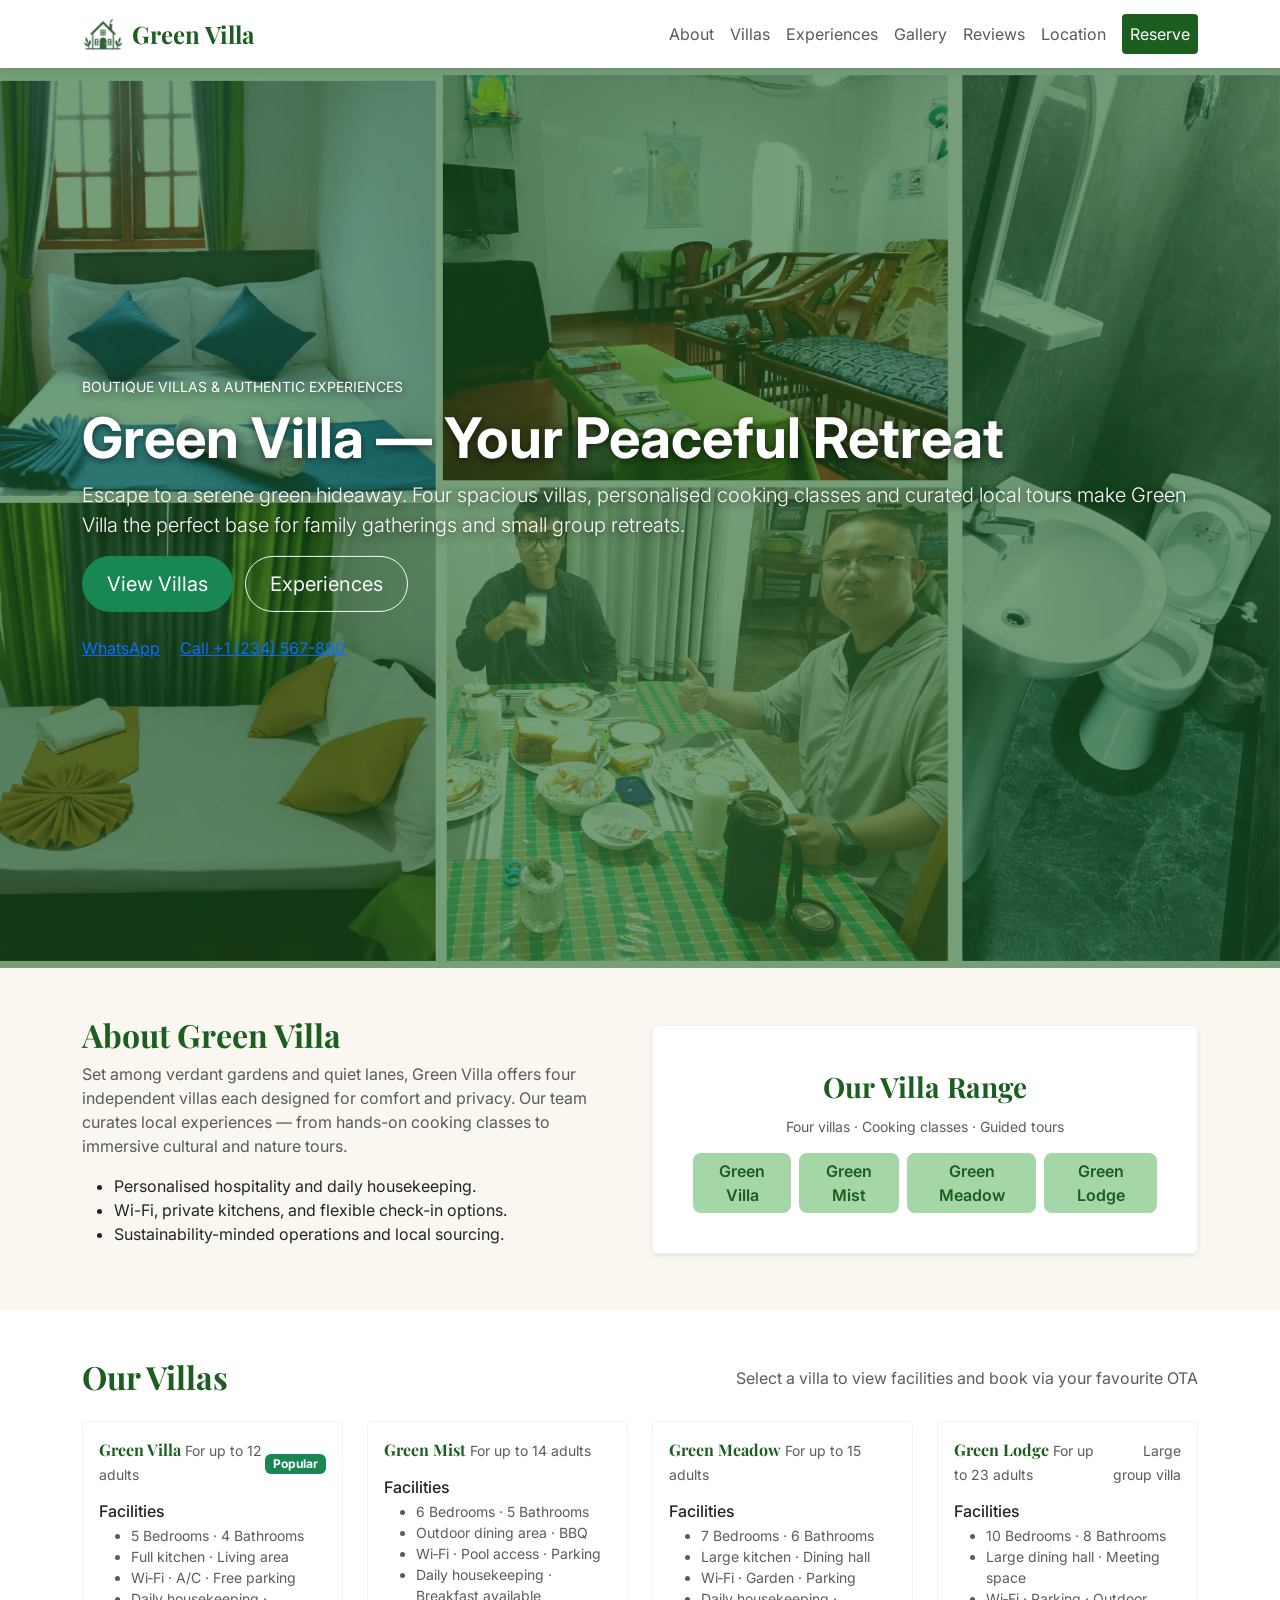
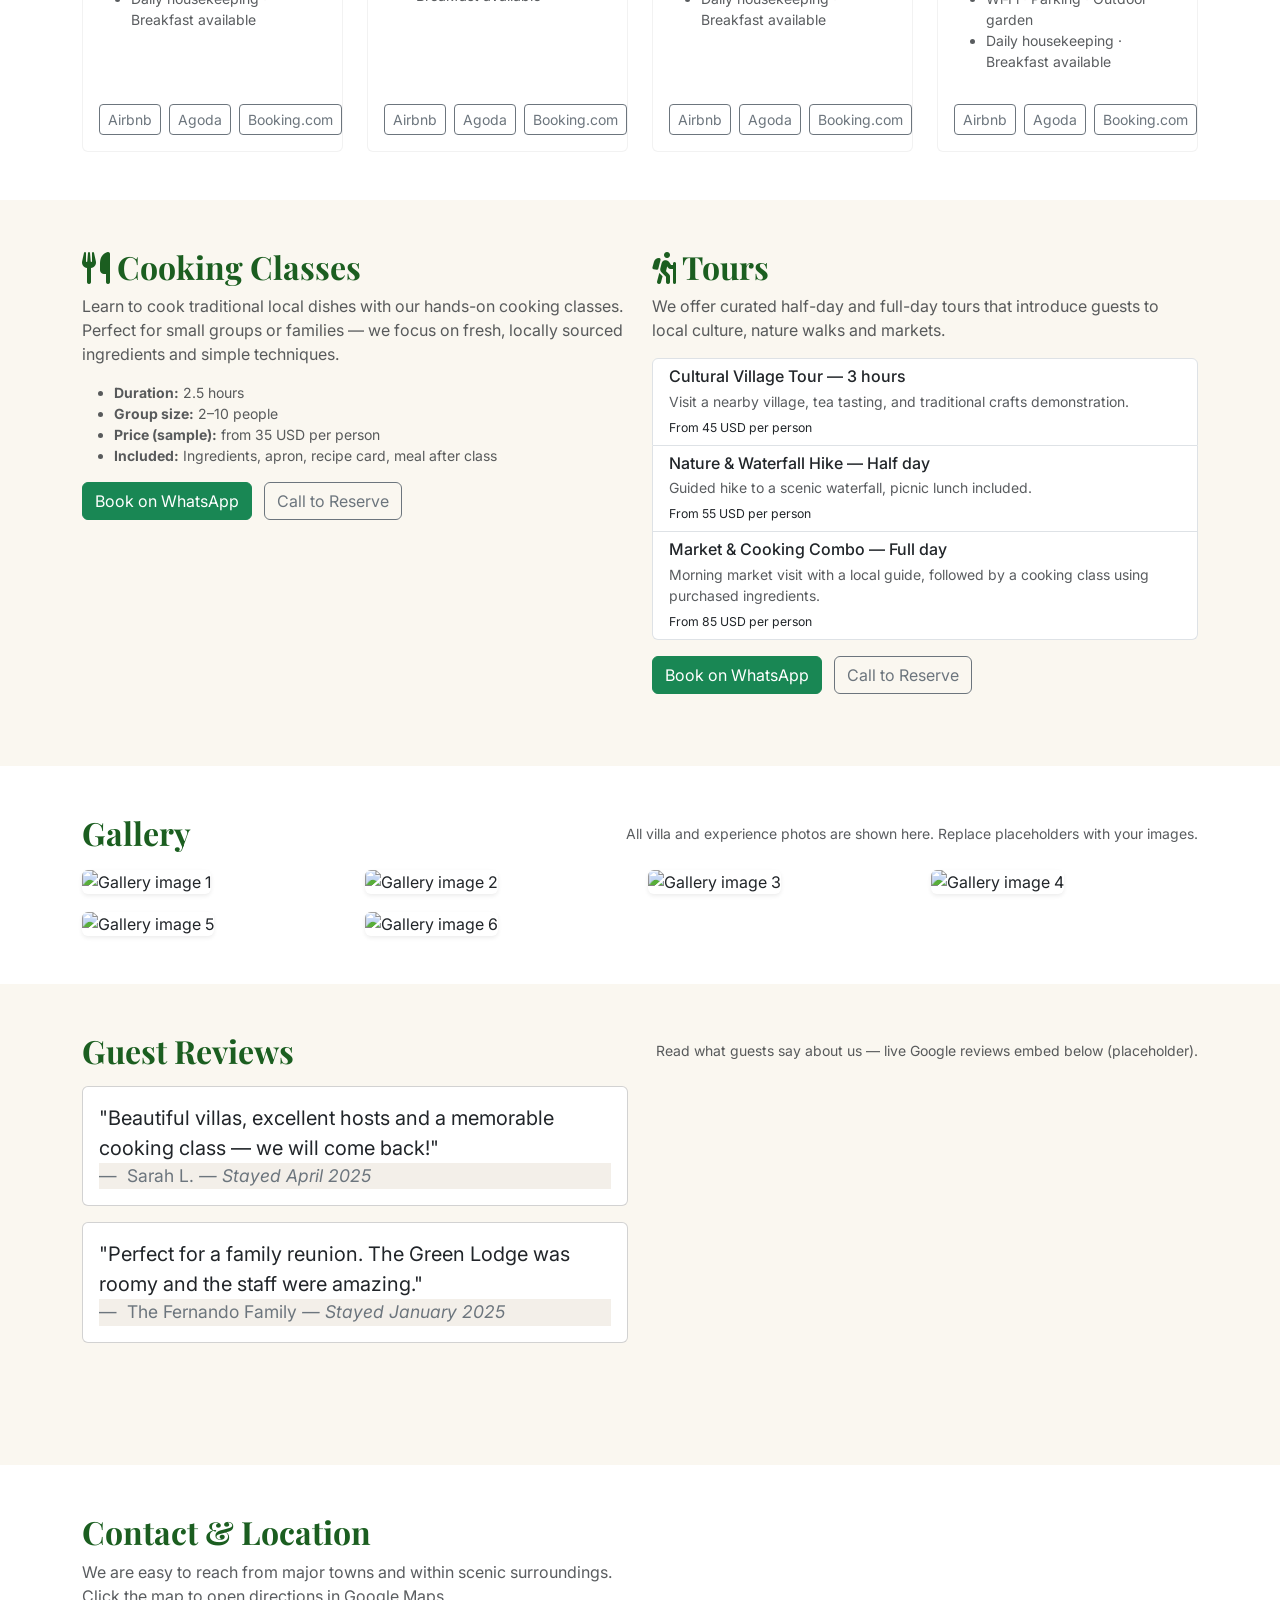
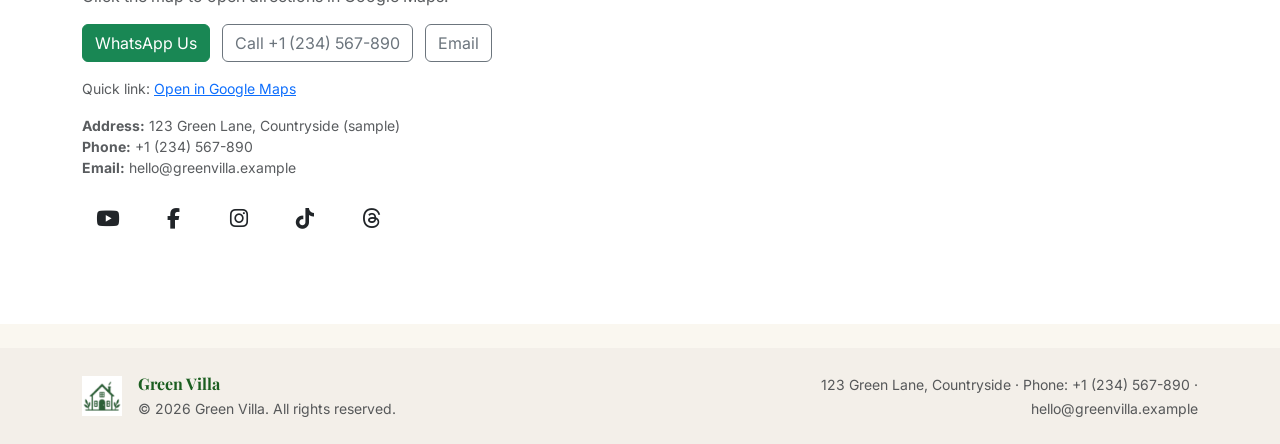
==== index.html @ b88a6425 "finalized basic layout" ====
<!DOCTYPE html>
<html lang="en">
  <head>
    <!--
    Green Villa - Single Page Website
    Built with Bootstrap 5.3, jQuery (included at user request), and Vanilla JS.

    Instructions:
    - Replace placeholder links and images with real assets.
    - Replace gallery images in the <div id="gallery"> with your actual images.
    - Replace reservation sample links with the real Airbnb / Agoda / Booking.com URLs for each villa.
    - Replace the Google Maps iframe src with the official embed (if you have a place-specific embed link).

    Author: Generated for the user (Green Villa)
  -->
    <meta charset="utf-8" />
    <meta name="viewport" content="width=device-width, initial-scale=1" />
    <title>Green Villa — Villas, Cooking Classes & Tours</title>
    <meta
      name="description"
      content="Green Villa — boutique villas offering accommodation, local cooking classes and curated tours. Book via Airbnb, Agoda or Booking.com."
    />
    <meta
      name="keywords"
      content="Green Villa, villas, Sri Lanka, cooking classes, tours, accommodation"
    />

    <!-- Google Fonts: Playfair Display (headings) + Inter (body) -->
    <link
      href="https://fonts.googleapis.com/css2?family=Inter:wght@300;400;600;700&family=Playfair+Display:wght@400;600;700&display=swap"
      rel="stylesheet"
    />

    <!-- Bootstrap CSS -->
    <link
      href="https://cdn.jsdelivr.net/npm/bootstrap@5.3.2/dist/css/bootstrap.min.css"
      rel="stylesheet"
    />
    <!-- FontAwesome -->
    <link
      rel="stylesheet"
      href="https://cdnjs.cloudflare.com/ajax/libs/font-awesome/6.4.0/css/all.min.css"
    />
    <link rel="stylesheet" href="style.css" />
  </head>
  <body>
    <!-- NAVBAR -->
    <nav class="navbar navbar-expand-lg navbar-light sticky-top">
      <!-- <nav class="navbar navbar-expand-lg navbar-light sticky-top"></nav> -->
      <div class="container">
        <a class="navbar-brand d-flex align-items-center gap-2" href="#">
          <!-- Site logo placeholder - replace with your actual logo image -->
          <img
            src="/favicon.ico"
            alt="Green Villa logo"
            width="42"
            height="42"
            class="rounded"
          />
          <span class="brand fs-4">Green Villa</span>
        </a>
        <button
          class="navbar-toggler"
          type="button"
          data-bs-toggle="collapse"
          data-bs-target="#navMenu"
          title="Toggle navigation"
        >
          <span class="navbar-toggler-icon"></span>
        </button>
        <div class="collapse navbar-collapse" id="navMenu">
          <ul class="navbar-nav ms-auto align-items-lg-center">
            <li class="nav-item">
              <a class="nav-link" href="#about">About</a>
            </li>
            <li class="nav-item">
              <a class="nav-link" href="#villas">Villas</a>
            </li>
            <li class="nav-item">
              <a class="nav-link" href="#experiences">Experiences</a>
            </li>
            <li class="nav-item">
              <a class="nav-link" href="#gallery">Gallery</a>
            </li>
            <li class="nav-item">
              <a class="nav-link" href="#reviews">Reviews</a>
            </li>
            <li class="nav-item">
              <a class="nav-link" href="#location">Location</a>
            </li>
            <li class="nav-item">
              <a class="nav-link btn btn-sm ms-2 cta-btn" href="#contact"
                >Reserve</a
              >
            </li>
          </ul>
        </div>
      </div>
    </nav>

    <!-- HERO -->
    <header class="hero position-relative">
      <div
        id="heroCarousel"
        class="carousel slide carousel-fade"
        data-bs-ride="carousel"
      >
        <div class="carousel-inner">
          <div class="carousel-item active">
            <img
              src="res/img/green-villa-thumb.png"
              class="d-block w-100"
              alt="Green Villa"
            />
          </div>
          <div class="carousel-item">
            <img
              src="res/img/green-meadow-thumb.png"
              class="d-block w-100"
              alt="Green Mist"
            />
          </div>
          <div class="carousel-item">
            <img
              src="res/img/green-villa-thumb.png"
              class="d-block w-100"
              alt="Tours"
            />
          </div>
        </div>
      </div>

      <!-- Dark overlay for readability -->
      <div
        class="overlay position-absolute top-0 start-0 w-100 h-100"
        style="background: rgba(27, 94, 32, 0.6)"
      ></div>

      <!-- Hero content -->
      <div
        class="container position-absolute top-50 start-50 translate-middle text-white"
      >
        <p class="mb-2 text-uppercase small text-white">
          Boutique villas & authentic experiences
        </p>
        <h1 class="display-4 fw-bold">Green Villa — Your Peaceful Retreat</h1>
        <p class="lead">
          Escape to a serene green hideaway. Four spacious villas, personalised
          cooking classes and curated local tours make Green Villa the perfect
          base for family gatherings and small group retreats.
        </p>
        <div class="mt-3">
          <a href="#villas" class="btn btn-success btn-lg me-2">View Villas</a>
          <a href="#experiences" class="btn btn-outline-light btn-lg"
            >Experiences</a
          >
        </div>
        <!-- Quick contact actions -->
        <div class="mt-4">
          <a
            class="me-3"
            href="https://wa.me/00000000000?text=Hello%20Green%20Villa%20--%20I%20want%20to%20book"
            target="_blank"
            rel="noopener no-referrer-when-downgrade"
            >WhatsApp</a
          >
          <a href="tel:+1234567890">Call +1 (234) 567-890</a>
        </div>
      </div>
    </header>

    <!-- ABOUT -->
    <section id="about" class="py-5">
      <div class="container">
        <div class="row gy-4 align-items-center">
          <div class="col-md-6">
            <h2 class="brand">About Green Villa</h2>
            <p class="text-muted">
              Set among verdant gardens and quiet lanes, Green Villa offers four
              independent villas each designed for comfort and privacy. Our team
              curates local experiences — from hands-on cooking classes to
              immersive cultural and nature tours.
            </p>
            <ul>
              <li>Personalised hospitality and daily housekeeping.</li>
              <li>Wi-Fi, private kitchens, and flexible check-in options.</li>
              <li>Sustainability-minded operations and local sourcing.</li>
            </ul>
          </div>
          <div class="col-md-6">
            <!-- <div class="card villa-card p-3">
              <div class="card-body">
                <h5 class="card-title">Quick Facts</h5>
                <p class="card-text mb-1">
                  <strong>Languages:</strong> English
                </p>
                <p class="card-text mb-1"><strong>Currency:</strong> USD</p>
                <p class="card-text mb-0">
                  <strong>Check-in:</strong> 14:00 ·
                  <strong>Check-out:</strong> 11:00
                </p>
              </div>
            </div> -->
            <div class="card p-3 villa-card shadow-sm">
              <div class="p-4 text-center">
                <div class="logo-mark fs-3 mb-2">Our Villa Range</div>
                <p class="small text-muted">
                  Four villas · Cooking classes · Guided tours
                </p>
                <div class="d-flex gap-2 justify-content-center mt-3">
                  <span class="villa-badge">Green Villa</span>
                  <span class="villa-badge">Green Mist</span>
                  <span class="villa-badge">Green Meadow</span>
                  <span class="villa-badge">Green Lodge</span>
                </div>
              </div>
            </div>
          </div>
        </div>
      </div>
    </section>

    <!-- VILLAS -->
    <section id="villas" class="py-5 bg-white">
      <div class="container">
        <div class="d-flex justify-content-between align-items-center mb-4">
          <h2 class="brand mb-0">Our Villas</h2>
          <p class="mb-0 text-muted">
            Select a villa to view facilities and book via your favourite OTA
          </p>
        </div>

        <div class="row g-4">
          <!-- Villa Card Template - no photos inside cards as requested -->

          <!-- GREEN VILLA (12 adults) -->
          <div class="col-md-6 col-lg-3">
            <div class="card villa-card h-100 p-3">
              <div
                class="d-flex align-items-center justify-content-between mb-3"
              >
                <!-- Simple typographic logo-mark per villa -->
                <div>
                  <div class="logo-mark">Green Villa</div>
                  <small class="text-muted">For up to 12 adults</small>
                </div>
                <div class="text-end">
                  <span class="badge bg-success">Popular</span>
                </div>
              </div>
              <div class="mb-3">
                <h6 class="mb-1">Facilities</h6>
                <ul class="small text-muted">
                  <li>5 Bedrooms · 4 Bathrooms</li>
                  <li>Full kitchen · Living area</li>
                  <li>Wi‑Fi · A/C · Free parking</li>
                  <li>Daily housekeeping · Breakfast available</li>
                </ul>
              </div>
              <div class="mt-auto d-flex gap-2">
                <!-- Reservation buttons to OTAs (sample links) -->
                <a
                  href="https://www.airbnb.com/"
                  target="_blank"
                  class="btn btn-outline-secondary btn-sm flex-fill"
                  >Airbnb</a
                >
                <a
                  href="https://www.agoda.com/"
                  target="_blank"
                  class="btn btn-outline-secondary btn-sm flex-fill"
                  >Agoda</a
                >
                <a
                  href="https://www.booking.com/"
                  target="_blank"
                  class="btn btn-outline-secondary btn-sm flex-fill"
                  >Booking.com</a
                >
              </div>
            </div>
          </div>

          <!-- GREEN MIST (14 adults) -->
          <div class="col-md-6 col-lg-3">
            <div class="card villa-card h-100 p-3">
              <div
                class="d-flex align-items-center justify-content-between mb-3"
              >
                <div>
                  <div class="logo-mark">Green Mist</div>
                  <small class="text-muted">For up to 14 adults</small>
                </div>
              </div>
              <div class="mb-3">
                <h6 class="mb-1">Facilities</h6>
                <ul class="small text-muted">
                  <li>6 Bedrooms · 5 Bathrooms</li>
                  <li>Outdoor dining area · BBQ</li>
                  <li>Wi‑Fi · Pool access · Parking</li>
                  <li>Daily housekeeping · Breakfast available</li>
                </ul>
              </div>
              <div class="mt-auto d-flex gap-2">
                <a
                  href="https://www.airbnb.com/"
                  target="_blank"
                  class="btn btn-outline-secondary btn-sm flex-fill"
                  >Airbnb</a
                >
                <a
                  href="https://www.agoda.com/"
                  target="_blank"
                  class="btn btn-outline-secondary btn-sm flex-fill"
                  >Agoda</a
                >
                <a
                  href="https://www.booking.com/"
                  target="_blank"
                  class="btn btn-outline-secondary btn-sm flex-fill"
                  >Booking.com</a
                >
              </div>
            </div>
          </div>

          <!-- GREEN MEADOW (15 adults) -->
          <div class="col-md-6 col-lg-3">
            <div class="card villa-card h-100 p-3">
              <div
                class="d-flex align-items-center justify-content-between mb-3"
              >
                <div>
                  <div class="logo-mark">Green Meadow</div>
                  <small class="text-muted">For up to 15 adults</small>
                </div>
              </div>
              <div class="mb-3">
                <h6 class="mb-1">Facilities</h6>
                <ul class="small text-muted">
                  <li>7 Bedrooms · 6 Bathrooms</li>
                  <li>Large kitchen · Dining hall</li>
                  <li>Wi‑Fi · Garden · Parking</li>
                  <li>Daily housekeeping · Breakfast available</li>
                </ul>
              </div>
              <div class="mt-auto d-flex gap-2">
                <a
                  href="https://www.airbnb.com/"
                  target="_blank"
                  class="btn btn-outline-secondary btn-sm flex-fill"
                  >Airbnb</a
                >
                <a
                  href="https://www.agoda.com/"
                  target="_blank"
                  class="btn btn-outline-secondary btn-sm flex-fill"
                  >Agoda</a
                >
                <a
                  href="https://www.booking.com/"
                  target="_blank"
                  class="btn btn-outline-secondary btn-sm flex-fill"
                  >Booking.com</a
                >
              </div>
            </div>
          </div>

          <!-- GREEN LODGE (23 adults) -->
          <div class="col-md-6 col-lg-3">
            <div class="card villa-card h-100 p-3">
              <div
                class="d-flex align-items-center justify-content-between mb-3"
              >
                <div>
                  <div class="logo-mark">Green Lodge</div>
                  <small class="text-muted">For up to 23 adults</small>
                </div>
                <div class="text-end">
                  <small class="text-muted">Large group villa</small>
                </div>
              </div>
              <div class="mb-3">
                <h6 class="mb-1">Facilities</h6>
                <ul class="small text-muted">
                  <li>10 Bedrooms · 8 Bathrooms</li>
                  <li>Large dining hall · Meeting space</li>
                  <li>Wi‑Fi · Parking · Outdoor garden</li>
                  <li>Daily housekeeping · Breakfast available</li>
                </ul>
              </div>
              <div class="mt-auto d-flex gap-2">
                <a
                  href="https://www.airbnb.com/"
                  target="_blank"
                  class="btn btn-outline-secondary btn-sm flex-fill"
                  >Airbnb</a
                >
                <a
                  href="https://www.agoda.com/"
                  target="_blank"
                  class="btn btn-outline-secondary btn-sm flex-fill"
                  >Agoda</a
                >
                <a
                  href="https://www.booking.com/"
                  target="_blank"
                  class="btn btn-outline-secondary btn-sm flex-fill"
                  >Booking.com</a
                >
              </div>
            </div>
          </div>
        </div>
      </div>
    </section>

    <!-- EXPERIENCES -->
    <section id="experiences" class="py-5">
      <div class="container">
        <div class="row align-items-start">
          <div class="col-lg-6 mb-4">
            <h2 class="brand">
              <i class="fas fa-utensils text-green"></i> Cooking Classes
            </h2>
            <p class="text-muted">
              Learn to cook traditional local dishes with our hands-on cooking
              classes. Perfect for small groups or families — we focus on fresh,
              locally sourced ingredients and simple techniques.
            </p>
            <ul class="small text-muted">
              <li><strong>Duration:</strong> 2.5 hours</li>
              <li><strong>Group size:</strong> 2–10 people</li>
              <li><strong>Price (sample):</strong> from 35 USD per person</li>
              <li>
                <strong>Included:</strong> Ingredients, apron, recipe card, meal
                after class
              </li>
            </ul>
            <div class="mt-3">
              <a
                href="https://wa.me/00000000000?text=I%20want%20to%20book%20a%20cooking%20class"
                target="_blank"
                class="btn btn-success me-2"
                >Book on WhatsApp</a
              >
              <a href="tel:+1234567890" class="btn btn-outline-secondary"
                >Call to Reserve</a
              >
            </div>
          </div>

          <div class="col-lg-6 mb-4">
            <h2 class="brand">
              <i class="fas fa-hiking text-green"></i> Tours
            </h2>
            <p class="text-muted">
              We offer curated half-day and full-day tours that introduce guests
              to local culture, nature walks and markets.
            </p>
            <div class="list-group small">
              <div class="list-group-item">
                <h6 class="mb-1">Cultural Village Tour — 3 hours</h6>
                <p class="mb-1 text-muted">
                  Visit a nearby village, tea tasting, and traditional crafts
                  demonstration.
                </p>
                <small>From 45 USD per person</small>
              </div>
              <div class="list-group-item">
                <h6 class="mb-1">Nature & Waterfall Hike — Half day</h6>
                <p class="mb-1 text-muted">
                  Guided hike to a scenic waterfall, picnic lunch included.
                </p>
                <small>From 55 USD per person</small>
              </div>
              <div class="list-group-item">
                <h6 class="mb-1">Market & Cooking Combo — Full day</h6>
                <p class="mb-1 text-muted">
                  Morning market visit with a local guide, followed by a cooking
                  class using purchased ingredients.
                </p>
                <small>From 85 USD per person</small>
              </div>
            </div>
            <div class="mt-3">
              <a
                href="https://wa.me/00000000000?text=I%20want%20to%20book%20a%20tour"
                target="_blank"
                class="btn btn-success me-2"
                >Book on WhatsApp</a
              >
              <a href="tel:+1234567890" class="btn btn-outline-secondary"
                >Call to Reserve</a
              >
            </div>
          </div>
        </div>
      </div>
    </section>

    <!-- GALLERY -->
    <section id="gallery" class="py-5 bg-white">
      <div class="container">
        <div class="d-flex justify-content-between align-items-center mb-3">
          <h2 class="brand mb-0">Gallery</h2>
          <p class="mb-0 small text-muted">
            All villa and experience photos are shown here. Replace placeholders
            with your images.
          </p>
        </div>

        <div class="row g-3" id="gallery-grid">
          <!-- Use real images: replace the src with your actual gallery photos -->
          <div class="col-6 col-md-4 col-lg-3">
            <img
              src="https://picsum.photos/800/600?random=101"
              class="gallery-img rounded shadow-sm"
              alt="Gallery image 1"
              data-bs-toggle="modal"
              data-bs-target="#galleryModal"
              data-src="https://picsum.photos/1200/900?random=101"
            />
          </div>
          <div class="col-6 col-md-4 col-lg-3">
            <img
              src="https://picsum.photos/800/600?random=102"
              class="gallery-img rounded shadow-sm"
              alt="Gallery image 2"
              data-bs-toggle="modal"
              data-bs-target="#galleryModal"
              data-src="https://picsum.photos/1200/900?random=102"
            />
          </div>
          <div class="col-6 col-md-4 col-lg-3">
            <img
              src="https://picsum.photos/800/600?random=103"
              class="gallery-img rounded shadow-sm"
              alt="Gallery image 3"
              data-bs-toggle="modal"
              data-bs-target="#galleryModal"
              data-src="https://picsum.photos/1200/900?random=103"
            />
          </div>
          <div class="col-6 col-md-4 col-lg-3">
            <img
              src="https://picsum.photos/800/600?random=104"
              class="gallery-img rounded shadow-sm"
              alt="Gallery image 4"
              data-bs-toggle="modal"
              data-bs-target="#galleryModal"
              data-src="https://picsum.photos/1200/900?random=104"
            />
          </div>

          <!-- Additional placeholders -->
          <div class="col-6 col-md-4 col-lg-3">
            <img
              src="https://picsum.photos/800/600?random=105"
              class="gallery-img rounded shadow-sm"
              alt="Gallery image 5"
              data-bs-toggle="modal"
              data-bs-target="#galleryModal"
              data-src="https://picsum.photos/1200/900?random=105"
            />
          </div>
          <div class="col-6 col-md-4 col-lg-3">
            <img
              src="https://picsum.photos/800/600?random=106"
              class="gallery-img rounded shadow-sm"
              alt="Gallery image 6"
              data-bs-toggle="modal"
              data-bs-target="#galleryModal"
              data-src="https://picsum.photos/1200/900?random=106"
            />
          </div>
        </div>
      </div>

      <!-- Gallery Modal for larger view -->
      <div class="modal fade" id="galleryModal" tabindex="-1">
        <div class="modal-dialog modal-xl modal-dialog-centered">
          <div class="modal-content">
            <div class="modal-body p-0">
              <button
                type="button"
                class="btn-close position-absolute m-3 end-0"
                data-bs-dismiss="modal"
                aria-label="Close"
              ></button>
              <img
                src=""
                id="galleryModalImg"
                alt="Gallery large"
                style="width: 100%; height: auto; display: block"
              />
            </div>
          </div>
        </div>
      </div>
    </section>

    <!-- REVIEWS -->
    <section id="reviews" class="py-5">
      <div class="container">
        <div class="d-flex justify-content-between align-items-center mb-3">
          <h2 class="brand mb-0">Guest Reviews</h2>
          <p class="mb-0 small text-muted">
            Read what guests say about us — live Google reviews embed below
            (placeholder).
          </p>
        </div>

        <div class="row">
          <div class="col-lg-6 mb-4">
            <!-- Static example reviews (good for SEO) -->
            <div class="card p-3 mb-3">
              <blockquote class="blockquote mb-0">
                <p>
                  "Beautiful villas, excellent hosts and a memorable cooking
                  class — we will come back!"
                </p>
                <footer class="blockquote-footer">
                  Sarah L.
                  <cite title="Source Title"> — Stayed April 2025</cite>
                </footer>
              </blockquote>
            </div>

            <div class="card p-3 mb-3">
              <blockquote class="blockquote mb-0">
                <p>
                  "Perfect for a family reunion. The Green Lodge was roomy and
                  the staff were amazing."
                </p>
                <footer class="blockquote-footer">
                  The Fernando Family
                  <cite title="Source Title"> — Stayed January 2025</cite>
                </footer>
              </blockquote>
            </div>
          </div>

          <div class="col-lg-6 mb-4">
            <!-- Google Maps embed used as a placeholder for reviews UI. Replace with official embeds if available. -->
            <div class="ratio ratio-16x9">
              <!-- Use the provided maps.app link for quick navigation; replace the src below with an official Google Maps embed link if you have one. -->
              <iframe
                src="https://www.google.com/maps?q=Green+Villa&output=embed"
                style="border: 0"
                allowfullscreen=""
                loading="lazy"
              ></iframe>
            </div>
          </div>
        </div>
      </div>
    </section>

    <!-- LOCATION / MAP -->
    <section id="location" class="py-5 bg-white">
      <div class="container">
        <div class="row gy-4">
          <div class="col-lg-6">
            <h2 class="brand">Contact & Location</h2>
            <p class="text-muted">
              We are easy to reach from major towns and within scenic
              surroundings. Click the map to open directions in Google Maps.
            </p>
            <div class="mb-3">
              <a
                href="https://wa.me/00000000000?text=Hello%20Green%20Villa%20--%20I%20want%20to%20make%20a%20reservation"
                target="_blank"
                class="btn btn-success me-2"
                >WhatsApp Us</a
              >
              <a href="tel:+1234567890" class="btn btn-outline-secondary me-2"
                >Call +1 (234) 567-890</a
              >
              <a
                href="mailto:hello@greenvilla.example"
                class="btn btn-outline-secondary"
                >Email</a
              >
            </div>
            <p class="small text-muted">
              Quick link:
              <a
                href="https://maps.app.goo.gl/VcrgcvoKpKxZNUn18"
                target="_blank"
                >Open in Google Maps</a
              >
            </p>

            <ul class="list-unstyled small text-muted">
              <li>
                <strong>Address:</strong> 123 Green Lane, Countryside (sample)
              </li>
              <li><strong>Phone:</strong> +1 (234) 567-890</li>
              <li><strong>Email:</strong> hello@greenvilla.example</li>
            </ul>

            <!-- Social Media Links -->
            <div class="social-links">
              <a
                href="https://www.youtube.com"
                target="_blank"
                class="social-link"
                aria-label="YouTube"
              >
                <i class="fab fa-youtube"></i>
              </a>
              <a
                href="https://www.facebook.com"
                target="_blank"
                class="social-link"
                aria-label="Facebook"
              >
                <i class="fab fa-facebook-f"></i>
              </a>
              <a
                href="https://www.instagram.com"
                target="_blank"
                class="social-link"
                aria-label="Instagram"
              >
                <i class="fab fa-instagram"></i>
              </a>
              <a
                href="https://www.tiktok.com"
                target="_blank"
                class="social-link"
                aria-label="TikTok"
              >
                <i class="fab fa-tiktok"></i>
              </a>
              <a
                href="https://www.threads.net"
                target="_blank"
                class="social-link"
                aria-label="Threads"
              >
                <i class="fab fa-threads"></i>
              </a>
            </div>
          </div>
          <div class="col-lg-6">
            <div class="ratio ratio-16x9">
              <!-- Replace with official Google Maps embed if you have it; this is a general search embed as a placeholder. -->
              <iframe
                src="https://www.google.com/maps?q=Green+Villa&output=embed"
                style="border: 0"
                allowfullscreen=""
                loading="lazy"
              ></iframe>
            </div>
          </div>
        </div>
      </div>
    </section>

    <!-- CONTACT / RESERVE -->

    <!-- FOOTER -->
    <footer class="py-4 mt-4">
      <div class="container">
        <div class="row align-items-center">
          <div class="col-md-6">
            <div class="d-flex align-items-center gap-3">
              <img src="/favicon.ico" alt="logo" width="40" height="40" />
              <div>
                <div class="brand">Green Villa</div>
                <small class="text-muted"
                  >© <span id="year"></span> Green Villa. All rights
                  reserved.</small
                >
              </div>
            </div>
          </div>
          <div class="col-md-6 text-md-end">
            <small class="text-muted"
              >123 Green Lane, Countryside · Phone: +1 (234) 567-890 ·
              hello@greenvilla.example</small
            >
          </div>
        </div>
      </div>
    </footer>

    <!-- SCRIPTS -->
    <!-- jQuery (requested), Popper & Bootstrap JS -->
    <script src="https://code.jquery.com/jquery-3.7.1.min.js"></script>
    <script src="https://cdn.jsdelivr.net/npm/@popperjs/core@2.11.8/dist/umd/popper.min.js"></script>
    <script src="https://cdn.jsdelivr.net/npm/bootstrap@5.3.2/dist/js/bootstrap.min.js"></script>

    <script>
      // Update footer year
      document.getElementById("year").textContent = new Date().getFullYear();

      // Gallery modal image swap
      (function () {
        var galleryModal = document.getElementById("galleryModal");
        galleryModal.addEventListener("show.bs.modal", function (event) {
          var img = event.relatedTarget; // the clicked image
          var src = img.getAttribute("data-src") || img.getAttribute("src");
          document.getElementById("galleryModalImg").setAttribute("src", src);
        });
      })();

      // Contact form submission handler (placeholder)
      function submitContactForm(e) {
        e.preventDefault();
        var name = document.getElementById("name").value.trim();
        var email = document.getElementById("email").value.trim();
        var message = document.getElementById("message").value.trim();
        if (!name || !email || !message) {
          alert("Please complete all fields.");
          return false;
        }
        // Default behaviour: open mail client with prefilled subject/body (replace with server endpoint if available)
        var subject = encodeURIComponent(
          "Green Villa reservation / inquiry from " + name
        );
        var body = encodeURIComponent(
          "Name: " + name + "\nEmail: " + email + "\n\nMessage:\n" + message
        );
        window.location.href =
          "mailto:hello@greenvilla.example?subject=" +
          subject +
          "&body=" +
          body;
        return false;
      }

      // Small UX: smooth scrolling for internal anchors
      $(function () {
        $('a[href^="#"]').on("click", function (e) {
          var target = this.hash;
          if (target.length) {
            e.preventDefault();
            var $target = $(target);
            $("html, body")
              .stop()
              .animate(
                {
                  scrollTop: $target.offset().top - 70,
                },
                500,
                "swing"
              );
          }
        });
      });

      // Accessibility: keyboard close for gallery modal image
      document.addEventListener("keydown", function (e) {
        if (e.key === "Escape") {
          var modal = bootstrap.Modal.getInstance(
            document.getElementById("galleryModal")
          );
          if (modal) modal.hide();
        }
      });
    </script>
  </body>
</html>
---- style.css ----
:root {
  --green-deep: #1b5e20;
  --green-fresh: #2e7d32;
  --green-accent: #a5d6a7;
  --sand: #faf7f0;
  --dark-text: #212529;
}
html,
body {
  font-family: "Inter", system-ui, -apple-system, "Segoe UI", Roboto,
    "Helvetica Neue", Arial;
  color: var(--dark-text);
  background: var(--sand);
}
.brand {
  font-family: "Playfair Display", serif;
  font-weight: 700;
  color: var(--green-deep);
}
.navbar {
  background-color: white;
  box-shadow: 0 2px 10px rgba(0, 0, 0, 0.1);
}

/* .hero {
  background: linear-gradient(
    180deg,
    rgba(26, 87, 22, 0.05),
    rgba(165, 214, 167, 0.03)
  );
  padding: 6rem 0;
} */
/* HERO with Carousel */
.hero {
  height: 100vh; /* Full viewport */
  position: relative;
  overflow: hidden;
}

.hero .carousel-item img {
  height: 100vh;
  object-fit: cover;
}

.hero .overlay {
  background: rgba(0, 0, 0, 0.5); /* Dark tint for text readability */
  z-index: 1;
}

.hero .container {
  z-index: 2;
}

.hero h1,
.hero p {
  text-shadow: 0 2px 8px rgba(0, 0, 0, 0.6);
}

/* Buttons */
.hero .btn {
  padding: 0.75rem 1.5rem;
  border-radius: 50px;
}

.villa-card {
  border: 1px solid rgba(33, 37, 41, 0.06);
  background: white;
}
.villa-badge {
  background: var(--green-accent);
  color: var(--green-deep);
  font-weight: 600;
  border-radius: 8px;
  padding: 6px 10px;
}
.logo-mark {
  display: inline-block;
  font-weight: 700;
  font-family: "Playfair Display";
  color: var(--green-deep);
}
.cta-btn {
  background: var(--green-deep);
  color: white;
  border: none;
}
.social-icon {
  width: 40px;
  height: 40px;
  border-radius: 8px;
  display: inline-flex;
  align-items: center;
  justify-content: center;
  background: white;
  border: 1px solid rgba(0, 0, 0, 0.06);
}

.social-links {
  display: flex;
  gap: 1rem;
  /* justify-content: center; */
  margin-bottom: 2rem;
}

.social-link {
  width: 50px;
  height: 50px;
  background: rgba(255, 255, 255, 0.1);
  border-radius: 50%;
  display: flex;
  align-items: center;
  justify-content: center;
  color: var(--white);
  text-decoration: none;
  font-size: 1.3rem;
  transition: all 0.3s ease;
}

.social-link:hover {
  background: var(--accent-green);
  color: var(--primary-green);
  transform: translateY(-3px);
}

footer {
  background: #f3efe9;
}
.gallery-img {
  object-fit: cover;
  width: 100%;
  height: 220px;
}

/* Responsive tweaks */
@media (max-width: 576px) {
  .hero {
    padding: 3rem 0;
  }
}
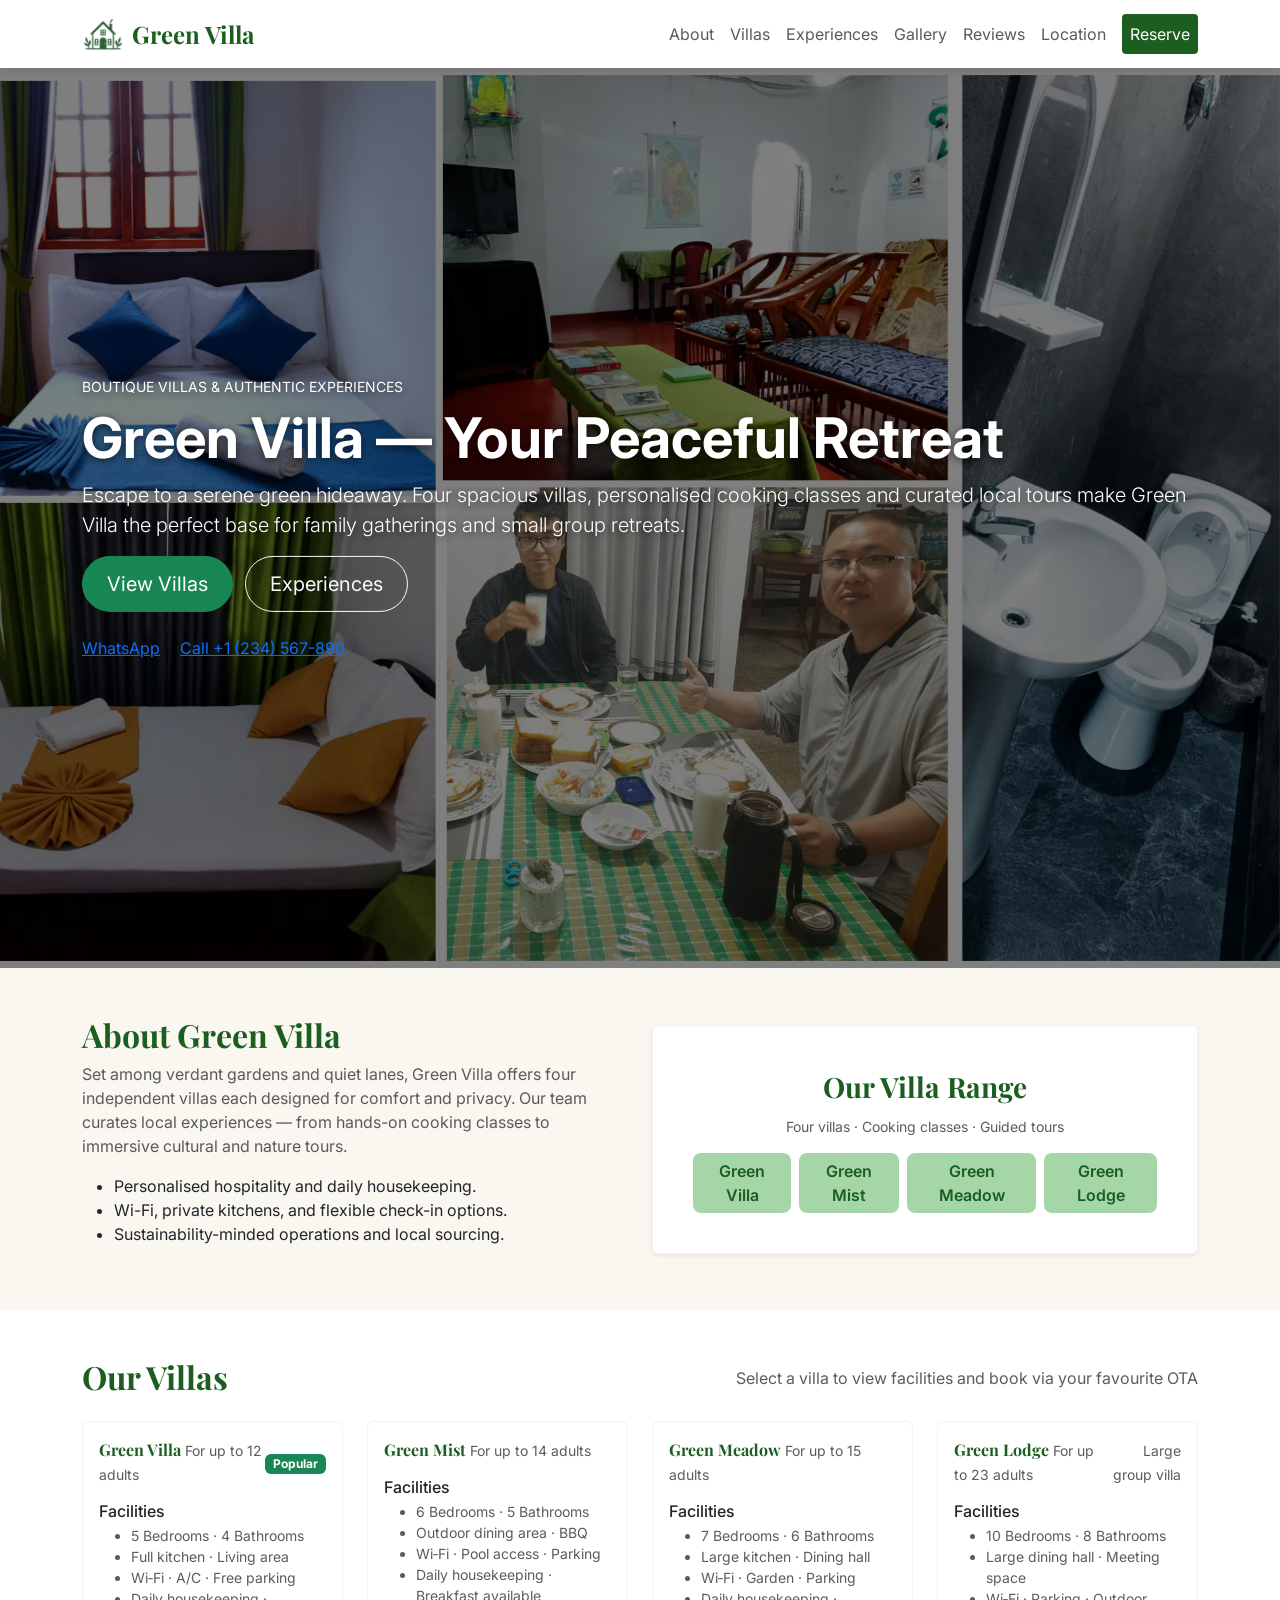
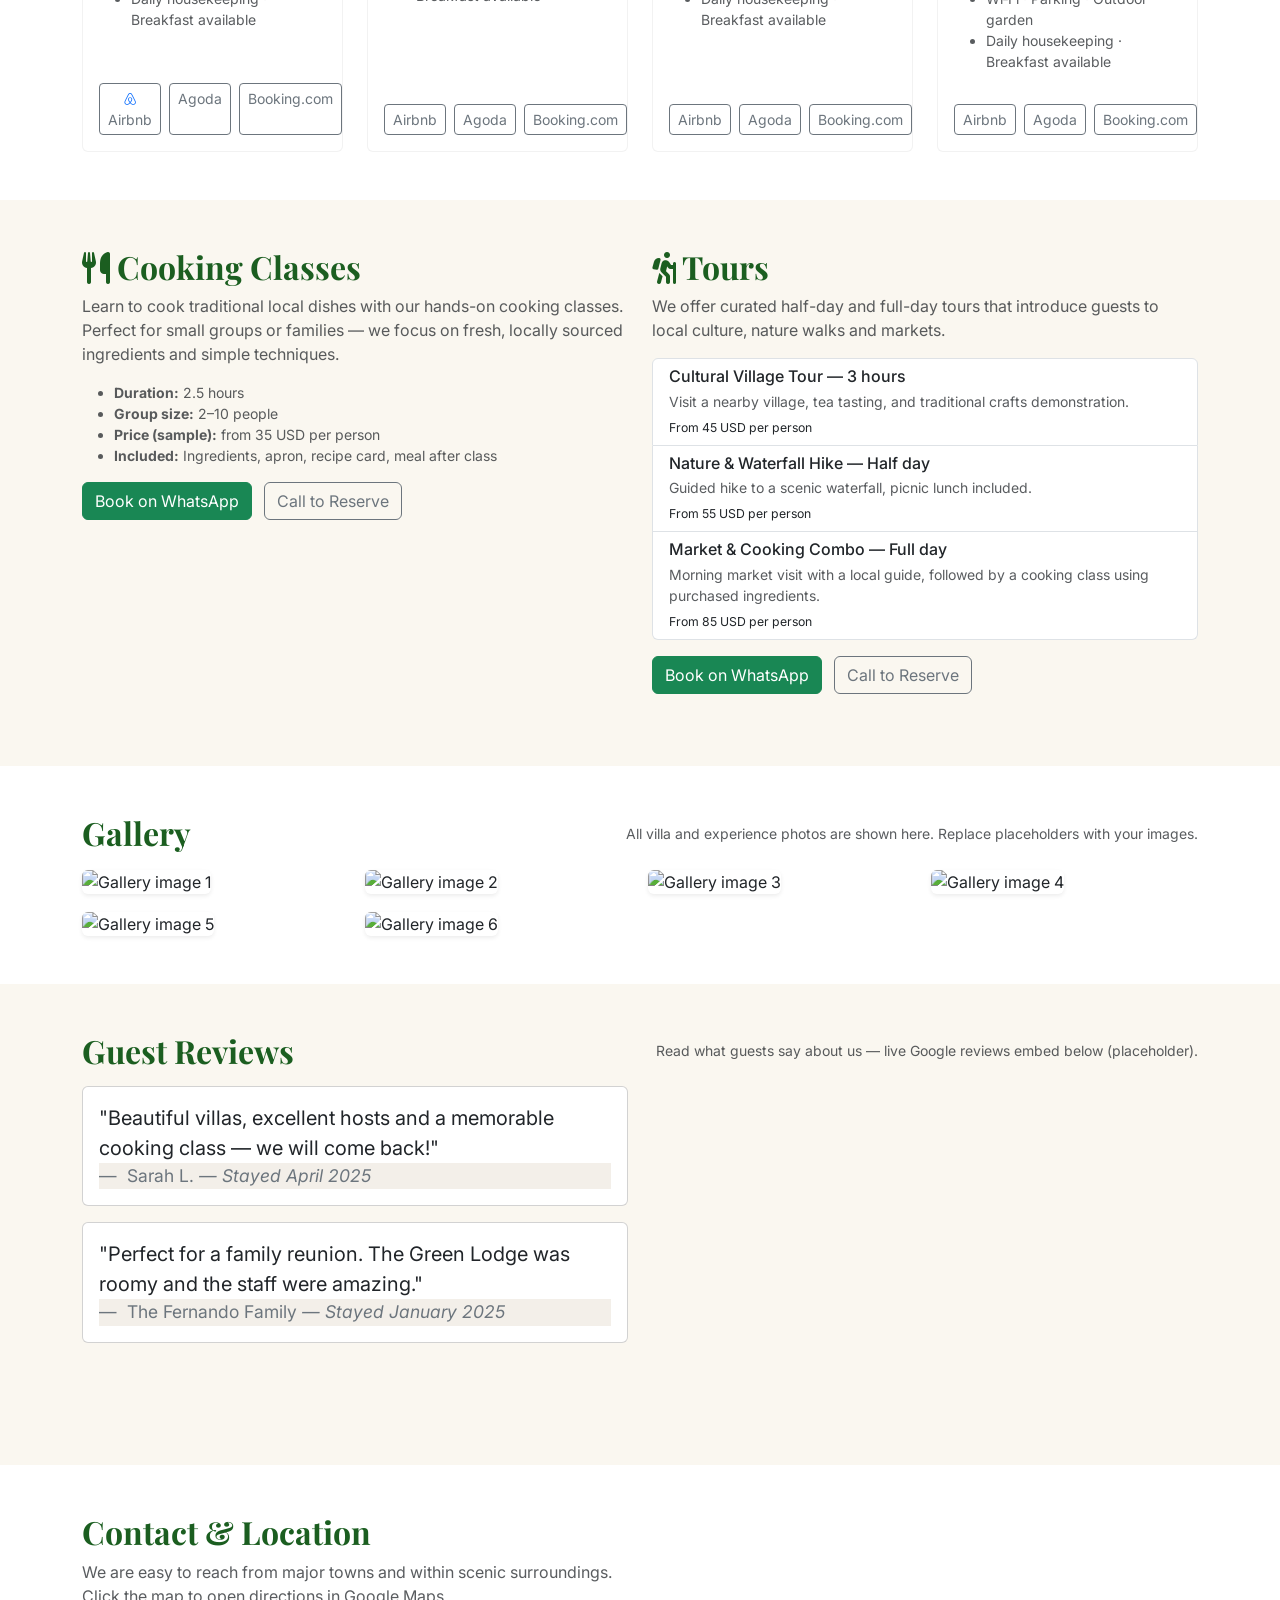
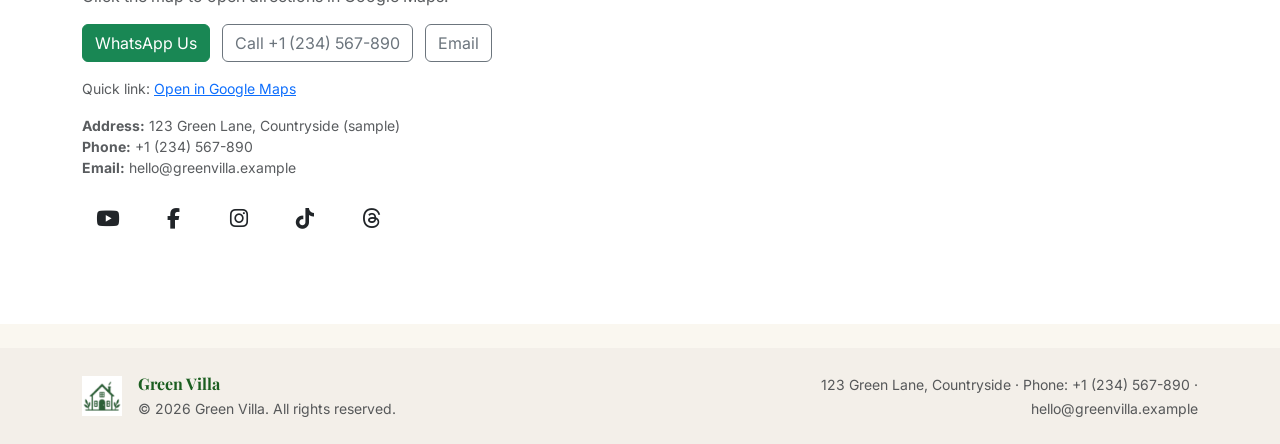
==== commit c94b51d7: "basic errors fixed" ====
--- a/index.html
+++ b/index.html
@@ -132,8 +132,7 @@
 
       <!-- Dark overlay for readability -->
       <div
-        class="overlay position-absolute top-0 start-0 w-100 h-100"
-        style="background: rgba(27, 94, 32, 0.6)"
+        class="overlay position-absolute top-0 start-0 w-100 h-100 hero-overlay"
       ></div>
 
       <!-- Hero content -->
@@ -263,18 +262,23 @@
                   href="https://www.airbnb.com/"
                   target="_blank"
                   class="btn btn-outline-secondary btn-sm flex-fill"
-                  >Airbnb</a
+                  rel="noopener no-referrer-when-downgrade"
+                >
+                  <i class="fab fa-airbnb text-primary"></i>
+                  Airbnb</a
                 >
                 <a
                   href="https://www.agoda.com/"
                   target="_blank"
                   class="btn btn-outline-secondary btn-sm flex-fill"
+                  rel="noopener no-referrer-when-downgrade"
                   >Agoda</a
                 >
                 <a
                   href="https://www.booking.com/"
                   target="_blank"
                   class="btn btn-outline-secondary btn-sm flex-fill"
+                  rel="noopener no-referrer-when-downgrade"
                   >Booking.com</a
                 >
               </div>
@@ -306,18 +310,21 @@
                   href="https://www.airbnb.com/"
                   target="_blank"
                   class="btn btn-outline-secondary btn-sm flex-fill"
+                  rel="noopener no-referrer-when-downgrade"
                   >Airbnb</a
                 >
                 <a
                   href="https://www.agoda.com/"
                   target="_blank"
                   class="btn btn-outline-secondary btn-sm flex-fill"
+                  rel="noopener no-referrer-when-downgrade"
                   >Agoda</a
                 >
                 <a
                   href="https://www.booking.com/"
                   target="_blank"
                   class="btn btn-outline-secondary btn-sm flex-fill"
+                  rel="noopener no-referrer-when-downgrade"
                   >Booking.com</a
                 >
               </div>
@@ -349,18 +356,21 @@
                   href="https://www.airbnb.com/"
                   target="_blank"
                   class="btn btn-outline-secondary btn-sm flex-fill"
+                  rel="noopener no-referrer-when-downgrade"
                   >Airbnb</a
                 >
                 <a
                   href="https://www.agoda.com/"
                   target="_blank"
                   class="btn btn-outline-secondary btn-sm flex-fill"
+                  rel="noopener no-referrer-when-downgrade"
                   >Agoda</a
                 >
                 <a
                   href="https://www.booking.com/"
                   target="_blank"
                   class="btn btn-outline-secondary btn-sm flex-fill"
+                  rel="noopener no-referrer-when-downgrade"
                   >Booking.com</a
                 >
               </div>
@@ -395,18 +405,21 @@
                   href="https://www.airbnb.com/"
                   target="_blank"
                   class="btn btn-outline-secondary btn-sm flex-fill"
+                  rel="noopener no-referrer-when-downgrade"
                   >Airbnb</a
                 >
                 <a
                   href="https://www.agoda.com/"
                   target="_blank"
                   class="btn btn-outline-secondary btn-sm flex-fill"
+                  rel="noopener no-referrer-when-downgrade"
                   >Agoda</a
                 >
                 <a
                   href="https://www.booking.com/"
                   target="_blank"
                   class="btn btn-outline-secondary btn-sm flex-fill"
+                  rel="noopener no-referrer-when-downgrade"
                   >Booking.com</a
                 >
               </div>
@@ -443,6 +456,7 @@
                 href="https://wa.me/00000000000?text=I%20want%20to%20book%20a%20cooking%20class"
                 target="_blank"
                 class="btn btn-success me-2"
+                rel="noopener no-referrer-when-downgrade"
                 >Book on WhatsApp</a
               >
               <a href="tel:+1234567890" class="btn btn-outline-secondary"
@@ -489,6 +503,7 @@
                 href="https://wa.me/00000000000?text=I%20want%20to%20book%20a%20tour"
                 target="_blank"
                 class="btn btn-success me-2"
+                rel="noopener no-referrer-when-downgrade"
                 >Book on WhatsApp</a
               >
               <a href="tel:+1234567890" class="btn btn-outline-secondary"
@@ -593,7 +608,7 @@
                 src=""
                 id="galleryModalImg"
                 alt="Gallery large"
-                style="width: 100%; height: auto; display: block"
+                class="gallery-modal-img"
               />
             </div>
           </div>
@@ -648,9 +663,10 @@
               <!-- Use the provided maps.app link for quick navigation; replace the src below with an official Google Maps embed link if you have one. -->
               <iframe
                 src="https://www.google.com/maps?q=Green+Villa&output=embed"
-                style="border: 0"
+                class="map-iframe"
                 allowfullscreen=""
                 loading="lazy"
+                title="Green Villa location on Google Maps"
               ></iframe>
             </div>
           </div>
@@ -673,6 +689,7 @@
                 href="https://wa.me/00000000000?text=Hello%20Green%20Villa%20--%20I%20want%20to%20make%20a%20reservation"
                 target="_blank"
                 class="btn btn-success me-2"
+                rel="noopener no-referrer-when-downgrade"
                 >WhatsApp Us</a
               >
               <a href="tel:+1234567890" class="btn btn-outline-secondary me-2"
@@ -689,6 +706,7 @@
               <a
                 href="https://maps.app.goo.gl/VcrgcvoKpKxZNUn18"
                 target="_blank"
+                rel="noopener no-referrer-when-downgrade"
                 >Open in Google Maps</a
               >
             </p>
@@ -708,6 +726,7 @@
                 target="_blank"
                 class="social-link"
                 aria-label="YouTube"
+                rel="noopener no-referrer-when-downgrade"
               >
                 <i class="fab fa-youtube"></i>
               </a>
@@ -716,6 +735,7 @@
                 target="_blank"
                 class="social-link"
                 aria-label="Facebook"
+                rel="noopener no-referrer-when-downgrade"
               >
                 <i class="fab fa-facebook-f"></i>
               </a>
@@ -724,6 +744,7 @@
                 target="_blank"
                 class="social-link"
                 aria-label="Instagram"
+                rel="noopener no-referrer-when-downgrade"
               >
                 <i class="fab fa-instagram"></i>
               </a>
@@ -732,6 +753,7 @@
                 target="_blank"
                 class="social-link"
                 aria-label="TikTok"
+                rel="noopener no-referrer-when-downgrade"
               >
                 <i class="fab fa-tiktok"></i>
               </a>
@@ -740,6 +762,7 @@
                 target="_blank"
                 class="social-link"
                 aria-label="Threads"
+                rel="noopener no-referrer-when-downgrade"
               >
                 <i class="fab fa-threads"></i>
               </a>
@@ -750,9 +773,10 @@
               <!-- Replace with official Google Maps embed if you have it; this is a general search embed as a placeholder. -->
               <iframe
                 src="https://www.google.com/maps?q=Green+Villa&output=embed"
-                style="border: 0"
+                class="map-iframe"
                 allowfullscreen=""
                 loading="lazy"
+                title="Green Villa location on Google Maps"
               ></iframe>
             </div>
           </div>
--- a/style.css
+++ b/style.css
@@ -60,6 +60,10 @@
 .hero .btn {
   padding: 0.75rem 1.5rem;
   border-radius: 50px;
+}
+
+.hero-overlay {
+  background: rgba(27, 94, 32, 0.6);
 }
 
 .villa-card {
@@ -131,6 +135,16 @@
   height: 220px;
 }
 
+.gallery-modal-img {
+  width: 100%;
+  height: auto;
+  display: block;
+}
+
+.map-iframe {
+  border: 0;
+}
+
 /* Responsive tweaks */
 @media (max-width: 576px) {
   .hero {
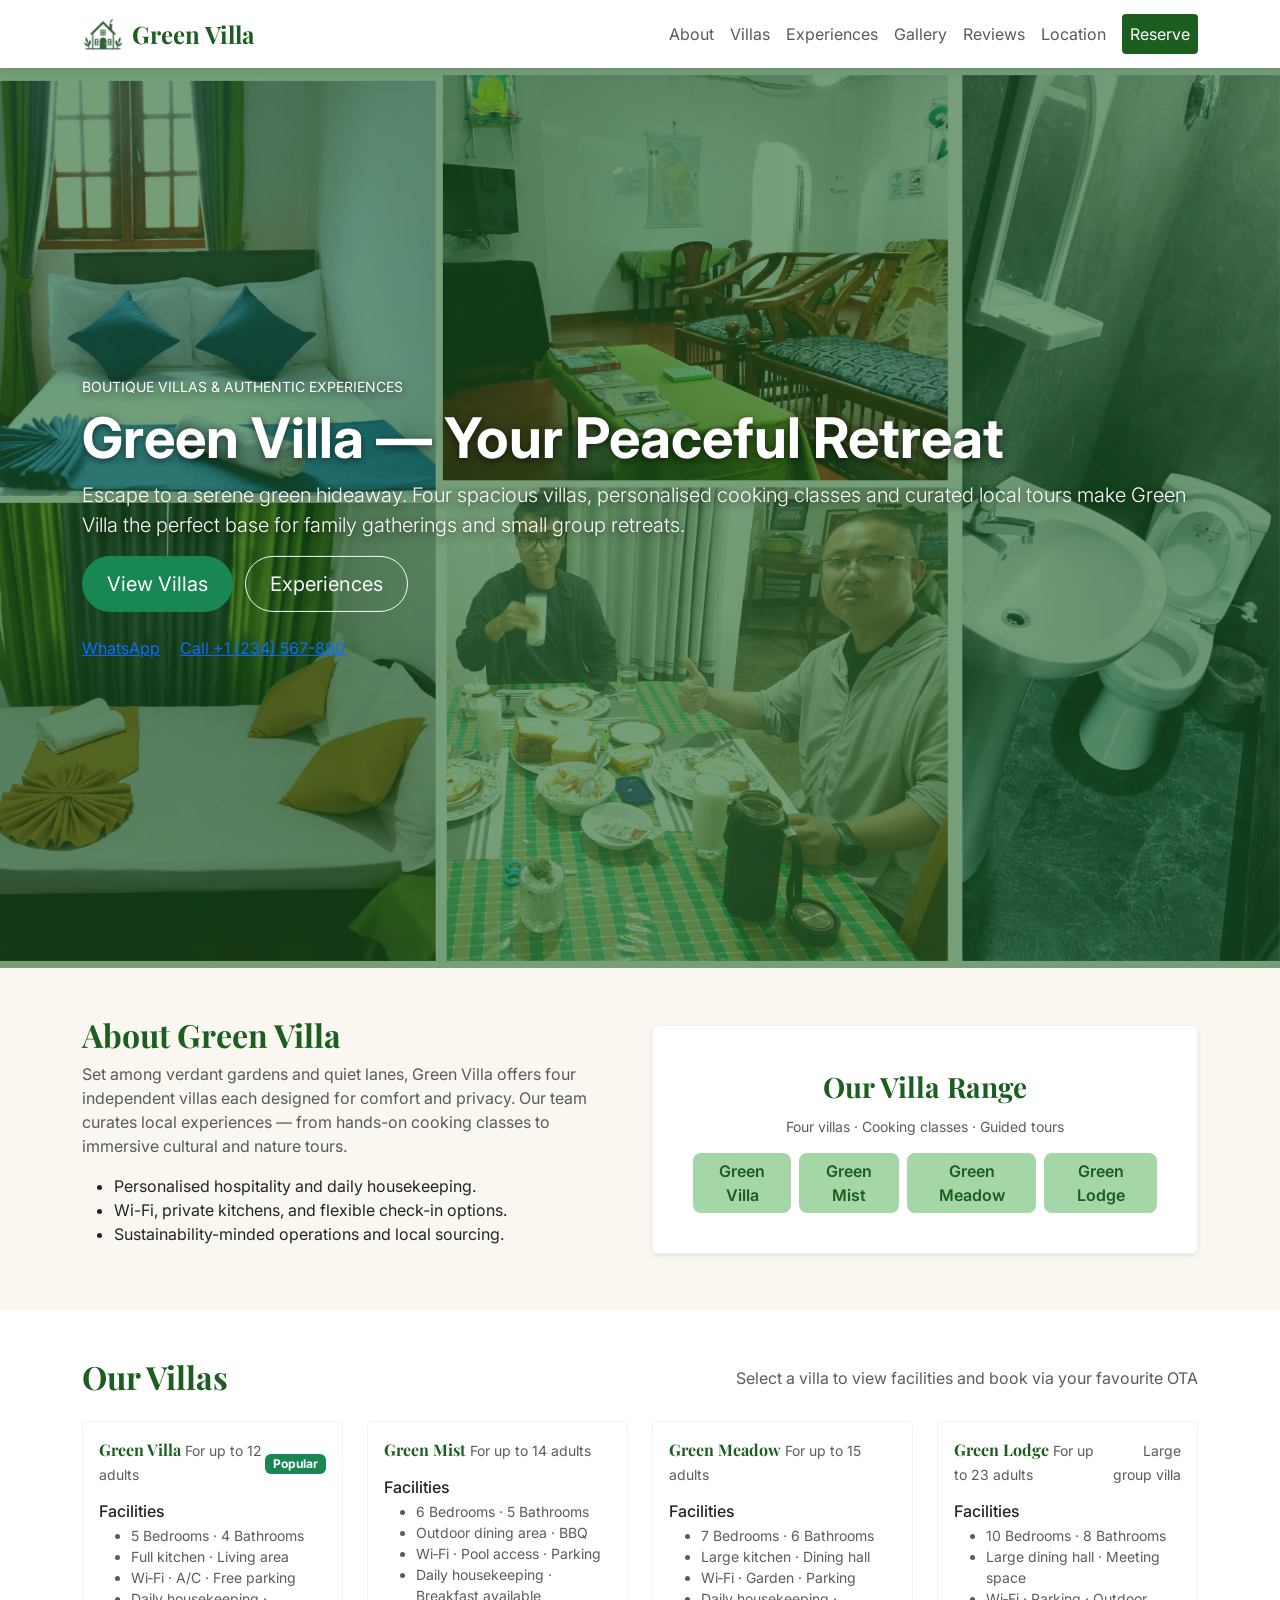
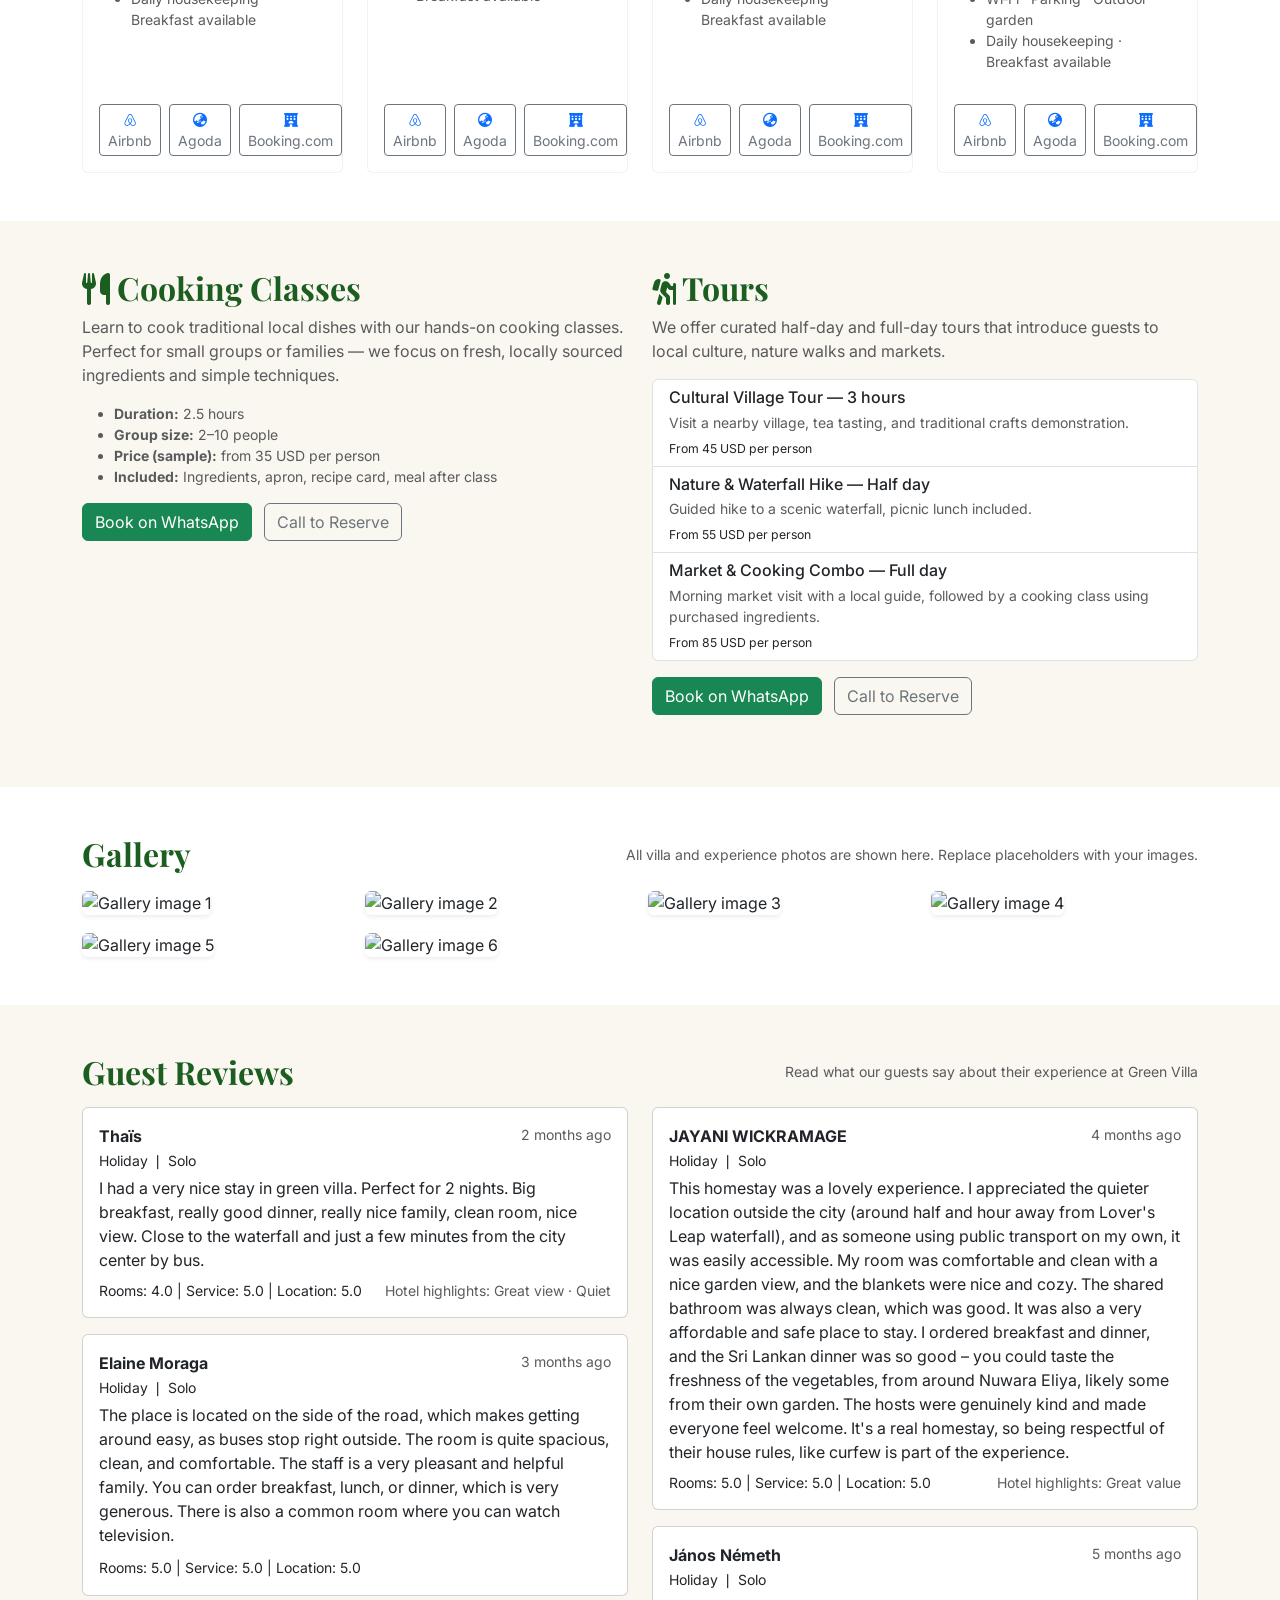
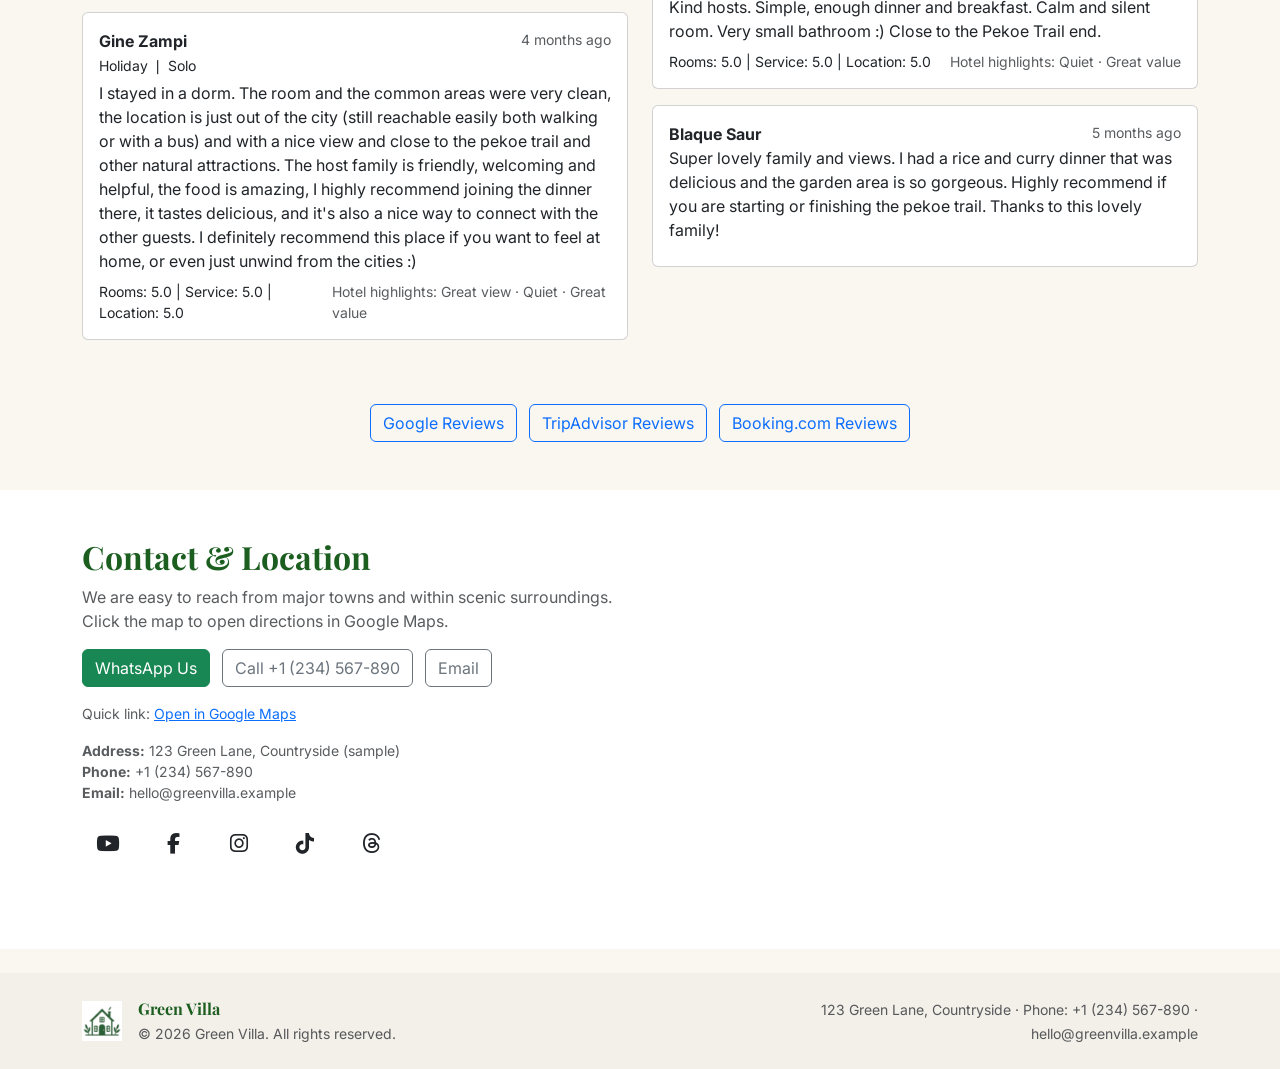
==== commit 159dc901: "basic errors fixed" ====
--- a/index.html
+++ b/index.html
@@ -131,9 +131,7 @@
       </div>
 
       <!-- Dark overlay for readability -->
-      <div
-        class="overlay position-absolute top-0 start-0 w-100 h-100 hero-overlay"
-      ></div>
+      <div class="hero-overlay"></div>
 
       <!-- Hero content -->
       <div
@@ -272,14 +270,14 @@
                   target="_blank"
                   class="btn btn-outline-secondary btn-sm flex-fill"
                   rel="noopener no-referrer-when-downgrade"
-                  >Agoda</a
+                  ><i class="fas fa-globe-asia text-primary"></i> Agoda</a
                 >
                 <a
                   href="https://www.booking.com/"
                   target="_blank"
                   class="btn btn-outline-secondary btn-sm flex-fill"
                   rel="noopener no-referrer-when-downgrade"
-                  >Booking.com</a
+                  ><i class="fas fa-hotel text-primary"></i> Booking.com</a
                 >
               </div>
             </div>
@@ -311,21 +309,21 @@
                   target="_blank"
                   class="btn btn-outline-secondary btn-sm flex-fill"
                   rel="noopener no-referrer-when-downgrade"
-                  >Airbnb</a
+                  ><i class="fab fa-airbnb text-primary"></i> Airbnb</a
                 >
                 <a
                   href="https://www.agoda.com/"
                   target="_blank"
                   class="btn btn-outline-secondary btn-sm flex-fill"
                   rel="noopener no-referrer-when-downgrade"
-                  >Agoda</a
+                  ><i class="fas fa-globe-asia text-primary"></i> Agoda</a
                 >
                 <a
                   href="https://www.booking.com/"
                   target="_blank"
                   class="btn btn-outline-secondary btn-sm flex-fill"
                   rel="noopener no-referrer-when-downgrade"
-                  >Booking.com</a
+                  ><i class="fas fa-hotel text-primary"></i> Booking.com</a
                 >
               </div>
             </div>
@@ -357,21 +355,21 @@
                   target="_blank"
                   class="btn btn-outline-secondary btn-sm flex-fill"
                   rel="noopener no-referrer-when-downgrade"
-                  >Airbnb</a
+                  ><i class="fab fa-airbnb text-primary"></i> Airbnb</a
                 >
                 <a
                   href="https://www.agoda.com/"
                   target="_blank"
                   class="btn btn-outline-secondary btn-sm flex-fill"
                   rel="noopener no-referrer-when-downgrade"
-                  >Agoda</a
+                  ><i class="fas fa-globe-asia text-primary"></i> Agoda</a
                 >
                 <a
                   href="https://www.booking.com/"
                   target="_blank"
                   class="btn btn-outline-secondary btn-sm flex-fill"
                   rel="noopener no-referrer-when-downgrade"
-                  >Booking.com</a
+                  ><i class="fas fa-hotel text-primary"></i> Booking.com</a
                 >
               </div>
             </div>
@@ -406,21 +404,21 @@
                   target="_blank"
                   class="btn btn-outline-secondary btn-sm flex-fill"
                   rel="noopener no-referrer-when-downgrade"
-                  >Airbnb</a
+                  ><i class="fab fa-airbnb text-primary"></i> Airbnb</a
                 >
                 <a
                   href="https://www.agoda.com/"
                   target="_blank"
                   class="btn btn-outline-secondary btn-sm flex-fill"
                   rel="noopener no-referrer-when-downgrade"
-                  >Agoda</a
+                  ><i class="fas fa-globe-asia text-primary"></i> Agoda</a
                 >
                 <a
                   href="https://www.booking.com/"
                   target="_blank"
                   class="btn btn-outline-secondary btn-sm flex-fill"
                   rel="noopener no-referrer-when-downgrade"
-                  >Booking.com</a
+                  ><i class="fas fa-hotel text-primary"></i> Booking.com</a
                 >
               </div>
             </div>
@@ -622,54 +620,167 @@
         <div class="d-flex justify-content-between align-items-center mb-3">
           <h2 class="brand mb-0">Guest Reviews</h2>
           <p class="mb-0 small text-muted">
-            Read what guests say about us — live Google reviews embed below
-            (placeholder).
+            Read what our guests say about their experience at Green Villa
           </p>
         </div>
 
         <div class="row">
           <div class="col-lg-6 mb-4">
-            <!-- Static example reviews (good for SEO) -->
+            <!-- Review 1 -->
             <div class="card p-3 mb-3">
-              <blockquote class="blockquote mb-0">
-                <p>
-                  "Beautiful villas, excellent hosts and a memorable cooking
-                  class — we will come back!"
-                </p>
-                <footer class="blockquote-footer">
-                  Sarah L.
-                  <cite title="Source Title"> — Stayed April 2025</cite>
-                </footer>
-              </blockquote>
-            </div>
-
+              <div class="d-flex justify-content-between align-items-start">
+                <strong>Thaïs</strong>
+                <small class="text-muted">2 months ago</small>
+              </div>
+              <div class="mb-1">
+                <small>Holiday ❘ Solo</small>
+              </div>
+              <p class="mb-2">
+                I had a very nice stay in green villa. Perfect for 2 nights. Big
+                breakfast, really good dinner, really nice family, clean room,
+                nice view. Close to the waterfall and just a few minutes from
+                the city center by bus.
+              </p>
+              <div class="d-flex justify-content-between">
+                <small>Rooms: 4.0 | Service: 5.0 | Location: 5.0</small>
+                <small class="text-muted"
+                  >Hotel highlights: Great view · Quiet</small
+                >
+              </div>
+            </div>
+
+            <!-- Review 2 -->
             <div class="card p-3 mb-3">
-              <blockquote class="blockquote mb-0">
-                <p>
-                  "Perfect for a family reunion. The Green Lodge was roomy and
-                  the staff were amazing."
-                </p>
-                <footer class="blockquote-footer">
-                  The Fernando Family
-                  <cite title="Source Title"> — Stayed January 2025</cite>
-                </footer>
-              </blockquote>
+              <div class="d-flex justify-content-between align-items-start">
+                <strong>Elaine Moraga</strong>
+                <small class="text-muted">3 months ago</small>
+              </div>
+              <div class="mb-1">
+                <small>Holiday ❘ Solo</small>
+              </div>
+              <p class="mb-2">
+                The place is located on the side of the road, which makes
+                getting around easy, as buses stop right outside. The room is
+                quite spacious, clean, and comfortable. The staff is a very
+                pleasant and helpful family. You can order breakfast, lunch, or
+                dinner, which is very generous. There is also a common room
+                where you can watch television.
+              </p>
+              <div>
+                <small>Rooms: 5.0 | Service: 5.0 | Location: 5.0</small>
+              </div>
+            </div>
+
+            <!-- Review 3 -->
+            <div class="card p-3 mb-3">
+              <div class="d-flex justify-content-between align-items-start">
+                <strong>Gine Zampi</strong>
+                <small class="text-muted">4 months ago</small>
+              </div>
+              <div class="mb-1">
+                <small>Holiday ❘ Solo</small>
+              </div>
+              <p class="mb-2">
+                I stayed in a dorm. The room and the common areas were very
+                clean, the location is just out of the city (still reachable
+                easily both walking or with a bus) and with a nice view and
+                close to the pekoe trail and other natural attractions. The host
+                family is friendly, welcoming and helpful, the food is amazing,
+                I highly recommend joining the dinner there, it tastes
+                delicious, and it's also a nice way to connect with the other
+                guests. I definitely recommend this place if you want to feel at
+                home, or even just unwind from the cities :)
+              </p>
+              <div class="d-flex justify-content-between">
+                <small>Rooms: 5.0 | Service: 5.0 | Location: 5.0</small>
+                <small class="text-muted"
+                  >Hotel highlights: Great view · Quiet · Great value</small
+                >
+              </div>
             </div>
           </div>
 
           <div class="col-lg-6 mb-4">
-            <!-- Google Maps embed used as a placeholder for reviews UI. Replace with official embeds if available. -->
-            <div class="ratio ratio-16x9">
-              <!-- Use the provided maps.app link for quick navigation; replace the src below with an official Google Maps embed link if you have one. -->
-              <iframe
-                src="https://www.google.com/maps?q=Green+Villa&output=embed"
-                class="map-iframe"
-                allowfullscreen=""
-                loading="lazy"
-                title="Green Villa location on Google Maps"
-              ></iframe>
-            </div>
-          </div>
+            <!-- Review 4 -->
+            <div class="card p-3 mb-3">
+              <div class="d-flex justify-content-between align-items-start">
+                <strong>JAYANI WICKRAMAGE</strong>
+                <small class="text-muted">4 months ago</small>
+              </div>
+              <div class="mb-1">
+                <small>Holiday ❘ Solo</small>
+              </div>
+              <p class="mb-2">
+                This homestay was a lovely experience. I appreciated the quieter
+                location outside the city (around half and hour away from
+                Lover's Leap waterfall), and as someone using public transport
+                on my own, it was easily accessible. My room was comfortable and
+                clean with a nice garden view, and the blankets were nice and
+                cozy. The shared bathroom was always clean, which was good. It
+                was also a very affordable and safe place to stay. I ordered
+                breakfast and dinner, and the Sri Lankan dinner was so good –
+                you could taste the freshness of the vegetables, from around
+                Nuwara Eliya, likely some from their own garden. The hosts were
+                genuinely kind and made everyone feel welcome. It's a real
+                homestay, so being respectful of their house rules, like curfew
+                is part of the experience.
+              </p>
+              <div class="d-flex justify-content-between">
+                <small>Rooms: 5.0 | Service: 5.0 | Location: 5.0</small>
+                <small class="text-muted">Hotel highlights: Great value</small>
+              </div>
+            </div>
+
+            <!-- Review 5 -->
+            <div class="card p-3 mb-3">
+              <div class="d-flex justify-content-between align-items-start">
+                <strong>János Németh</strong>
+                <small class="text-muted">5 months ago</small>
+              </div>
+              <div class="mb-1">
+                <small>Holiday ❘ Solo</small>
+              </div>
+              <p class="mb-2">
+                Kind hosts. Simple, enough dinner and breakfast. Calm and silent
+                room. Very small bathroom :) Close to the Pekoe Trail end.
+              </p>
+              <div class="d-flex justify-content-between">
+                <small>Rooms: 5.0 | Service: 5.0 | Location: 5.0</small>
+                <small class="text-muted"
+                  >Hotel highlights: Quiet · Great value</small
+                >
+              </div>
+            </div>
+
+            <!-- Review 6 -->
+            <div class="card p-3 mb-3">
+              <div class="d-flex justify-content-between align-items-start">
+                <strong>Blaque Saur</strong>
+                <small class="text-muted">5 months ago</small>
+              </div>
+              <p class="mb-2">
+                Super lovely family and views. I had a rice and curry dinner
+                that was delicious and the garden area is so gorgeous. Highly
+                recommend if you are starting or finishing the pekoe trail.
+                Thanks to this lovely family!
+              </p>
+            </div>
+          </div>
+        </div>
+
+        <!-- Review Platform Buttons -->
+        <div class="text-center mt-4">
+          <a
+            href="https://www.google.com/travel/hotels/entity/CgsIn6WIhJ_Dgt2QARAB/reviews?q=green%20villa.%20nuwara%20eliya&g2lb=4965990%2C4969803%2C72302247%2C72317059%2C72414906%2C72471280%2C72472051%2C72485658%2C72560029%2C72573224%2C72616120%2C72647020%2C72686036%2C72803964%2C72882230%2C72958624%2C72959983%2C72990342%2C73010541%2C73059275%2C73064215%2C73064764%2C73076417%2C73101993%2C73107088&hl=en-LK&gl=lk&cs=1&ssta=1&ts=CAEaSQorEicyJTB4M2FlMzgxODYyZTZlOTVlYjoweDkwYmEwYTE5ZjA4MjEyOWYaABIaEhQKBwjpDxAJGBwSBwjpDxAJGB0YATICEAAqCQoFOgNMS1IaAA&qs=CAE4AkIJCZ8SgvAZCrqQQgkJnxKC8BkKupA&ictx=111&utm_campaign=sharing&utm_medium=link&utm_source=htls"
+            class="btn btn-outline-primary me-2"
+            >Google Reviews</a
+          >
+          <a
+            href="https://www.tripadvisor.com/ShowUserReviews-g608524-d27069845-r1023013034-Green_Villa-Nuwara_Eliya_Central_Province.html"
+            class="btn btn-outline-primary me-2"
+            >TripAdvisor Reviews</a
+          >
+          <a href="https://www.booking.com/hotel/lk/green-villa-nuwara-eliya.en-gb.html?aid=7344211&label=[base64]&sid=4231759d0389b2e6fb7b11bf1651c863&age=0&all_sr_blocks=1098469721_386882490_3_41_0&checkin=2025-09-21&checkout=2025-09-22&dest_id=10984697&dest_type=hotel&dist=0&group_adults=2&group_children=1&hapos=1&highlighted_blocks=1098469721_386882490_3_41_0&hpos=1&matching_block_id=1098469721_386882490_3_41_0&no_rooms=1&req_adults=2&req_age=0&req_children=1&room1=A%2CA%2C0&sb_price_type=total&sr_order=popularity&sr_pri_blocks=1098469721_386882490_3_41_0__1670&srepoch=1757689958&srpvid=67c46af204e10d81&type=total&ucfs=1&#tab-reviews" class="btn btn-outline-primary">Booking.com Reviews</a>
         </div>
       </div>
     </section>
@@ -771,13 +882,7 @@
           <div class="col-lg-6">
             <div class="ratio ratio-16x9">
               <!-- Replace with official Google Maps embed if you have it; this is a general search embed as a placeholder. -->
-              <iframe
-                src="https://www.google.com/maps?q=Green+Villa&output=embed"
-                class="map-iframe"
-                allowfullscreen=""
-                loading="lazy"
-                title="Green Villa location on Google Maps"
-              ></iframe>
+             <iframe src="https://www.google.com/maps/embed?pb=!1m18!1m12!1m3!1d506922.4116406565!2d80.1807588890625!3d6.970180900000004!2m3!1f0!2f0!3f0!3m2!1i1024!2i768!4f13.1!3m3!1m2!1s0x3ae381862e6e95eb%3A0x90ba0a19f082129f!2sGreen%20Villa!5e0!3m2!1sen!2slk!4v1757690260437!5m2!1sen!2slk" width="600" height="450" style="border:0;" allowfullscreen="" loading="lazy" referrerpolicy="no-referrer-when-downgrade"></iframe>
             </div>
           </div>
         </div>
--- a/style.css
+++ b/style.css
@@ -42,9 +42,14 @@
   object-fit: cover;
 }
 
-.hero .overlay {
-  background: rgba(0, 0, 0, 0.5); /* Dark tint for text readability */
+.hero-overlay {
+  position: absolute;
+  top: 0;
+  left: 0;
+  width: 100%;
+  height: 100%;
   z-index: 1;
+  background: rgba(27, 94, 32, 0.6);
 }
 
 .hero .container {
@@ -60,10 +65,6 @@
 .hero .btn {
   padding: 0.75rem 1.5rem;
   border-radius: 50px;
-}
-
-.hero-overlay {
-  background: rgba(27, 94, 32, 0.6);
 }
 
 .villa-card {
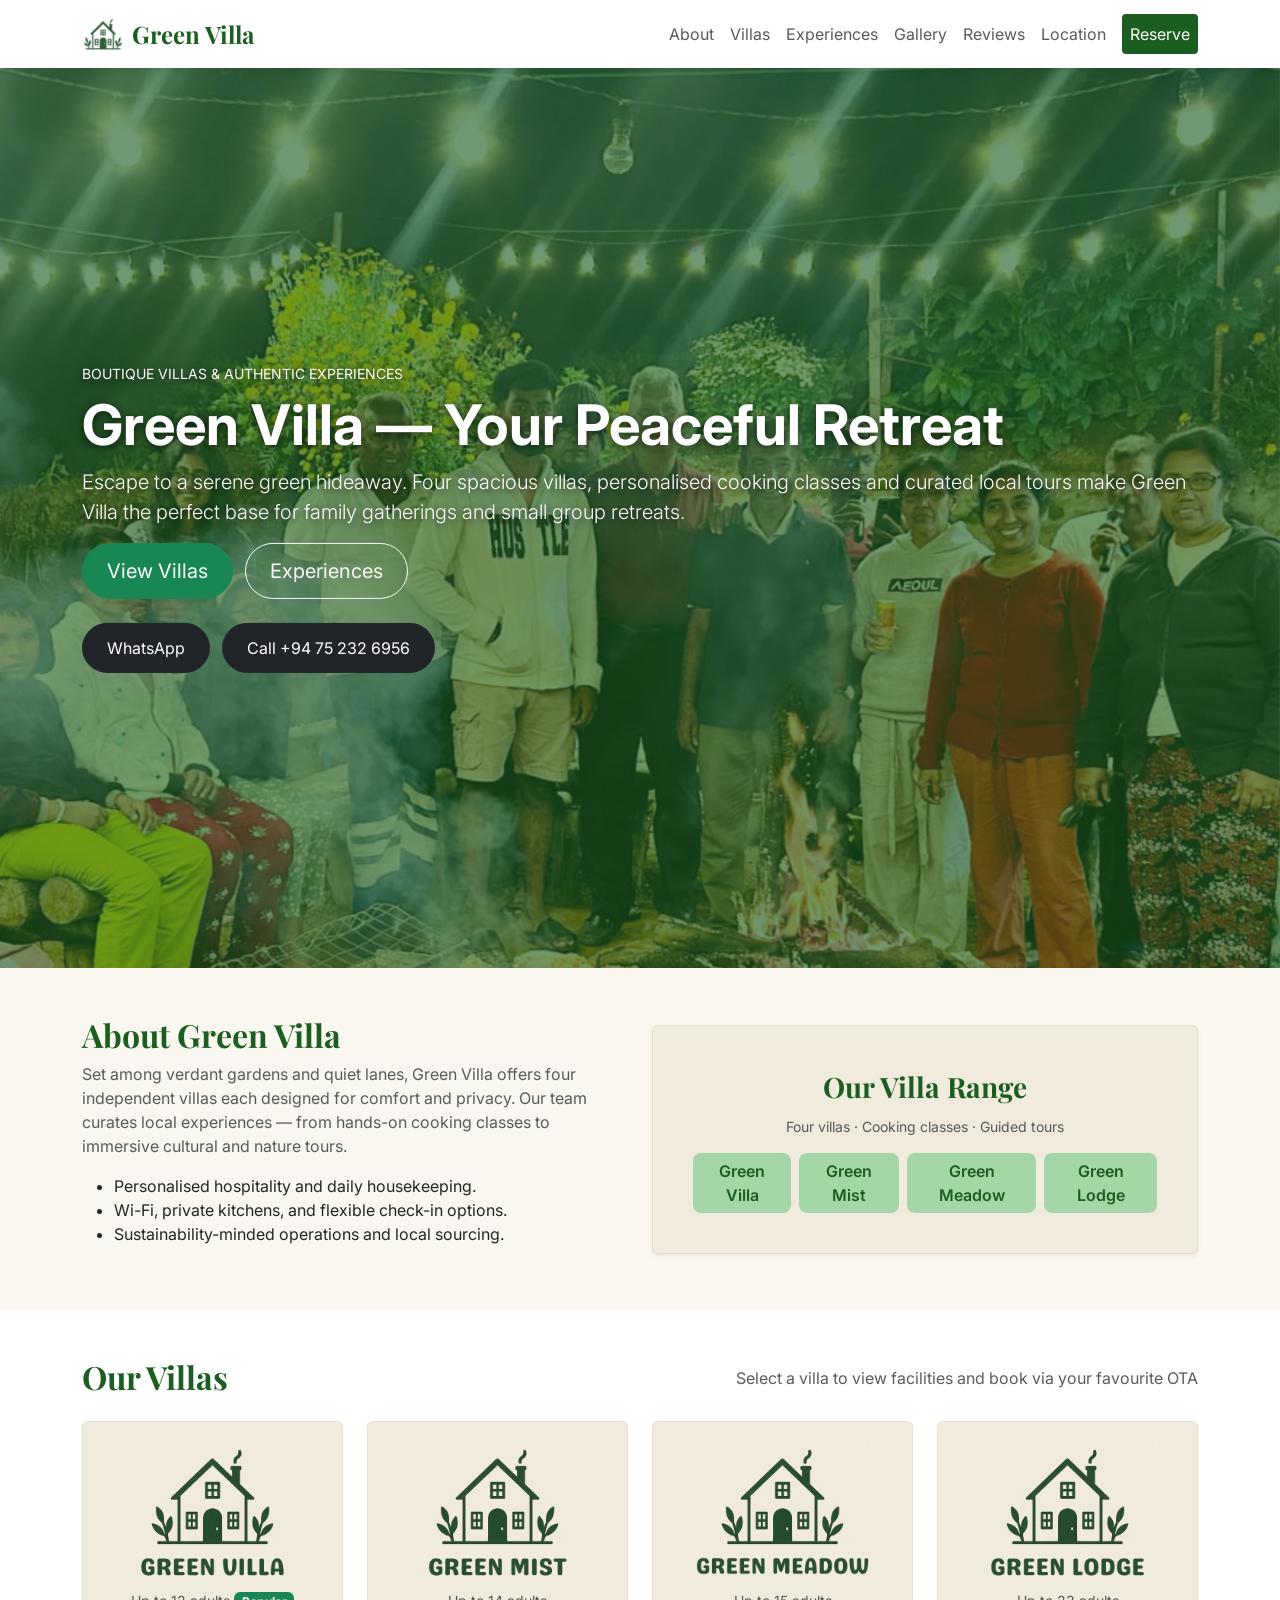
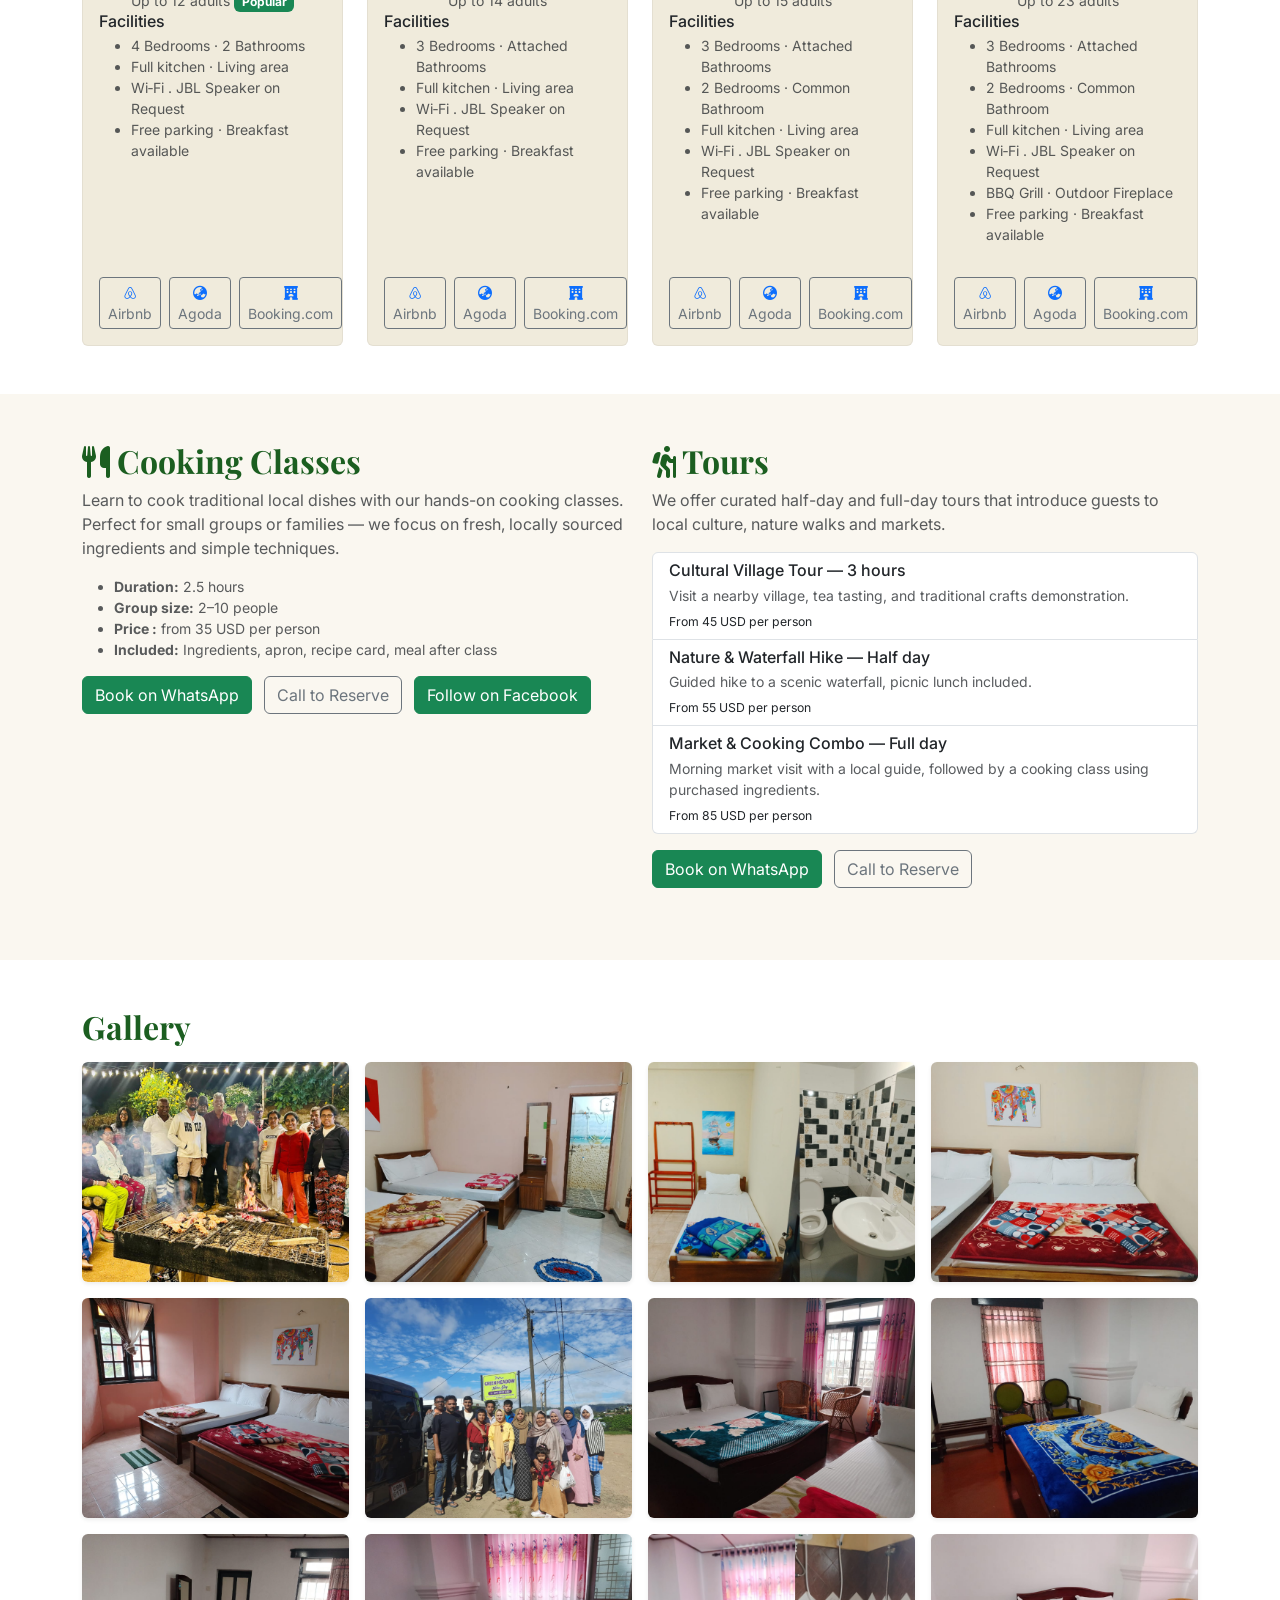
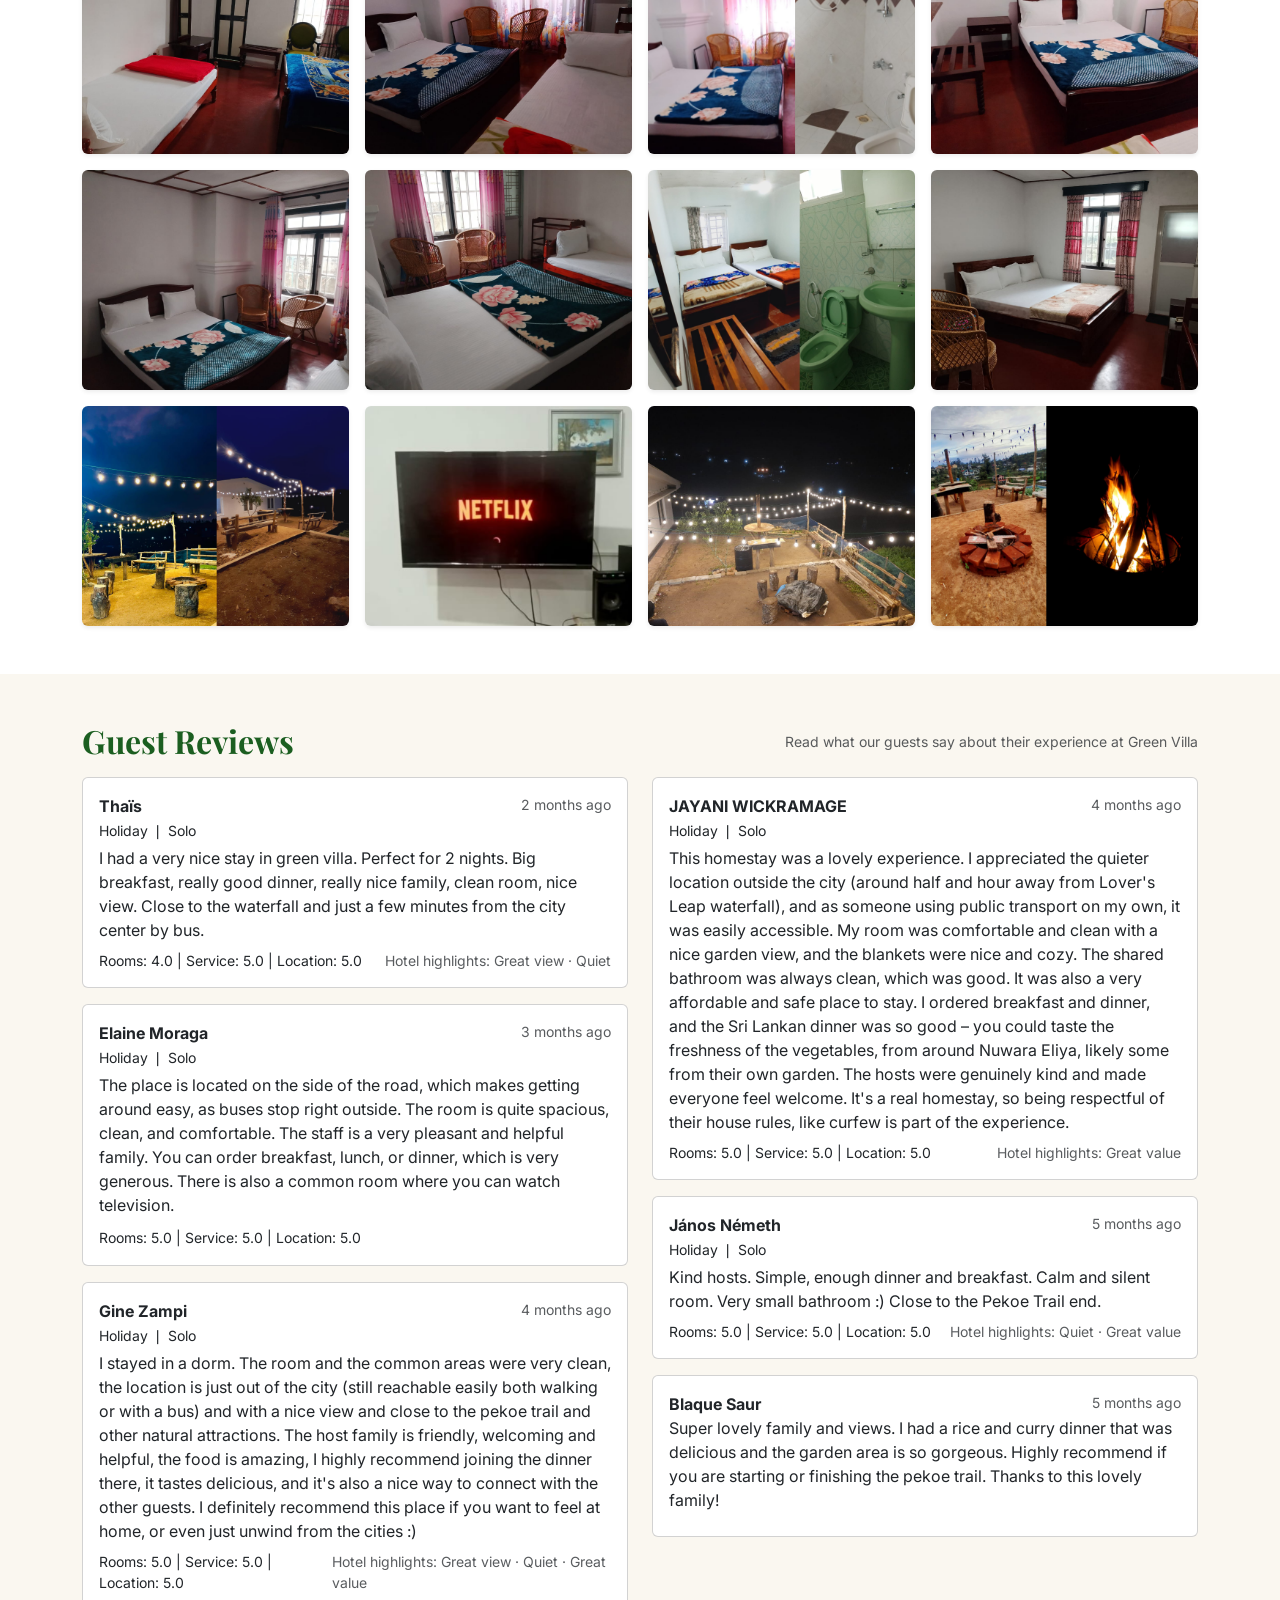
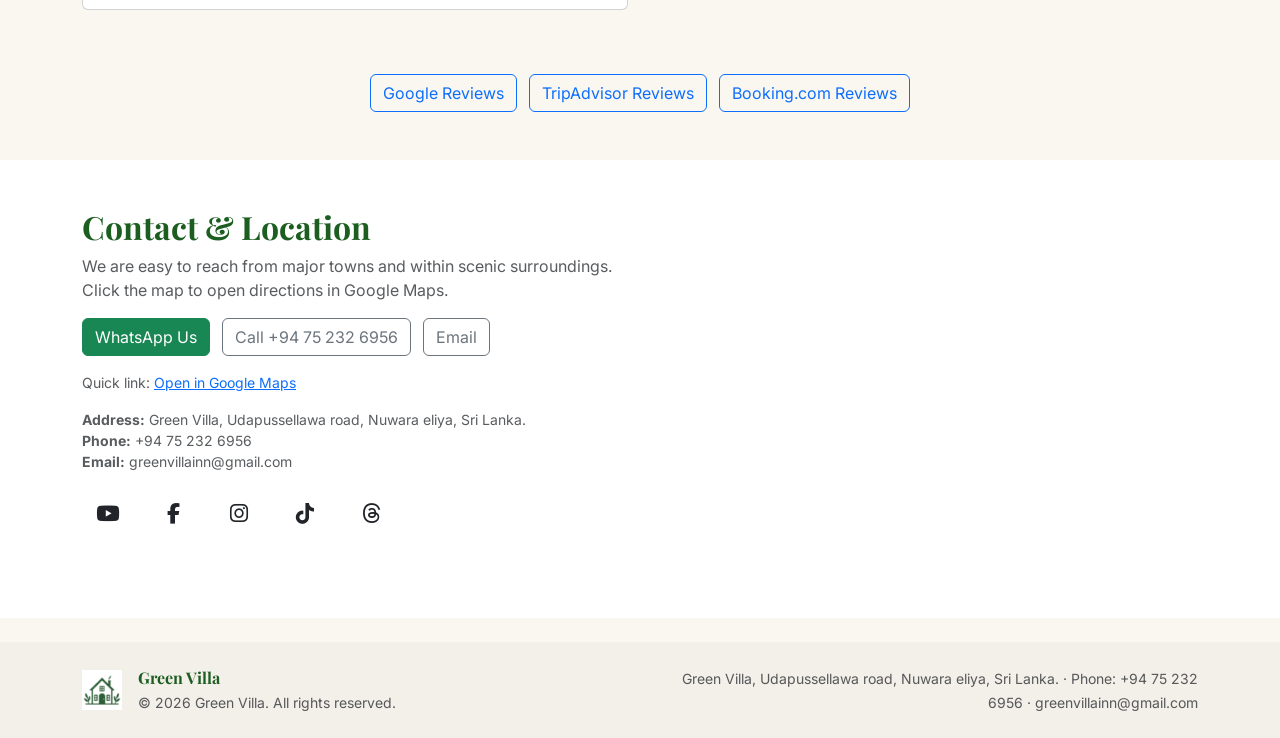
==== commit 9408535c: "final touched" ====
--- a/index.html
+++ b/index.html
@@ -108,21 +108,35 @@
         <div class="carousel-inner">
           <div class="carousel-item active">
             <img
-              src="res/img/green-villa-thumb.png"
+              src="res/img/hero-slider/1.png"
               class="d-block w-100"
               alt="Green Villa"
             />
           </div>
           <div class="carousel-item">
             <img
-              src="res/img/green-meadow-thumb.png"
+              src="res/img/hero-slider/2.png"
               class="d-block w-100"
               alt="Green Mist"
             />
           </div>
           <div class="carousel-item">
             <img
-              src="res/img/green-villa-thumb.png"
+              src="res/img/hero-slider/3.png"
+              class="d-block w-100"
+              alt="Tours"
+            />
+          </div>
+          <div class="carousel-item">
+            <img
+              src="res/img/hero-slider/4.png"
+              class="d-block w-100"
+              alt="Tours"
+            />
+          </div>
+          <div class="carousel-item">
+            <img
+              src="res/img/hero-slider/5.png"
               class="d-block w-100"
               alt="Tours"
             />
@@ -155,13 +169,13 @@
         <!-- Quick contact actions -->
         <div class="mt-4">
           <a
-            class="me-3"
-            href="https://wa.me/00000000000?text=Hello%20Green%20Villa%20--%20I%20want%20to%20book"
+            class="btn btn-dark me-2"
+            href="https://wa.me/94776715116?text=Hello%20Green%20Villa%20--%20I%20want%20to%20book"
             target="_blank"
             rel="noopener no-referrer-when-downgrade"
             >WhatsApp</a
           >
-          <a href="tel:+1234567890">Call +1 (234) 567-890</a>
+          <a class="btn btn-dark me-2"href="tel:+1234567890">Call +94 75 232 6956</a>
         </div>
       </div>
     </header>
@@ -185,19 +199,6 @@
             </ul>
           </div>
           <div class="col-md-6">
-            <!-- <div class="card villa-card p-3">
-              <div class="card-body">
-                <h5 class="card-title">Quick Facts</h5>
-                <p class="card-text mb-1">
-                  <strong>Languages:</strong> English
-                </p>
-                <p class="card-text mb-1"><strong>Currency:</strong> USD</p>
-                <p class="card-text mb-0">
-                  <strong>Check-in:</strong> 14:00 ·
-                  <strong>Check-out:</strong> 11:00
-                </p>
-              </div>
-            </div> -->
             <div class="card p-3 villa-card shadow-sm">
               <div class="p-4 text-center">
                 <div class="logo-mark fs-3 mb-2">Our Villa Range</div>
@@ -233,31 +234,32 @@
           <!-- GREEN VILLA (12 adults) -->
           <div class="col-md-6 col-lg-3">
             <div class="card villa-card h-100 p-3">
-              <div
-                class="d-flex align-items-center justify-content-between mb-3"
-              >
-                <!-- Simple typographic logo-mark per villa -->
+              <div class="text-center">
                 <div>
-                  <div class="logo-mark">Green Villa</div>
-                  <small class="text-muted">For up to 12 adults</small>
+                  <img
+                    src="res/img/logo/villa.png"
+                    alt="Green Villa Logo"
+                    class="logo-img"
+                  />
+                  <br />
+                  <small class="text-muted">Up to 12 adults </small
+                  ><span class="badge bg-success">Popular</span>
                 </div>
-                <div class="text-end">
-                  <span class="badge bg-success">Popular</span>
-                </div>
+                <div class="text-end"></div>
               </div>
               <div class="mb-3">
                 <h6 class="mb-1">Facilities</h6>
                 <ul class="small text-muted">
-                  <li>5 Bedrooms · 4 Bathrooms</li>
+                  <li>4 Bedrooms · 2 Bathrooms</li>
                   <li>Full kitchen · Living area</li>
-                  <li>Wi‑Fi · A/C · Free parking</li>
-                  <li>Daily housekeeping · Breakfast available</li>
+                  <li>Wi‑Fi . JBL Speaker on Request</li>
+                  <li>Free parking · Breakfast available</li>
                 </ul>
               </div>
               <div class="mt-auto d-flex gap-2">
                 <!-- Reservation buttons to OTAs (sample links) -->
                 <a
-                  href="https://www.airbnb.com/"
+                  href="https://www.airbnb.co.uk/rooms/1225739069810122155?viralityEntryPoint=1&s=76"
                   target="_blank"
                   class="btn btn-outline-secondary btn-sm flex-fill"
                   rel="noopener no-referrer-when-downgrade"
@@ -273,7 +275,7 @@
                   ><i class="fas fa-globe-asia text-primary"></i> Agoda</a
                 >
                 <a
-                  href="https://www.booking.com/"
+                  href="https://www.booking.com/Share-ds83zXz"
                   target="_blank"
                   class="btn btn-outline-secondary btn-sm flex-fill"
                   rel="noopener no-referrer-when-downgrade"
@@ -286,21 +288,74 @@
           <!-- GREEN MIST (14 adults) -->
           <div class="col-md-6 col-lg-3">
             <div class="card villa-card h-100 p-3">
-              <div
-                class="d-flex align-items-center justify-content-between mb-3"
-              >
+              <div class="text-center">
                 <div>
-                  <div class="logo-mark">Green Mist</div>
-                  <small class="text-muted">For up to 14 adults</small>
+                  <img
+                    src="res/img/logo/mist.png"
+                    alt="Green Mist Logo"
+                    class="logo-img"
+                  />
+                  <br />
+                  <small class="text-muted">Up to 14 adults</small>
                 </div>
               </div>
               <div class="mb-3">
                 <h6 class="mb-1">Facilities</h6>
                 <ul class="small text-muted">
-                  <li>6 Bedrooms · 5 Bathrooms</li>
-                  <li>Outdoor dining area · BBQ</li>
-                  <li>Wi‑Fi · Pool access · Parking</li>
-                  <li>Daily housekeeping · Breakfast available</li>
+                  <li>3 Bedrooms · Attached Bathrooms</li>
+                  <li>Full kitchen · Living area</li>
+                  <li>Wi‑Fi . JBL Speaker on Request</li>
+                  <li>Free parking · Breakfast available</li>
+                </ul>
+              </div>
+              <div class="mt-auto d-flex gap-2">
+                <a
+                  href="https://www.airbnb.co.uk/rooms/1421418476014808165?viralityEntryPoint=1&s=76"
+                  target="_blank"
+                  class="btn btn-outline-secondary btn-sm flex-fill"
+                  rel="noopener no-referrer-when-downgrade"
+                  ><i class="fab fa-airbnb text-primary"></i> Airbnb</a
+                >
+                <a
+                  href="https://www.agoda.com/"
+                  target="_blank"
+                  class="btn btn-outline-secondary btn-sm flex-fill"
+                  rel="noopener no-referrer-when-downgrade"
+                  ><i class="fas fa-globe-asia text-primary"></i> Agoda</a
+                >
+                <a
+                  href="https://www.booking.com/Share-ds83zXz"
+                  target="_blank"
+                  class="btn btn-outline-secondary btn-sm flex-fill"
+                  rel="noopener no-referrer-when-downgrade"
+                  ><i class="fas fa-hotel text-primary"></i> Booking.com</a
+                >
+              </div>
+            </div>
+          </div>
+
+          <!-- GREEN MEADOW (15 adults) -->
+          <div class="col-md-6 col-lg-3">
+            <div class="card villa-card h-100 p-3">
+              <div class="text-center">
+                <div>
+                  <img
+                    src="res/img/logo/meadow.png"
+                    alt="Green Meadow Logo"
+                    class="logo-img"
+                  />
+                  <br />
+                  <small class="text-muted">Up to 15 adults</small>
+                </div>
+              </div>
+              <div class="mb-3">
+                <h6 class="mb-1">Facilities</h6>
+                <ul class="small text-muted">
+                  <li>3 Bedrooms · Attached Bathrooms</li>
+                  <li>2 Bedrooms · Common Bathroom</li>
+                  <li>Full kitchen · Living area</li>
+                  <li>Wi‑Fi . JBL Speaker on Request</li>
+                  <li>Free parking · Breakfast available</li>
                 </ul>
               </div>
               <div class="mt-auto d-flex gap-2">
@@ -319,7 +374,7 @@
                   ><i class="fas fa-globe-asia text-primary"></i> Agoda</a
                 >
                 <a
-                  href="https://www.booking.com/"
+                  href="https://www.booking.com/Share-ds83zXz"
                   target="_blank"
                   class="btn btn-outline-secondary btn-sm flex-fill"
                   rel="noopener no-referrer-when-downgrade"
@@ -329,29 +384,34 @@
             </div>
           </div>
 
-          <!-- GREEN MEADOW (15 adults) -->
+          <!-- GREEN LODGE (23 adults) -->
           <div class="col-md-6 col-lg-3">
             <div class="card villa-card h-100 p-3">
-              <div
-                class="d-flex align-items-center justify-content-between mb-3"
-              >
+              <div class="text-center">
                 <div>
-                  <div class="logo-mark">Green Meadow</div>
-                  <small class="text-muted">For up to 15 adults</small>
+                  <img
+                    src="res/img/logo/lodge.png"
+                    alt="Green Lodge Logo"
+                    class="logo-img"
+                  />
+                  <br />
+                  <small class="text-muted">Up to 23 adults</small>
                 </div>
               </div>
               <div class="mb-3">
                 <h6 class="mb-1">Facilities</h6>
                 <ul class="small text-muted">
-                  <li>7 Bedrooms · 6 Bathrooms</li>
-                  <li>Large kitchen · Dining hall</li>
-                  <li>Wi‑Fi · Garden · Parking</li>
-                  <li>Daily housekeeping · Breakfast available</li>
+                  <li>3 Bedrooms · Attached Bathrooms</li>
+                  <li>2 Bedrooms · Common Bathroom</li>
+                  <li>Full kitchen · Living area</li>
+                  <li>Wi‑Fi . JBL Speaker on Request</li>
+                  <li>BBQ Grill · Outdoor Fireplace</li>
+                  <li>Free parking · Breakfast available</li>
                 </ul>
               </div>
               <div class="mt-auto d-flex gap-2">
                 <a
-                  href="https://www.airbnb.com/"
+                  href="https://www.airbnb.co.uk/rooms/1351832688725028929?viralityEntryPoint=1&s=76"
                   target="_blank"
                   class="btn btn-outline-secondary btn-sm flex-fill"
                   rel="noopener no-referrer-when-downgrade"
@@ -365,56 +425,7 @@
                   ><i class="fas fa-globe-asia text-primary"></i> Agoda</a
                 >
                 <a
-                  href="https://www.booking.com/"
-                  target="_blank"
-                  class="btn btn-outline-secondary btn-sm flex-fill"
-                  rel="noopener no-referrer-when-downgrade"
-                  ><i class="fas fa-hotel text-primary"></i> Booking.com</a
-                >
-              </div>
-            </div>
-          </div>
-
-          <!-- GREEN LODGE (23 adults) -->
-          <div class="col-md-6 col-lg-3">
-            <div class="card villa-card h-100 p-3">
-              <div
-                class="d-flex align-items-center justify-content-between mb-3"
-              >
-                <div>
-                  <div class="logo-mark">Green Lodge</div>
-                  <small class="text-muted">For up to 23 adults</small>
-                </div>
-                <div class="text-end">
-                  <small class="text-muted">Large group villa</small>
-                </div>
-              </div>
-              <div class="mb-3">
-                <h6 class="mb-1">Facilities</h6>
-                <ul class="small text-muted">
-                  <li>10 Bedrooms · 8 Bathrooms</li>
-                  <li>Large dining hall · Meeting space</li>
-                  <li>Wi‑Fi · Parking · Outdoor garden</li>
-                  <li>Daily housekeeping · Breakfast available</li>
-                </ul>
-              </div>
-              <div class="mt-auto d-flex gap-2">
-                <a
-                  href="https://www.airbnb.com/"
-                  target="_blank"
-                  class="btn btn-outline-secondary btn-sm flex-fill"
-                  rel="noopener no-referrer-when-downgrade"
-                  ><i class="fab fa-airbnb text-primary"></i> Airbnb</a
-                >
-                <a
-                  href="https://www.agoda.com/"
-                  target="_blank"
-                  class="btn btn-outline-secondary btn-sm flex-fill"
-                  rel="noopener no-referrer-when-downgrade"
-                  ><i class="fas fa-globe-asia text-primary"></i> Agoda</a
-                >
-                <a
-                  href="https://www.booking.com/"
+                  href="https://www.booking.com/Share-ds83zXz"
                   target="_blank"
                   class="btn btn-outline-secondary btn-sm flex-fill"
                   rel="noopener no-referrer-when-downgrade"
@@ -443,7 +454,7 @@
             <ul class="small text-muted">
               <li><strong>Duration:</strong> 2.5 hours</li>
               <li><strong>Group size:</strong> 2–10 people</li>
-              <li><strong>Price (sample):</strong> from 35 USD per person</li>
+              <li><strong>Price :</strong> from 35 USD per person</li>
               <li>
                 <strong>Included:</strong> Ingredients, apron, recipe card, meal
                 after class
@@ -451,14 +462,21 @@
             </ul>
             <div class="mt-3">
               <a
-                href="https://wa.me/00000000000?text=I%20want%20to%20book%20a%20cooking%20class"
+                href="https://wa.me/94776715116?text=I%20want%20to%20book%20a%20cooking%20class"
                 target="_blank"
                 class="btn btn-success me-2"
                 rel="noopener no-referrer-when-downgrade"
                 >Book on WhatsApp</a
               >
-              <a href="tel:+1234567890" class="btn btn-outline-secondary"
+              <a href="tel:+1234567890" class="btn btn-outline-secondary me-2"
                 >Call to Reserve</a
+              >
+               <a
+                href="https://www.facebook.com/share/1GMMxww965/"
+                target="_blank"
+                class="btn btn-success me-2"
+                rel="noopener no-referrer-when-downgrade"
+                >Follow on Facebook</a
               >
             </div>
           </div>
@@ -498,7 +516,7 @@
             </div>
             <div class="mt-3">
               <a
-                href="https://wa.me/00000000000?text=I%20want%20to%20book%20a%20tour"
+                href="https://wa.me/94776715116?text=I%20want%20to%20book%20a%20tour"
                 target="_blank"
                 class="btn btn-success me-2"
                 rel="noopener no-referrer-when-downgrade"
@@ -518,74 +536,209 @@
       <div class="container">
         <div class="d-flex justify-content-between align-items-center mb-3">
           <h2 class="brand mb-0">Gallery</h2>
-          <p class="mb-0 small text-muted">
-            All villa and experience photos are shown here. Replace placeholders
-            with your images.
-          </p>
         </div>
 
         <div class="row g-3" id="gallery-grid">
           <!-- Use real images: replace the src with your actual gallery photos -->
-          <div class="col-6 col-md-4 col-lg-3">
-            <img
-              src="https://picsum.photos/800/600?random=101"
+          <!-- Gallery images from res/img/gallery/1.png to 20.png -->
+          <div class="col-6 col-md-4 col-lg-3">
+            <img
+              src="res/img/gallery/1.png"
               class="gallery-img rounded shadow-sm"
               alt="Gallery image 1"
               data-bs-toggle="modal"
               data-bs-target="#galleryModal"
-              data-src="https://picsum.photos/1200/900?random=101"
-            />
-          </div>
-          <div class="col-6 col-md-4 col-lg-3">
-            <img
-              src="https://picsum.photos/800/600?random=102"
+              data-src="res/img/gallery/1.png"
+            />
+          </div>
+          <div class="col-6 col-md-4 col-lg-3">
+            <img
+              src="res/img/gallery/2.png"
               class="gallery-img rounded shadow-sm"
               alt="Gallery image 2"
               data-bs-toggle="modal"
               data-bs-target="#galleryModal"
-              data-src="https://picsum.photos/1200/900?random=102"
-            />
-          </div>
-          <div class="col-6 col-md-4 col-lg-3">
-            <img
-              src="https://picsum.photos/800/600?random=103"
+              data-src="res/img/gallery/2.png"
+            />
+          </div>
+          <div class="col-6 col-md-4 col-lg-3">
+            <img
+              src="res/img/gallery/3.png"
               class="gallery-img rounded shadow-sm"
               alt="Gallery image 3"
               data-bs-toggle="modal"
               data-bs-target="#galleryModal"
-              data-src="https://picsum.photos/1200/900?random=103"
-            />
-          </div>
-          <div class="col-6 col-md-4 col-lg-3">
-            <img
-              src="https://picsum.photos/800/600?random=104"
+              data-src="res/img/gallery/3.png"
+            />
+          </div>
+          <div class="col-6 col-md-4 col-lg-3">
+            <img
+              src="res/img/gallery/4.png"
               class="gallery-img rounded shadow-sm"
               alt="Gallery image 4"
               data-bs-toggle="modal"
               data-bs-target="#galleryModal"
-              data-src="https://picsum.photos/1200/900?random=104"
-            />
-          </div>
-
-          <!-- Additional placeholders -->
-          <div class="col-6 col-md-4 col-lg-3">
-            <img
-              src="https://picsum.photos/800/600?random=105"
+              data-src="res/img/gallery/4.png"
+            />
+          </div>
+          <div class="col-6 col-md-4 col-lg-3">
+            <img
+              src="res/img/gallery/5.png"
               class="gallery-img rounded shadow-sm"
               alt="Gallery image 5"
               data-bs-toggle="modal"
               data-bs-target="#galleryModal"
-              data-src="https://picsum.photos/1200/900?random=105"
-            />
-          </div>
-          <div class="col-6 col-md-4 col-lg-3">
-            <img
-              src="https://picsum.photos/800/600?random=106"
+              data-src="res/img/gallery/5.png"
+            />
+          </div>
+          <div class="col-6 col-md-4 col-lg-3">
+            <img
+              src="res/img/gallery/6.png"
               class="gallery-img rounded shadow-sm"
               alt="Gallery image 6"
               data-bs-toggle="modal"
               data-bs-target="#galleryModal"
-              data-src="https://picsum.photos/1200/900?random=106"
+              data-src="res/img/gallery/6.png"
+            />
+          </div>
+          <div class="col-6 col-md-4 col-lg-3">
+            <img
+              src="res/img/gallery/7.png"
+              class="gallery-img rounded shadow-sm"
+              alt="Gallery image 7"
+              data-bs-toggle="modal"
+              data-bs-target="#galleryModal"
+              data-src="res/img/gallery/7.png"
+            />
+          </div>
+          <div class="col-6 col-md-4 col-lg-3">
+            <img
+              src="res/img/gallery/8.png"
+              class="gallery-img rounded shadow-sm"
+              alt="Gallery image 8"
+              data-bs-toggle="modal"
+              data-bs-target="#galleryModal"
+              data-src="res/img/gallery/8.png"
+            />
+          </div>
+          <div class="col-6 col-md-4 col-lg-3">
+            <img
+              src="res/img/gallery/9.png"
+              class="gallery-img rounded shadow-sm"
+              alt="Gallery image 9"
+              data-bs-toggle="modal"
+              data-bs-target="#galleryModal"
+              data-src="res/img/gallery/9.png"
+            />
+          </div>
+          <div class="col-6 col-md-4 col-lg-3">
+            <img
+              src="res/img/gallery/10.png"
+              class="gallery-img rounded shadow-sm"
+              alt="Gallery image 10"
+              data-bs-toggle="modal"
+              data-bs-target="#galleryModal"
+              data-src="res/img/gallery/10.png"
+            />
+          </div>
+          <div class="col-6 col-md-4 col-lg-3">
+            <img
+              src="res/img/gallery/11.png"
+              class="gallery-img rounded shadow-sm"
+              alt="Gallery image 11"
+              data-bs-toggle="modal"
+              data-bs-target="#galleryModal"
+              data-src="res/img/gallery/11.png"
+            />
+          </div>
+          <div class="col-6 col-md-4 col-lg-3">
+            <img
+              src="res/img/gallery/12.png"
+              class="gallery-img rounded shadow-sm"
+              alt="Gallery image 12"
+              data-bs-toggle="modal"
+              data-bs-target="#galleryModal"
+              data-src="res/img/gallery/12.png"
+            />
+          </div>
+          <div class="col-6 col-md-4 col-lg-3">
+            <img
+              src="res/img/gallery/13.png"
+              class="gallery-img rounded shadow-sm"
+              alt="Gallery image 13"
+              data-bs-toggle="modal"
+              data-bs-target="#galleryModal"
+              data-src="res/img/gallery/13.png"
+            />
+          </div>
+          <div class="col-6 col-md-4 col-lg-3">
+            <img
+              src="res/img/gallery/14.png"
+              class="gallery-img rounded shadow-sm"
+              alt="Gallery image 14"
+              data-bs-toggle="modal"
+              data-bs-target="#galleryModal"
+              data-src="res/img/gallery/14.png"
+            />
+          </div>
+          <div class="col-6 col-md-4 col-lg-3">
+            <img
+              src="res/img/gallery/15.png"
+              class="gallery-img rounded shadow-sm"
+              alt="Gallery image 15"
+              data-bs-toggle="modal"
+              data-bs-target="#galleryModal"
+              data-src="res/img/gallery/15.png"
+            />
+          </div>
+          <div class="col-6 col-md-4 col-lg-3">
+            <img
+              src="res/img/gallery/16.png"
+              class="gallery-img rounded shadow-sm"
+              alt="Gallery image 16"
+              data-bs-toggle="modal"
+              data-bs-target="#galleryModal"
+              data-src="res/img/gallery/16.png"
+            />
+          </div>
+          <div class="col-6 col-md-4 col-lg-3">
+            <img
+              src="res/img/gallery/17.png"
+              class="gallery-img rounded shadow-sm"
+              alt="Gallery image 17"
+              data-bs-toggle="modal"
+              data-bs-target="#galleryModal"
+              data-src="res/img/gallery/17.png"
+            />
+          </div>
+          <div class="col-6 col-md-4 col-lg-3">
+            <img
+              src="res/img/gallery/18.png"
+              class="gallery-img rounded shadow-sm"
+              alt="Gallery image 18"
+              data-bs-toggle="modal"
+              data-bs-target="#galleryModal"
+              data-src="res/img/gallery/18.png"
+            />
+          </div>
+          <div class="col-6 col-md-4 col-lg-3">
+            <img
+              src="res/img/gallery/19.png"
+              class="gallery-img rounded shadow-sm"
+              alt="Gallery image 19"
+              data-bs-toggle="modal"
+              data-bs-target="#galleryModal"
+              data-src="res/img/gallery/19.png"
+            />
+          </div>
+          <div class="col-6 col-md-4 col-lg-3">
+            <img
+              src="res/img/gallery/20.png"
+              class="gallery-img rounded shadow-sm"
+              alt="Gallery image 20"
+              data-bs-toggle="modal"
+              data-bs-target="#galleryModal"
+              data-src="res/img/gallery/20.png"
             />
           </div>
         </div>
@@ -780,7 +933,7 @@
             class="btn btn-outline-primary me-2"
             >TripAdvisor Reviews</a
           >
-          <a href="https://www.booking.com/hotel/lk/green-villa-nuwara-eliya.en-gb.html?aid=7344211&label=[base64]&sid=4231759d0389b2e6fb7b11bf1651c863&age=0&all_sr_blocks=1098469721_386882490_3_41_0&checkin=2025-09-21&checkout=2025-09-22&dest_id=10984697&dest_type=hotel&dist=0&group_adults=2&group_children=1&hapos=1&highlighted_blocks=1098469721_386882490_3_41_0&hpos=1&matching_block_id=1098469721_386882490_3_41_0&no_rooms=1&req_adults=2&req_age=0&req_children=1&room1=A%2CA%2C0&sb_price_type=total&sr_order=popularity&sr_pri_blocks=1098469721_386882490_3_41_0__1670&srepoch=1757689958&srpvid=67c46af204e10d81&type=total&ucfs=1&#tab-reviews" class="btn btn-outline-primary">Booking.com Reviews</a>
+          <a href="https://www.booking.com/Share-ds83zXzhotel/lk/green-villa-nuwara-eliya.en-gb.html?aid=7344211&label=[base64]&sid=4231759d0389b2e6fb7b11bf1651c863&age=0&all_sr_blocks=1098469721_386882490_3_41_0&checkin=2025-09-21&checkout=2025-09-22&dest_id=10984697&dest_type=hotel&dist=0&group_adults=2&group_children=1&hapos=1&highlighted_blocks=1098469721_386882490_3_41_0&hpos=1&matching_block_id=1098469721_386882490_3_41_0&no_rooms=1&req_adults=2&req_age=0&req_children=1&room1=A%2CA%2C0&sb_price_type=total&sr_order=popularity&sr_pri_blocks=1098469721_386882490_3_41_0__1670&srepoch=1757689958&srpvid=67c46af204e10d81&type=total&ucfs=1&#tab-reviews" class="btn btn-outline-primary">Booking.com Reviews</a>
         </div>
       </div>
     </section>
@@ -797,17 +950,17 @@
             </p>
             <div class="mb-3">
               <a
-                href="https://wa.me/00000000000?text=Hello%20Green%20Villa%20--%20I%20want%20to%20make%20a%20reservation"
+                href="https://wa.me/94776715116?text=Hello%20Green%20Villa%20--%20I%20want%20to%20make%20a%20reservation"
                 target="_blank"
                 class="btn btn-success me-2"
                 rel="noopener no-referrer-when-downgrade"
                 >WhatsApp Us</a
               >
               <a href="tel:+1234567890" class="btn btn-outline-secondary me-2"
-                >Call +1 (234) 567-890</a
+                >Call +94 75 232 6956</a
               >
               <a
-                href="mailto:hello@greenvilla.example"
+                href="mailto:greenvillainn@gmail.com"
                 class="btn btn-outline-secondary"
                 >Email</a
               >
@@ -824,16 +977,17 @@
 
             <ul class="list-unstyled small text-muted">
               <li>
-                <strong>Address:</strong> 123 Green Lane, Countryside (sample)
+                <strong>Address:</strong> Green Villa, Udapussellawa road,
+                Nuwara eliya, Sri Lanka.
               </li>
-              <li><strong>Phone:</strong> +1 (234) 567-890</li>
-              <li><strong>Email:</strong> hello@greenvilla.example</li>
+              <li><strong>Phone:</strong> +94 75 232 6956</li>
+              <li><strong>Email:</strong> greenvillainn@gmail.com</li>
             </ul>
 
             <!-- Social Media Links -->
             <div class="social-links">
               <a
-                href="https://www.youtube.com"
+                href=" https://youtube.com/@greenvillainn?si=2C1TPZWXCdsHV1ib"
                 target="_blank"
                 class="social-link"
                 aria-label="YouTube"
@@ -842,7 +996,7 @@
                 <i class="fab fa-youtube"></i>
               </a>
               <a
-                href="https://www.facebook.com"
+                href="https://www.facebook.com/share/1AwkiHQspJ/"
                 target="_blank"
                 class="social-link"
                 aria-label="Facebook"
@@ -851,7 +1005,7 @@
                 <i class="fab fa-facebook-f"></i>
               </a>
               <a
-                href="https://www.instagram.com"
+                href=" https://www.instagram.com/greenvillainn?igsh=MXV3bjJ3MHZjdG41bg=="
                 target="_blank"
                 class="social-link"
                 aria-label="Instagram"
@@ -860,7 +1014,7 @@
                 <i class="fab fa-instagram"></i>
               </a>
               <a
-                href="https://www.tiktok.com"
+                href="https://www.tiktok.com/@green.villa.nuwar"
                 target="_blank"
                 class="social-link"
                 aria-label="TikTok"
@@ -882,7 +1036,15 @@
           <div class="col-lg-6">
             <div class="ratio ratio-16x9">
               <!-- Replace with official Google Maps embed if you have it; this is a general search embed as a placeholder. -->
-             <iframe src="https://www.google.com/maps/embed?pb=!1m18!1m12!1m3!1d506922.4116406565!2d80.1807588890625!3d6.970180900000004!2m3!1f0!2f0!3f0!3m2!1i1024!2i768!4f13.1!3m3!1m2!1s0x3ae381862e6e95eb%3A0x90ba0a19f082129f!2sGreen%20Villa!5e0!3m2!1sen!2slk!4v1757690260437!5m2!1sen!2slk" width="600" height="450" style="border:0;" allowfullscreen="" loading="lazy" referrerpolicy="no-referrer-when-downgrade"></iframe>
+              <iframe
+                src="https://www.google.com/maps/embed?pb=!1m18!1m12!1m3!1d506922.4116406565!2d80.1807588890625!3d6.970180900000004!2m3!1f0!2f0!3f0!3m2!1i1024!2i768!4f13.1!3m3!1m2!1s0x3ae381862e6e95eb%3A0x90ba0a19f082129f!2sGreen%20Villa!5e0!3m2!1sen!2slk!4v1757690260437!5m2!1sen!2slk"
+                class="map-iframe"
+                width="600"
+                height="450"
+                allowfullscreen=""
+                loading="lazy"
+                title="Green Villa Location Map"
+              ></iframe>
             </div>
           </div>
         </div>
@@ -909,8 +1071,8 @@
           </div>
           <div class="col-md-6 text-md-end">
             <small class="text-muted"
-              >123 Green Lane, Countryside · Phone: +1 (234) 567-890 ·
-              hello@greenvilla.example</small
+              >Green Villa, Udapussellawa road, Nuwara eliya, Sri Lanka. ·
+              Phone: +94 75 232 6956 · greenvillainn@gmail.com</small
             >
           </div>
         </div>
@@ -955,10 +1117,7 @@
           "Name: " + name + "\nEmail: " + email + "\n\nMessage:\n" + message
         );
         window.location.href =
-          "mailto:hello@greenvilla.example?subject=" +
-          subject +
-          "&body=" +
-          body;
+          "mailto:greenvillainn@gmail.com?subject=" + subject + "&body=" + body;
         return false;
       }
 
--- a/style.css
+++ b/style.css
@@ -69,7 +69,7 @@
 
 .villa-card {
   border: 1px solid rgba(33, 37, 41, 0.06);
-  background: white;
+  background: #f0ebdc;
 }
 .villa-badge {
   background: var(--green-accent);
@@ -84,6 +84,11 @@
   font-family: "Playfair Display";
   color: var(--green-deep);
 }
+
+.logo-img {
+  max-height: 150px;
+}
+
 .cta-btn {
   background: var(--green-deep);
   color: white;
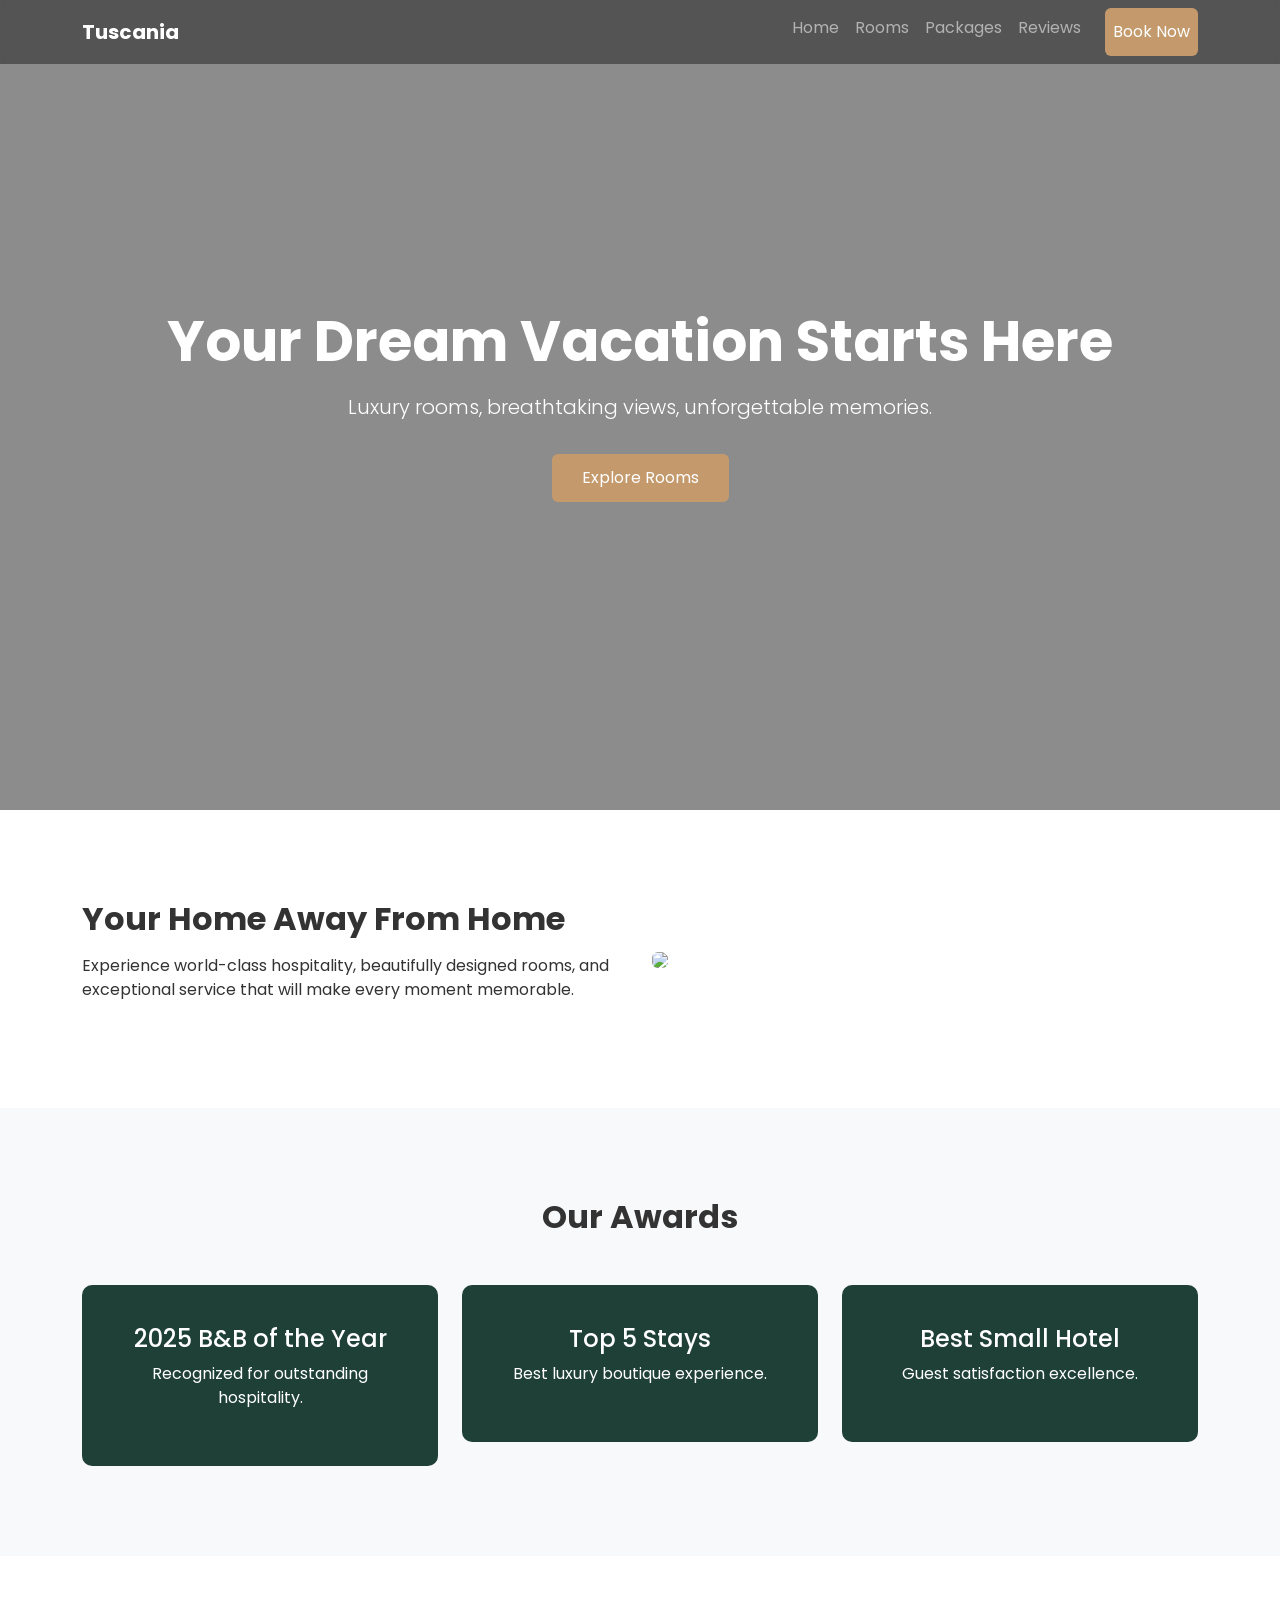
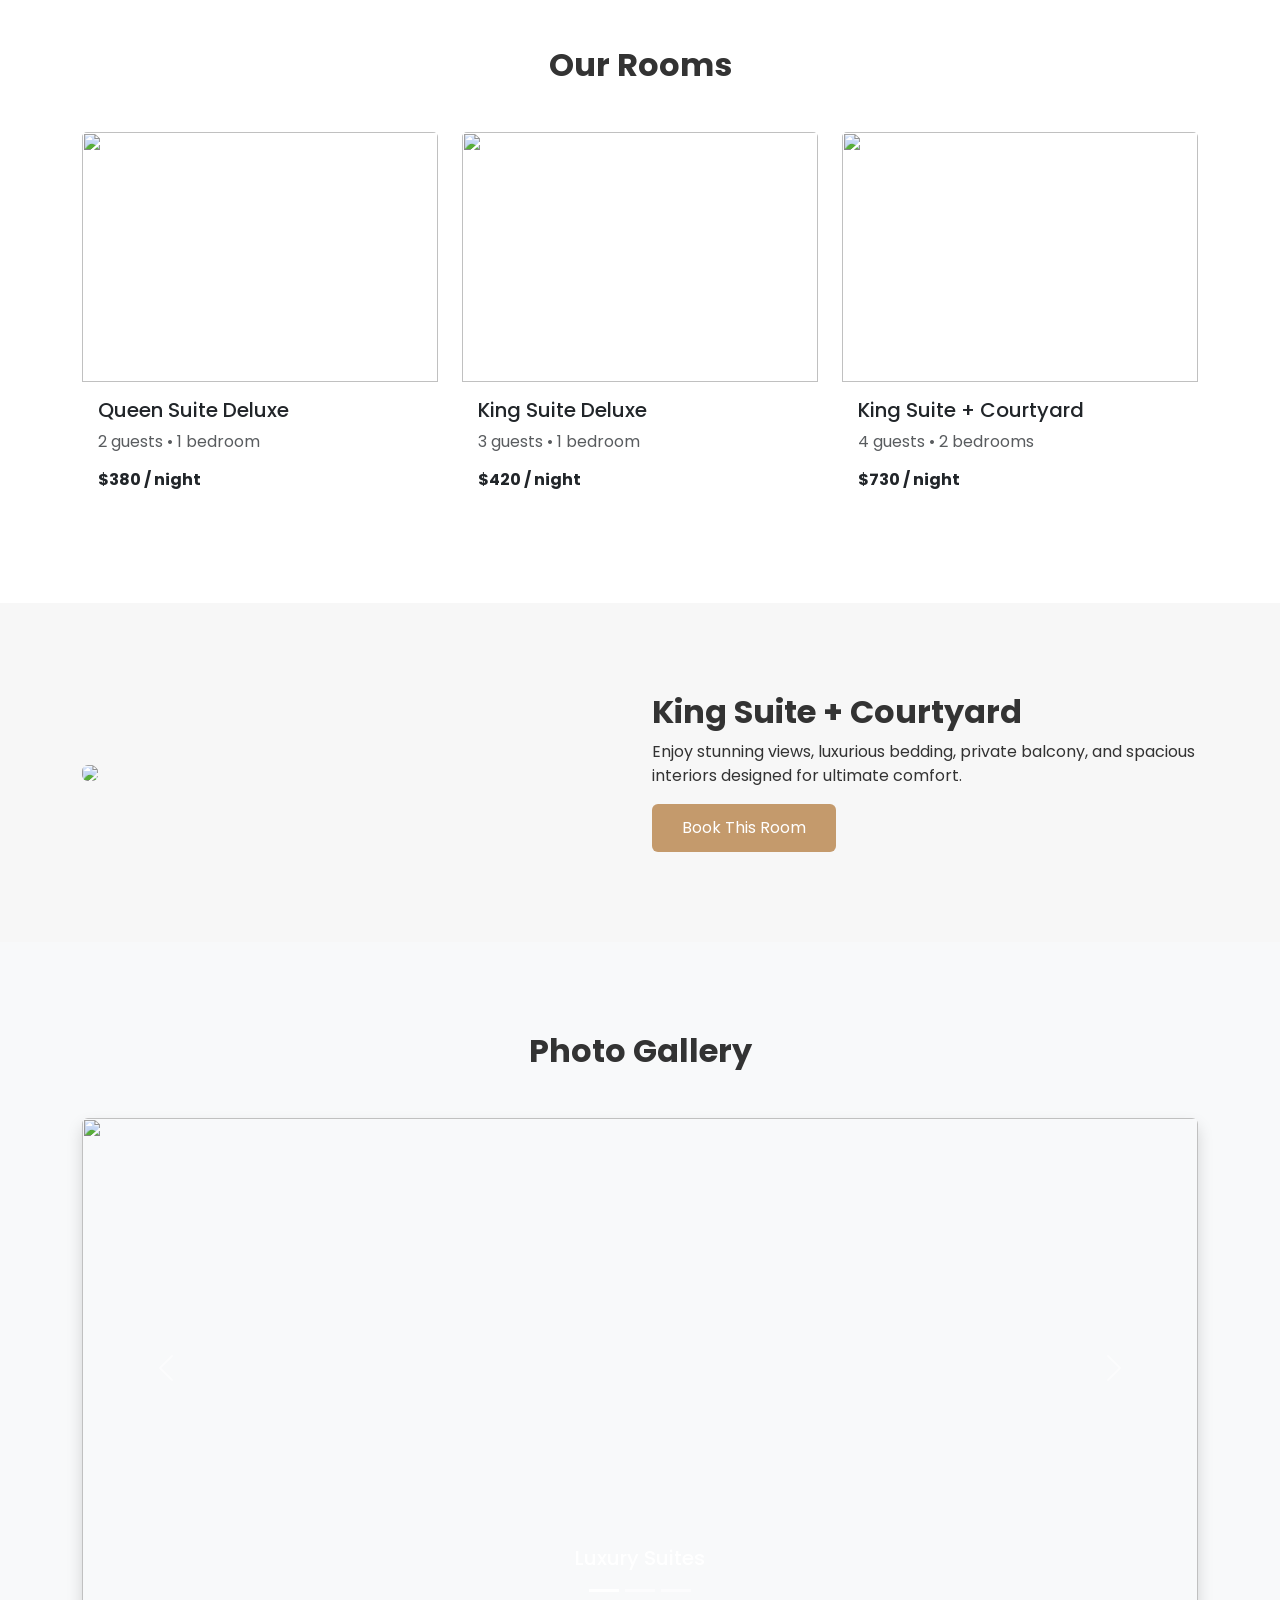
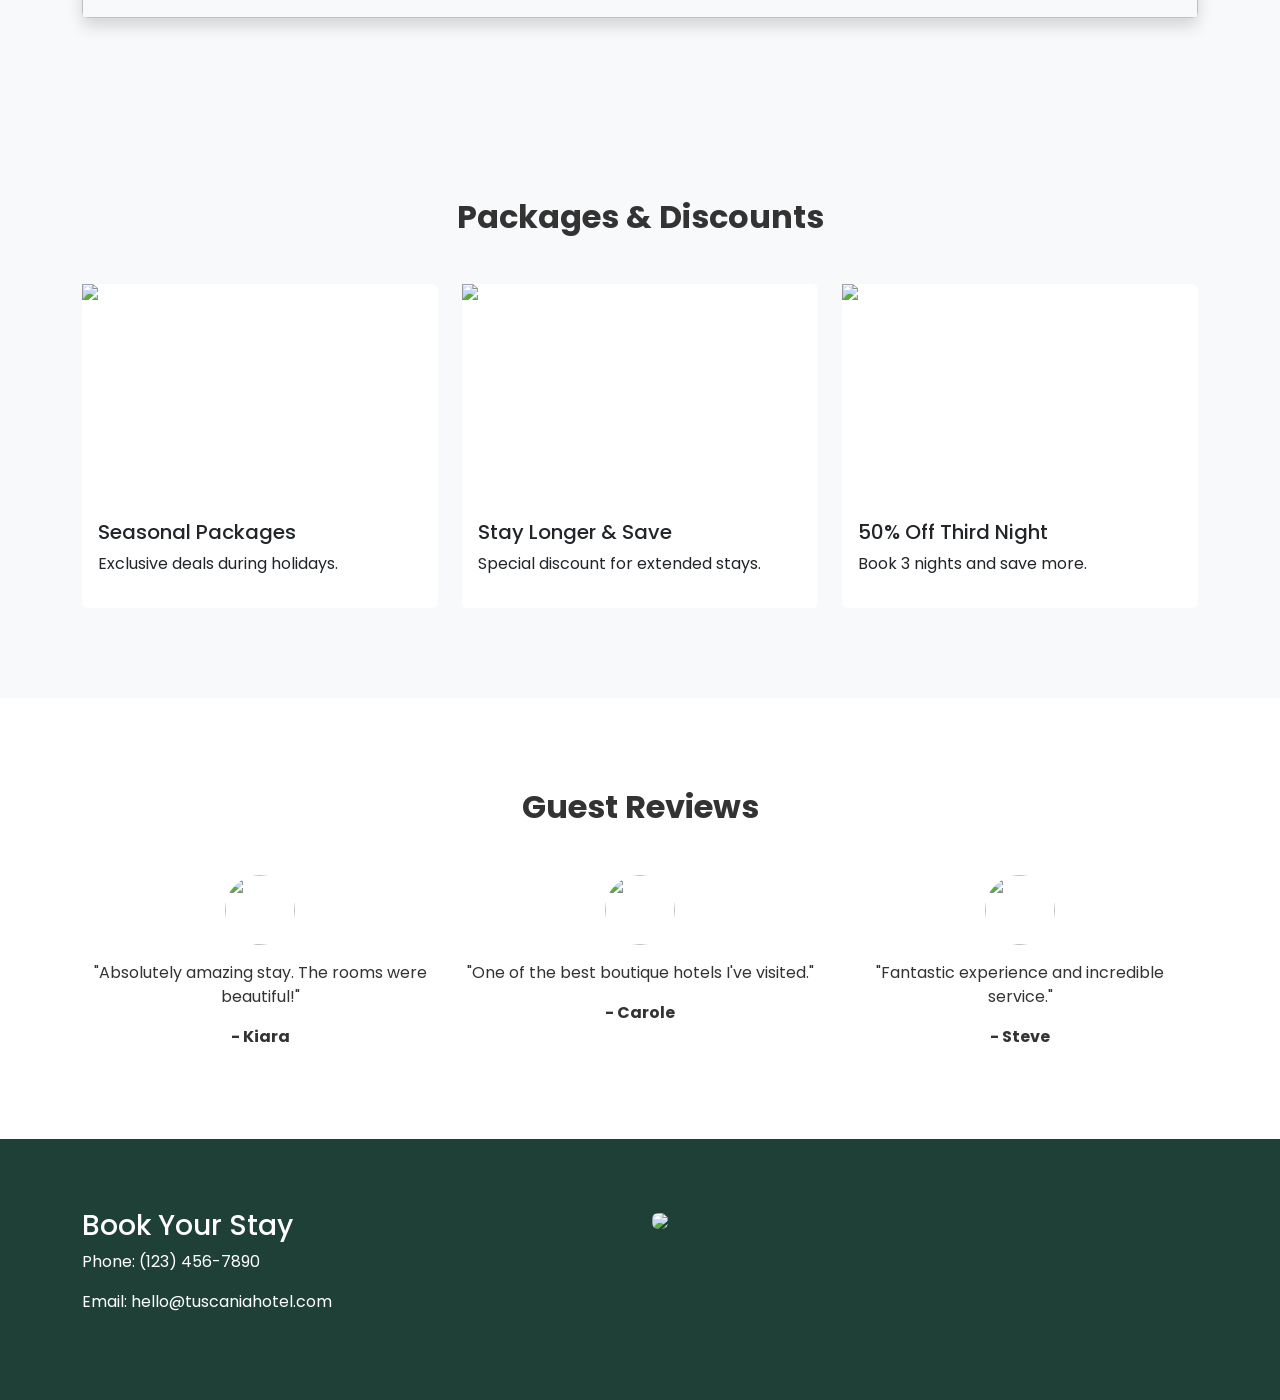
==== commit 0d35bafa: "ffirst commit" ====
--- a/index.html
+++ b/index.html
@@ -1,1155 +1,654 @@
 <!DOCTYPE html>
 <html lang="en">
-  <head>
-    <!--
-    Green Villa - Single Page Website
-    Built with Bootstrap 5.3, jQuery (included at user request), and Vanilla JS.
-
-    Instructions:
-    - Replace placeholder links and images with real assets.
-    - Replace gallery images in the <div id="gallery"> with your actual images.
-    - Replace reservation sample links with the real Airbnb / Agoda / Booking.com URLs for each villa.
-    - Replace the Google Maps iframe src with the official embed (if you have a place-specific embed link).
-
-    Author: Generated for the user (Green Villa)
-  -->
-    <meta charset="utf-8" />
-    <meta name="viewport" content="width=device-width, initial-scale=1" />
-    <title>Green Villa — Villas, Cooking Classes & Tours</title>
-    <meta
-      name="description"
-      content="Green Villa — boutique villas offering accommodation, local cooking classes and curated tours. Book via Airbnb, Agoda or Booking.com."
-    />
-    <meta
-      name="keywords"
-      content="Green Villa, villas, Sri Lanka, cooking classes, tours, accommodation"
-    />
-
-    <!-- Google Fonts: Playfair Display (headings) + Inter (body) -->
-    <link
-      href="https://fonts.googleapis.com/css2?family=Inter:wght@300;400;600;700&family=Playfair+Display:wght@400;600;700&display=swap"
-      rel="stylesheet"
-    />
-
-    <!-- Bootstrap CSS -->
-    <link
-      href="https://cdn.jsdelivr.net/npm/bootstrap@5.3.2/dist/css/bootstrap.min.css"
-      rel="stylesheet"
-    />
-    <!-- FontAwesome -->
-    <link
-      rel="stylesheet"
-      href="https://cdnjs.cloudflare.com/ajax/libs/font-awesome/6.4.0/css/all.min.css"
-    />
-    <link rel="stylesheet" href="style.css" />
-  </head>
-  <body>
+
+<head>
+    <meta charset="UTF-8">
+    <meta name="viewport" content="width=device-width, initial-scale=1.0">
+
+    <title>Luxury Stay</title>
+
+    <!-- Bootstrap -->
+    <link href="https://cdn.jsdelivr.net/npm/bootstrap@5.3.3/dist/css/bootstrap.min.css" rel="stylesheet">
+
+    <!-- Google Font -->
+    <link href="https://fonts.googleapis.com/css2?family=Poppins:wght@300;400;500;600;700&display=swap"
+        rel="stylesheet">
+
+    <style>
+        body {
+            font-family: 'Poppins', sans-serif;
+            color: #333;
+        }
+
+        /* ===========================
+NAVBAR
+=========================== */
+
+        .navbar {
+            background: rgba(0, 0, 0, 0.4);
+            backdrop-filter: blur(8px);
+        }
+
+        /* ===========================
+HERO SECTION
+=========================== */
+
+        .hero {
+            height: 90vh;
+            background-image: url("https://images.unsplash.com/photo-1566073771259-6a8506099945");
+            background-size: cover;
+            background-position: center;
+            position: relative;
+            color: white;
+        }
+
+        .hero::after {
+            content: "";
+            position: absolute;
+            top: 0;
+            left: 0;
+            right: 0;
+            bottom: 0;
+            background: rgba(0, 0, 0, 0.45);
+        }
+
+        .hero-content {
+            position: relative;
+            z-index: 2;
+        }
+
+        .btn-main {
+            background: #c49a6c;
+            border: none;
+            padding: 12px 30px;
+            color: white;
+        }
+
+        .btn-main:hover {
+            background: #a98256;
+        }
+
+        /* ===========================
+SECTION SPACING
+=========================== */
+
+        .section {
+            padding: 90px 0;
+        }
+
+        /* ===========================
+AWARDS
+=========================== */
+
+        .award-card {
+            background: #1f4037;
+            color: white;
+            padding: 40px;
+            border-radius: 10px;
+            transition: 0.3s;
+        }
+
+        .award-card:hover {
+            transform: translateY(-8px);
+        }
+
+        /* ===========================
+ROOMS
+=========================== */
+
+        .room-card {
+            border: none;
+            transition: 0.3s;
+        }
+
+        .room-card:hover {
+            transform: translateY(-8px);
+            box-shadow: 0 15px 40px rgba(0, 0, 0, 0.15);
+        }
+
+        .room-img {
+            height: 250px;
+            object-fit: cover;
+        }
+
+        /* ===========================
+FEATURE ROOM
+=========================== */
+
+        .feature {
+            background: #f7f7f7;
+        }
+
+        /*  ===========================
+Image Gallery
+ =========================== */
+        .gallery-img {
+            height: 500px;
+            object-fit: cover;
+        }
+
+        /* ===========================
+PACKAGES
+=========================== */
+
+        .package-card img {
+            height: 220px;
+            object-fit: cover;
+        }
+
+        .package-card {
+            border: none;
+            transition: 0.3s;
+        }
+
+        .package-card:hover {
+            transform: scale(1.03);
+        }
+
+        /* ===========================
+REVIEWS
+=========================== */
+
+        .review img {
+            width: 70px;
+            height: 70px;
+            object-fit: cover;
+        }
+
+        /* ===========================
+FOOTER
+=========================== */
+
+        .footer {
+            background: #1f4037;
+            color: white;
+            padding: 70px 0;
+        }
+    </style>
+</head>
+
+<body>
+
+
+    <!-- ===================================== -->
     <!-- NAVBAR -->
-    <nav class="navbar navbar-expand-lg navbar-light sticky-top">
-      <!-- <nav class="navbar navbar-expand-lg navbar-light sticky-top"></nav> -->
-      <div class="container">
-        <a class="navbar-brand d-flex align-items-center gap-2" href="#">
-          <!-- Site logo placeholder - replace with your actual logo image -->
-          <img
-            src="/favicon.ico"
-            alt="Green Villa logo"
-            width="42"
-            height="42"
-            class="rounded"
-          />
-          <span class="brand fs-4">Green Villa</span>
-        </a>
-        <button
-          class="navbar-toggler"
-          type="button"
-          data-bs-toggle="collapse"
-          data-bs-target="#navMenu"
-          title="Toggle navigation"
-        >
-          <span class="navbar-toggler-icon"></span>
-        </button>
-        <div class="collapse navbar-collapse" id="navMenu">
-          <ul class="navbar-nav ms-auto align-items-lg-center">
-            <li class="nav-item">
-              <a class="nav-link" href="#about">About</a>
-            </li>
-            <li class="nav-item">
-              <a class="nav-link" href="#villas">Villas</a>
-            </li>
-            <li class="nav-item">
-              <a class="nav-link" href="#experiences">Experiences</a>
-            </li>
-            <li class="nav-item">
-              <a class="nav-link" href="#gallery">Gallery</a>
-            </li>
-            <li class="nav-item">
-              <a class="nav-link" href="#reviews">Reviews</a>
-            </li>
-            <li class="nav-item">
-              <a class="nav-link" href="#location">Location</a>
-            </li>
-            <li class="nav-item">
-              <a class="nav-link btn btn-sm ms-2 cta-btn" href="#contact"
-                >Reserve</a
-              >
-            </li>
-          </ul>
-        </div>
-      </div>
+    <!-- ===================================== -->
+
+    <nav class="navbar navbar-expand-lg navbar-dark fixed-top">
+
+        <div class="container">
+
+            <a class="navbar-brand fw-bold" href="#">Tuscania</a>
+
+            <button class="navbar-toggler" data-bs-toggle="collapse" data-bs-target="#menu">
+                <span class="navbar-toggler-icon"></span>
+            </button>
+
+            <div class="collapse navbar-collapse" id="menu">
+
+                <ul class="navbar-nav ms-auto">
+
+                    <li class="nav-item"><a class="nav-link" href="#">Home</a></li>
+                    <li class="nav-item"><a class="nav-link" href="#">Rooms</a></li>
+                    <li class="nav-item"><a class="nav-link" href="#">Packages</a></li>
+                    <li class="nav-item"><a class="nav-link" href="#">Reviews</a></li>
+                    <li class="nav-item"><a class="nav-link btn btn-main ms-3" href="#">Book Now</a></li>
+
+                </ul>
+
+            </div>
+        </div>
     </nav>
 
-    <!-- HERO -->
-    <header class="hero position-relative">
-      <div
-        id="heroCarousel"
-        class="carousel slide carousel-fade"
-        data-bs-ride="carousel"
-      >
-        <div class="carousel-inner">
-          <div class="carousel-item active">
-            <img
-              src="res/img/hero-slider/1.png"
-              class="d-block w-100"
-              alt="Green Villa"
-            />
-          </div>
-          <div class="carousel-item">
-            <img
-              src="res/img/hero-slider/2.png"
-              class="d-block w-100"
-              alt="Green Mist"
-            />
-          </div>
-          <div class="carousel-item">
-            <img
-              src="res/img/hero-slider/3.png"
-              class="d-block w-100"
-              alt="Tours"
-            />
-          </div>
-          <div class="carousel-item">
-            <img
-              src="res/img/hero-slider/4.png"
-              class="d-block w-100"
-              alt="Tours"
-            />
-          </div>
-          <div class="carousel-item">
-            <img
-              src="res/img/hero-slider/5.png"
-              class="d-block w-100"
-              alt="Tours"
-            />
-          </div>
-        </div>
-      </div>
-
-      <!-- Dark overlay for readability -->
-      <div class="hero-overlay"></div>
-
-      <!-- Hero content -->
-      <div
-        class="container position-absolute top-50 start-50 translate-middle text-white"
-      >
-        <p class="mb-2 text-uppercase small text-white">
-          Boutique villas & authentic experiences
-        </p>
-        <h1 class="display-4 fw-bold">Green Villa — Your Peaceful Retreat</h1>
-        <p class="lead">
-          Escape to a serene green hideaway. Four spacious villas, personalised
-          cooking classes and curated local tours make Green Villa the perfect
-          base for family gatherings and small group retreats.
-        </p>
-        <div class="mt-3">
-          <a href="#villas" class="btn btn-success btn-lg me-2">View Villas</a>
-          <a href="#experiences" class="btn btn-outline-light btn-lg"
-            >Experiences</a
-          >
-        </div>
-        <!-- Quick contact actions -->
-        <div class="mt-4">
-          <a
-            class="btn btn-dark me-2"
-            href="https://wa.me/94776715116?text=Hello%20Green%20Villa%20--%20I%20want%20to%20book"
-            target="_blank"
-            rel="noopener no-referrer-when-downgrade"
-            >WhatsApp</a
-          >
-          <a class="btn btn-dark me-2"href="tel:+1234567890">Call +94 75 232 6956</a>
-        </div>
-      </div>
-    </header>
-
-    <!-- ABOUT -->
-    <section id="about" class="py-5">
-      <div class="container">
-        <div class="row gy-4 align-items-center">
-          <div class="col-md-6">
-            <h2 class="brand">About Green Villa</h2>
-            <p class="text-muted">
-              Set among verdant gardens and quiet lanes, Green Villa offers four
-              independent villas each designed for comfort and privacy. Our team
-              curates local experiences — from hands-on cooking classes to
-              immersive cultural and nature tours.
-            </p>
-            <ul>
-              <li>Personalised hospitality and daily housekeeping.</li>
-              <li>Wi-Fi, private kitchens, and flexible check-in options.</li>
-              <li>Sustainability-minded operations and local sourcing.</li>
-            </ul>
-          </div>
-          <div class="col-md-6">
-            <div class="card p-3 villa-card shadow-sm">
-              <div class="p-4 text-center">
-                <div class="logo-mark fs-3 mb-2">Our Villa Range</div>
-                <p class="small text-muted">
-                  Four villas · Cooking classes · Guided tours
-                </p>
-                <div class="d-flex gap-2 justify-content-center mt-3">
-                  <span class="villa-badge">Green Villa</span>
-                  <span class="villa-badge">Green Mist</span>
-                  <span class="villa-badge">Green Meadow</span>
-                  <span class="villa-badge">Green Lodge</span>
-                </div>
-              </div>
-            </div>
-          </div>
-        </div>
-      </div>
-    </section>
-
-    <!-- VILLAS -->
-    <section id="villas" class="py-5 bg-white">
-      <div class="container">
-        <div class="d-flex justify-content-between align-items-center mb-4">
-          <h2 class="brand mb-0">Our Villas</h2>
-          <p class="mb-0 text-muted">
-            Select a villa to view facilities and book via your favourite OTA
-          </p>
-        </div>
-
-        <div class="row g-4">
-          <!-- Villa Card Template - no photos inside cards as requested -->
-
-          <!-- GREEN VILLA (12 adults) -->
-          <div class="col-md-6 col-lg-3">
-            <div class="card villa-card h-100 p-3">
-              <div class="text-center">
-                <div>
-                  <img
-                    src="res/img/logo/villa.png"
-                    alt="Green Villa Logo"
-                    class="logo-img"
-                  />
-                  <br />
-                  <small class="text-muted">Up to 12 adults </small
-                  ><span class="badge bg-success">Popular</span>
-                </div>
-                <div class="text-end"></div>
-              </div>
-              <div class="mb-3">
-                <h6 class="mb-1">Facilities</h6>
-                <ul class="small text-muted">
-                  <li>4 Bedrooms · 2 Bathrooms</li>
-                  <li>Full kitchen · Living area</li>
-                  <li>Wi‑Fi . JBL Speaker on Request</li>
-                  <li>Free parking · Breakfast available</li>
-                </ul>
-              </div>
-              <div class="mt-auto d-flex gap-2">
-                <!-- Reservation buttons to OTAs (sample links) -->
-                <a
-                  href="https://www.airbnb.co.uk/rooms/1225739069810122155?viralityEntryPoint=1&s=76"
-                  target="_blank"
-                  class="btn btn-outline-secondary btn-sm flex-fill"
-                  rel="noopener no-referrer-when-downgrade"
-                >
-                  <i class="fab fa-airbnb text-primary"></i>
-                  Airbnb</a
-                >
-                <a
-                  href="https://www.agoda.com/"
-                  target="_blank"
-                  class="btn btn-outline-secondary btn-sm flex-fill"
-                  rel="noopener no-referrer-when-downgrade"
-                  ><i class="fas fa-globe-asia text-primary"></i> Agoda</a
-                >
-                <a
-                  href="https://www.booking.com/Share-ds83zXz"
-                  target="_blank"
-                  class="btn btn-outline-secondary btn-sm flex-fill"
-                  rel="noopener no-referrer-when-downgrade"
-                  ><i class="fas fa-hotel text-primary"></i> Booking.com</a
-                >
-              </div>
-            </div>
-          </div>
-
-          <!-- GREEN MIST (14 adults) -->
-          <div class="col-md-6 col-lg-3">
-            <div class="card villa-card h-100 p-3">
-              <div class="text-center">
-                <div>
-                  <img
-                    src="res/img/logo/mist.png"
-                    alt="Green Mist Logo"
-                    class="logo-img"
-                  />
-                  <br />
-                  <small class="text-muted">Up to 14 adults</small>
-                </div>
-              </div>
-              <div class="mb-3">
-                <h6 class="mb-1">Facilities</h6>
-                <ul class="small text-muted">
-                  <li>3 Bedrooms · Attached Bathrooms</li>
-                  <li>Full kitchen · Living area</li>
-                  <li>Wi‑Fi . JBL Speaker on Request</li>
-                  <li>Free parking · Breakfast available</li>
-                </ul>
-              </div>
-              <div class="mt-auto d-flex gap-2">
-                <a
-                  href="https://www.airbnb.co.uk/rooms/1421418476014808165?viralityEntryPoint=1&s=76"
-                  target="_blank"
-                  class="btn btn-outline-secondary btn-sm flex-fill"
-                  rel="noopener no-referrer-when-downgrade"
-                  ><i class="fab fa-airbnb text-primary"></i> Airbnb</a
-                >
-                <a
-                  href="https://www.agoda.com/"
-                  target="_blank"
-                  class="btn btn-outline-secondary btn-sm flex-fill"
-                  rel="noopener no-referrer-when-downgrade"
-                  ><i class="fas fa-globe-asia text-primary"></i> Agoda</a
-                >
-                <a
-                  href="https://www.booking.com/Share-ds83zXz"
-                  target="_blank"
-                  class="btn btn-outline-secondary btn-sm flex-fill"
-                  rel="noopener no-referrer-when-downgrade"
-                  ><i class="fas fa-hotel text-primary"></i> Booking.com</a
-                >
-              </div>
-            </div>
-          </div>
-
-          <!-- GREEN MEADOW (15 adults) -->
-          <div class="col-md-6 col-lg-3">
-            <div class="card villa-card h-100 p-3">
-              <div class="text-center">
-                <div>
-                  <img
-                    src="res/img/logo/meadow.png"
-                    alt="Green Meadow Logo"
-                    class="logo-img"
-                  />
-                  <br />
-                  <small class="text-muted">Up to 15 adults</small>
-                </div>
-              </div>
-              <div class="mb-3">
-                <h6 class="mb-1">Facilities</h6>
-                <ul class="small text-muted">
-                  <li>3 Bedrooms · Attached Bathrooms</li>
-                  <li>2 Bedrooms · Common Bathroom</li>
-                  <li>Full kitchen · Living area</li>
-                  <li>Wi‑Fi . JBL Speaker on Request</li>
-                  <li>Free parking · Breakfast available</li>
-                </ul>
-              </div>
-              <div class="mt-auto d-flex gap-2">
-                <a
-                  href="https://www.airbnb.com/"
-                  target="_blank"
-                  class="btn btn-outline-secondary btn-sm flex-fill"
-                  rel="noopener no-referrer-when-downgrade"
-                  ><i class="fab fa-airbnb text-primary"></i> Airbnb</a
-                >
-                <a
-                  href="https://www.agoda.com/"
-                  target="_blank"
-                  class="btn btn-outline-secondary btn-sm flex-fill"
-                  rel="noopener no-referrer-when-downgrade"
-                  ><i class="fas fa-globe-asia text-primary"></i> Agoda</a
-                >
-                <a
-                  href="https://www.booking.com/Share-ds83zXz"
-                  target="_blank"
-                  class="btn btn-outline-secondary btn-sm flex-fill"
-                  rel="noopener no-referrer-when-downgrade"
-                  ><i class="fas fa-hotel text-primary"></i> Booking.com</a
-                >
-              </div>
-            </div>
-          </div>
-
-          <!-- GREEN LODGE (23 adults) -->
-          <div class="col-md-6 col-lg-3">
-            <div class="card villa-card h-100 p-3">
-              <div class="text-center">
-                <div>
-                  <img
-                    src="res/img/logo/lodge.png"
-                    alt="Green Lodge Logo"
-                    class="logo-img"
-                  />
-                  <br />
-                  <small class="text-muted">Up to 23 adults</small>
-                </div>
-              </div>
-              <div class="mb-3">
-                <h6 class="mb-1">Facilities</h6>
-                <ul class="small text-muted">
-                  <li>3 Bedrooms · Attached Bathrooms</li>
-                  <li>2 Bedrooms · Common Bathroom</li>
-                  <li>Full kitchen · Living area</li>
-                  <li>Wi‑Fi . JBL Speaker on Request</li>
-                  <li>BBQ Grill · Outdoor Fireplace</li>
-                  <li>Free parking · Breakfast available</li>
-                </ul>
-              </div>
-              <div class="mt-auto d-flex gap-2">
-                <a
-                  href="https://www.airbnb.co.uk/rooms/1351832688725028929?viralityEntryPoint=1&s=76"
-                  target="_blank"
-                  class="btn btn-outline-secondary btn-sm flex-fill"
-                  rel="noopener no-referrer-when-downgrade"
-                  ><i class="fab fa-airbnb text-primary"></i> Airbnb</a
-                >
-                <a
-                  href="https://www.agoda.com/"
-                  target="_blank"
-                  class="btn btn-outline-secondary btn-sm flex-fill"
-                  rel="noopener no-referrer-when-downgrade"
-                  ><i class="fas fa-globe-asia text-primary"></i> Agoda</a
-                >
-                <a
-                  href="https://www.booking.com/Share-ds83zXz"
-                  target="_blank"
-                  class="btn btn-outline-secondary btn-sm flex-fill"
-                  rel="noopener no-referrer-when-downgrade"
-                  ><i class="fas fa-hotel text-primary"></i> Booking.com</a
-                >
-              </div>
-            </div>
-          </div>
-        </div>
-      </div>
-    </section>
-
-    <!-- EXPERIENCES -->
-    <section id="experiences" class="py-5">
-      <div class="container">
-        <div class="row align-items-start">
-          <div class="col-lg-6 mb-4">
-            <h2 class="brand">
-              <i class="fas fa-utensils text-green"></i> Cooking Classes
-            </h2>
-            <p class="text-muted">
-              Learn to cook traditional local dishes with our hands-on cooking
-              classes. Perfect for small groups or families — we focus on fresh,
-              locally sourced ingredients and simple techniques.
-            </p>
-            <ul class="small text-muted">
-              <li><strong>Duration:</strong> 2.5 hours</li>
-              <li><strong>Group size:</strong> 2–10 people</li>
-              <li><strong>Price :</strong> from 35 USD per person</li>
-              <li>
-                <strong>Included:</strong> Ingredients, apron, recipe card, meal
-                after class
-              </li>
-            </ul>
-            <div class="mt-3">
-              <a
-                href="https://wa.me/94776715116?text=I%20want%20to%20book%20a%20cooking%20class"
-                target="_blank"
-                class="btn btn-success me-2"
-                rel="noopener no-referrer-when-downgrade"
-                >Book on WhatsApp</a
-              >
-              <a href="tel:+1234567890" class="btn btn-outline-secondary me-2"
-                >Call to Reserve</a
-              >
-               <a
-                href="https://www.facebook.com/share/1GMMxww965/"
-                target="_blank"
-                class="btn btn-success me-2"
-                rel="noopener no-referrer-when-downgrade"
-                >Follow on Facebook</a
-              >
-            </div>
-          </div>
-
-          <div class="col-lg-6 mb-4">
-            <h2 class="brand">
-              <i class="fas fa-hiking text-green"></i> Tours
-            </h2>
-            <p class="text-muted">
-              We offer curated half-day and full-day tours that introduce guests
-              to local culture, nature walks and markets.
-            </p>
-            <div class="list-group small">
-              <div class="list-group-item">
-                <h6 class="mb-1">Cultural Village Tour — 3 hours</h6>
-                <p class="mb-1 text-muted">
-                  Visit a nearby village, tea tasting, and traditional crafts
-                  demonstration.
-                </p>
-                <small>From 45 USD per person</small>
-              </div>
-              <div class="list-group-item">
-                <h6 class="mb-1">Nature & Waterfall Hike — Half day</h6>
-                <p class="mb-1 text-muted">
-                  Guided hike to a scenic waterfall, picnic lunch included.
-                </p>
-                <small>From 55 USD per person</small>
-              </div>
-              <div class="list-group-item">
-                <h6 class="mb-1">Market & Cooking Combo — Full day</h6>
-                <p class="mb-1 text-muted">
-                  Morning market visit with a local guide, followed by a cooking
-                  class using purchased ingredients.
-                </p>
-                <small>From 85 USD per person</small>
-              </div>
-            </div>
-            <div class="mt-3">
-              <a
-                href="https://wa.me/94776715116?text=I%20want%20to%20book%20a%20tour"
-                target="_blank"
-                class="btn btn-success me-2"
-                rel="noopener no-referrer-when-downgrade"
-                >Book on WhatsApp</a
-              >
-              <a href="tel:+1234567890" class="btn btn-outline-secondary"
-                >Call to Reserve</a
-              >
-            </div>
-          </div>
-        </div>
-      </div>
-    </section>
-
-    <!-- GALLERY -->
-    <section id="gallery" class="py-5 bg-white">
-      <div class="container">
-        <div class="d-flex justify-content-between align-items-center mb-3">
-          <h2 class="brand mb-0">Gallery</h2>
-        </div>
-
-        <div class="row g-3" id="gallery-grid">
-          <!-- Use real images: replace the src with your actual gallery photos -->
-          <!-- Gallery images from res/img/gallery/1.png to 20.png -->
-          <div class="col-6 col-md-4 col-lg-3">
-            <img
-              src="res/img/gallery/1.png"
-              class="gallery-img rounded shadow-sm"
-              alt="Gallery image 1"
-              data-bs-toggle="modal"
-              data-bs-target="#galleryModal"
-              data-src="res/img/gallery/1.png"
-            />
-          </div>
-          <div class="col-6 col-md-4 col-lg-3">
-            <img
-              src="res/img/gallery/2.png"
-              class="gallery-img rounded shadow-sm"
-              alt="Gallery image 2"
-              data-bs-toggle="modal"
-              data-bs-target="#galleryModal"
-              data-src="res/img/gallery/2.png"
-            />
-          </div>
-          <div class="col-6 col-md-4 col-lg-3">
-            <img
-              src="res/img/gallery/3.png"
-              class="gallery-img rounded shadow-sm"
-              alt="Gallery image 3"
-              data-bs-toggle="modal"
-              data-bs-target="#galleryModal"
-              data-src="res/img/gallery/3.png"
-            />
-          </div>
-          <div class="col-6 col-md-4 col-lg-3">
-            <img
-              src="res/img/gallery/4.png"
-              class="gallery-img rounded shadow-sm"
-              alt="Gallery image 4"
-              data-bs-toggle="modal"
-              data-bs-target="#galleryModal"
-              data-src="res/img/gallery/4.png"
-            />
-          </div>
-          <div class="col-6 col-md-4 col-lg-3">
-            <img
-              src="res/img/gallery/5.png"
-              class="gallery-img rounded shadow-sm"
-              alt="Gallery image 5"
-              data-bs-toggle="modal"
-              data-bs-target="#galleryModal"
-              data-src="res/img/gallery/5.png"
-            />
-          </div>
-          <div class="col-6 col-md-4 col-lg-3">
-            <img
-              src="res/img/gallery/6.png"
-              class="gallery-img rounded shadow-sm"
-              alt="Gallery image 6"
-              data-bs-toggle="modal"
-              data-bs-target="#galleryModal"
-              data-src="res/img/gallery/6.png"
-            />
-          </div>
-          <div class="col-6 col-md-4 col-lg-3">
-            <img
-              src="res/img/gallery/7.png"
-              class="gallery-img rounded shadow-sm"
-              alt="Gallery image 7"
-              data-bs-toggle="modal"
-              data-bs-target="#galleryModal"
-              data-src="res/img/gallery/7.png"
-            />
-          </div>
-          <div class="col-6 col-md-4 col-lg-3">
-            <img
-              src="res/img/gallery/8.png"
-              class="gallery-img rounded shadow-sm"
-              alt="Gallery image 8"
-              data-bs-toggle="modal"
-              data-bs-target="#galleryModal"
-              data-src="res/img/gallery/8.png"
-            />
-          </div>
-          <div class="col-6 col-md-4 col-lg-3">
-            <img
-              src="res/img/gallery/9.png"
-              class="gallery-img rounded shadow-sm"
-              alt="Gallery image 9"
-              data-bs-toggle="modal"
-              data-bs-target="#galleryModal"
-              data-src="res/img/gallery/9.png"
-            />
-          </div>
-          <div class="col-6 col-md-4 col-lg-3">
-            <img
-              src="res/img/gallery/10.png"
-              class="gallery-img rounded shadow-sm"
-              alt="Gallery image 10"
-              data-bs-toggle="modal"
-              data-bs-target="#galleryModal"
-              data-src="res/img/gallery/10.png"
-            />
-          </div>
-          <div class="col-6 col-md-4 col-lg-3">
-            <img
-              src="res/img/gallery/11.png"
-              class="gallery-img rounded shadow-sm"
-              alt="Gallery image 11"
-              data-bs-toggle="modal"
-              data-bs-target="#galleryModal"
-              data-src="res/img/gallery/11.png"
-            />
-          </div>
-          <div class="col-6 col-md-4 col-lg-3">
-            <img
-              src="res/img/gallery/12.png"
-              class="gallery-img rounded shadow-sm"
-              alt="Gallery image 12"
-              data-bs-toggle="modal"
-              data-bs-target="#galleryModal"
-              data-src="res/img/gallery/12.png"
-            />
-          </div>
-          <div class="col-6 col-md-4 col-lg-3">
-            <img
-              src="res/img/gallery/13.png"
-              class="gallery-img rounded shadow-sm"
-              alt="Gallery image 13"
-              data-bs-toggle="modal"
-              data-bs-target="#galleryModal"
-              data-src="res/img/gallery/13.png"
-            />
-          </div>
-          <div class="col-6 col-md-4 col-lg-3">
-            <img
-              src="res/img/gallery/14.png"
-              class="gallery-img rounded shadow-sm"
-              alt="Gallery image 14"
-              data-bs-toggle="modal"
-              data-bs-target="#galleryModal"
-              data-src="res/img/gallery/14.png"
-            />
-          </div>
-          <div class="col-6 col-md-4 col-lg-3">
-            <img
-              src="res/img/gallery/15.png"
-              class="gallery-img rounded shadow-sm"
-              alt="Gallery image 15"
-              data-bs-toggle="modal"
-              data-bs-target="#galleryModal"
-              data-src="res/img/gallery/15.png"
-            />
-          </div>
-          <div class="col-6 col-md-4 col-lg-3">
-            <img
-              src="res/img/gallery/16.png"
-              class="gallery-img rounded shadow-sm"
-              alt="Gallery image 16"
-              data-bs-toggle="modal"
-              data-bs-target="#galleryModal"
-              data-src="res/img/gallery/16.png"
-            />
-          </div>
-          <div class="col-6 col-md-4 col-lg-3">
-            <img
-              src="res/img/gallery/17.png"
-              class="gallery-img rounded shadow-sm"
-              alt="Gallery image 17"
-              data-bs-toggle="modal"
-              data-bs-target="#galleryModal"
-              data-src="res/img/gallery/17.png"
-            />
-          </div>
-          <div class="col-6 col-md-4 col-lg-3">
-            <img
-              src="res/img/gallery/18.png"
-              class="gallery-img rounded shadow-sm"
-              alt="Gallery image 18"
-              data-bs-toggle="modal"
-              data-bs-target="#galleryModal"
-              data-src="res/img/gallery/18.png"
-            />
-          </div>
-          <div class="col-6 col-md-4 col-lg-3">
-            <img
-              src="res/img/gallery/19.png"
-              class="gallery-img rounded shadow-sm"
-              alt="Gallery image 19"
-              data-bs-toggle="modal"
-              data-bs-target="#galleryModal"
-              data-src="res/img/gallery/19.png"
-            />
-          </div>
-          <div class="col-6 col-md-4 col-lg-3">
-            <img
-              src="res/img/gallery/20.png"
-              class="gallery-img rounded shadow-sm"
-              alt="Gallery image 20"
-              data-bs-toggle="modal"
-              data-bs-target="#galleryModal"
-              data-src="res/img/gallery/20.png"
-            />
-          </div>
-        </div>
-      </div>
-
-      <!-- Gallery Modal for larger view -->
-      <div class="modal fade" id="galleryModal" tabindex="-1">
-        <div class="modal-dialog modal-xl modal-dialog-centered">
-          <div class="modal-content">
-            <div class="modal-body p-0">
-              <button
-                type="button"
-                class="btn-close position-absolute m-3 end-0"
-                data-bs-dismiss="modal"
-                aria-label="Close"
-              ></button>
-              <img
-                src=""
-                id="galleryModalImg"
-                alt="Gallery large"
-                class="gallery-modal-img"
-              />
-            </div>
-          </div>
-        </div>
-      </div>
-    </section>
-
+
+    <!-- ===================================== -->
+    <!-- HERO SECTION -->
+    <!-- ===================================== -->
+
+    <section class="hero d-flex align-items-center text-center">
+
+        <div class="container hero-content">
+
+            <h1 class="display-4 fw-bold">Your Dream Vacation Starts Here</h1>
+
+            <p class="lead mt-3">Luxury rooms, breathtaking views, unforgettable memories.</p>
+
+            <a class="btn btn-main mt-3">Explore Rooms</a>
+
+        </div>
+
+    </section>
+
+
+
+    <!-- ===================================== -->
+    <!-- WELCOME SECTION -->
+    <!-- ===================================== -->
+
+    <section class="section">
+
+        <div class="container">
+
+            <div class="row align-items-center">
+
+                <div class="col-lg-6">
+
+                    <h2 class="fw-bold mb-3">Your Home Away From Home</h2>
+
+                    <p>
+                        Experience world-class hospitality, beautifully designed rooms,
+                        and exceptional service that will make every moment memorable.
+                    </p>
+
+                </div>
+
+                <div class="col-lg-6">
+
+                    <img class="img-fluid rounded" src="https://images.unsplash.com/photo-1560448075-bb4caa6d7a0a">
+
+                </div>
+
+            </div>
+
+        </div>
+
+    </section>
+
+
+    <!-- ===================================== -->
+    <!-- AWARDS SECTION -->
+    <!-- ===================================== -->
+
+    <section class="section bg-light">
+
+        <div class="container text-center">
+
+            <h2 class="fw-bold mb-5">Our Awards</h2>
+
+            <div class="row g-4">
+
+                <div class="col-md-4">
+                    <div class="award-card">
+                        <h4>2025 B&B of the Year</h4>
+                        <p>Recognized for outstanding hospitality.</p>
+                    </div>
+                </div>
+
+                <div class="col-md-4">
+                    <div class="award-card">
+                        <h4>Top 5 Stays</h4>
+                        <p>Best luxury boutique experience.</p>
+                    </div>
+                </div>
+
+                <div class="col-md-4">
+                    <div class="award-card">
+                        <h4>Best Small Hotel</h4>
+                        <p>Guest satisfaction excellence.</p>
+                    </div>
+                </div>
+
+            </div>
+
+        </div>
+
+    </section>
+
+
+
+    <!-- ===================================== -->
+    <!-- ROOMS SECTION -->
+    <!-- ===================================== -->
+
+    <section class="section">
+
+        <div class="container">
+
+            <h2 class="text-center fw-bold mb-5">Our Rooms</h2>
+
+            <div class="row g-4">
+
+                <!-- ROOM CARD -->
+
+                <div class="col-lg-4">
+
+                    <div class="card room-card">
+
+                        <img class="room-img card-img-top"
+                            src="https://images.unsplash.com/photo-1582719478250-c89cae4dc85b">
+
+                        <div class="card-body">
+
+                            <h5>Queen Suite Deluxe</h5>
+                            <p class="text-muted">2 guests • 1 bedroom</p>
+
+                            <h6 class="fw-bold">$380 / night</h6>
+
+                        </div>
+                    </div>
+
+                </div>
+
+
+                <div class="col-lg-4">
+
+                    <div class="card room-card">
+
+                        <img class="room-img card-img-top"
+                            src="https://images.unsplash.com/photo-1590490360182-c33d57733427">
+
+                        <div class="card-body">
+
+                            <h5>King Suite Deluxe</h5>
+                            <p class="text-muted">3 guests • 1 bedroom</p>
+
+                            <h6 class="fw-bold">$420 / night</h6>
+
+                        </div>
+                    </div>
+
+                </div>
+
+
+                <div class="col-lg-4">
+
+                    <div class="card room-card">
+
+                        <img class="room-img card-img-top"
+                            src="https://images.unsplash.com/photo-1560185127-6ed189bf02f4">
+
+                        <div class="card-body">
+
+                            <h5>King Suite + Courtyard</h5>
+                            <p class="text-muted">4 guests • 2 bedrooms</p>
+
+                            <h6 class="fw-bold">$730 / night</h6>
+
+                        </div>
+                    </div>
+
+                </div>
+
+
+            </div>
+        </div>
+
+    </section>
+
+
+
+    <!-- ===================================== -->
+    <!-- FEATURE ROOM -->
+    <!-- ===================================== -->
+
+    <section class="section feature">
+
+        <div class="container">
+
+            <div class="row align-items-center">
+
+                <div class="col-lg-6">
+
+                    <img class="img-fluid rounded" src="https://images.unsplash.com/photo-1560448204-e02f11c3d0e2">
+
+                </div>
+
+                <div class="col-lg-6">
+
+                    <h2 class="fw-bold">King Suite + Courtyard</h2>
+
+                    <p>
+                        Enjoy stunning views, luxurious bedding, private balcony,
+                        and spacious interiors designed for ultimate comfort.
+                    </p>
+
+                    <a class="btn btn-main">Book This Room</a>
+
+                </div>
+
+            </div>
+
+        </div>
+
+    </section>
+
+    <!-- ===================================== -->
+    <!-- IMAGE GALLERY SLIDER -->
+    <!-- ===================================== -->
+
+    <section class="section bg-light">
+
+        <div class="container">
+
+            <h2 class="text-center fw-bold mb-5">Photo Gallery</h2>
+
+            <div id="galleryCarousel" class="carousel slide" data-bs-ride="carousel">
+
+                <!-- indicators -->
+                <div class="carousel-indicators">
+
+                    <button type="button" data-bs-target="#galleryCarousel" data-bs-slide-to="0"
+                        class="active"></button>
+                    <button type="button" data-bs-target="#galleryCarousel" data-bs-slide-to="1"></button>
+                    <button type="button" data-bs-target="#galleryCarousel" data-bs-slide-to="2"></button>
+
+                </div>
+
+
+                <div class="carousel-inner rounded shadow">
+
+                    <!-- Slide 1 -->
+                    <div class="carousel-item active">
+
+                        <img src="https://images.unsplash.com/photo-1566073771259-6a8506099945"
+                            class="d-block w-100 gallery-img">
+
+                        <div class="carousel-caption">
+                            <h5>Luxury Suites</h5>
+                        </div>
+
+                    </div>
+
+
+                    <!-- Slide 2 -->
+                    <div class="carousel-item">
+
+                        <img src="https://images.unsplash.com/photo-1560448075-bb4caa6d7a0a"
+                            class="d-block w-100 gallery-img">
+
+                        <div class="carousel-caption">
+                            <h5>Modern Interiors</h5>
+                        </div>
+
+                    </div>
+
+
+                    <!-- Slide 3 -->
+                    <div class="carousel-item">
+
+                        <img src="https://images.unsplash.com/photo-1542314831-068cd1dbfeeb"
+                            class="d-block w-100 gallery-img">
+
+                        <div class="carousel-caption">
+                            <h5>Infinity Pool</h5>
+                        </div>
+
+                    </div>
+
+                </div>
+
+
+                <!-- controls -->
+
+                <button class="carousel-control-prev" data-bs-target="#galleryCarousel" data-bs-slide="prev">
+                    <span class="carousel-control-prev-icon"></span>
+                </button>
+
+                <button class="carousel-control-next" data-bs-target="#galleryCarousel" data-bs-slide="next">
+                    <span class="carousel-control-next-icon"></span>
+                </button>
+
+            </div>
+
+        </div>
+    </section>
+
+    <!-- ===================================== -->
+    <!-- PACKAGES -->
+    <!-- ===================================== -->
+
+    <section class="section bg-light">
+
+        <div class="container">
+
+            <h2 class="text-center fw-bold mb-5">Packages & Discounts</h2>
+
+            <div class="row g-4">
+
+                <div class="col-md-4">
+
+                    <div class="card package-card">
+
+                        <img src="https://images.unsplash.com/photo-1552566626-52f8b828add9">
+
+                        <div class="card-body">
+
+                            <h5>Seasonal Packages</h5>
+                            <p>Exclusive deals during holidays.</p>
+
+                        </div>
+                    </div>
+
+                </div>
+
+
+                <div class="col-md-4">
+
+                    <div class="card package-card">
+
+                        <img src="https://images.unsplash.com/photo-1551776235-dde6d4829808">
+
+                        <div class="card-body">
+
+                            <h5>Stay Longer & Save</h5>
+                            <p>Special discount for extended stays.</p>
+
+                        </div>
+                    </div>
+
+                </div>
+
+
+                <div class="col-md-4">
+
+                    <div class="card package-card">
+
+                        <img src="https://images.unsplash.com/photo-1542314831-068cd1dbfeeb">
+
+                        <div class="card-body">
+
+                            <h5>50% Off Third Night</h5>
+                            <p>Book 3 nights and save more.</p>
+
+                        </div>
+                    </div>
+
+                </div>
+
+
+            </div>
+        </div>
+
+    </section>
+
+
+
+    <!-- ===================================== -->
     <!-- REVIEWS -->
-    <section id="reviews" class="py-5">
-      <div class="container">
-        <div class="d-flex justify-content-between align-items-center mb-3">
-          <h2 class="brand mb-0">Guest Reviews</h2>
-          <p class="mb-0 small text-muted">
-            Read what our guests say about their experience at Green Villa
-          </p>
-        </div>
-
-        <div class="row">
-          <div class="col-lg-6 mb-4">
-            <!-- Review 1 -->
-            <div class="card p-3 mb-3">
-              <div class="d-flex justify-content-between align-items-start">
-                <strong>Thaïs</strong>
-                <small class="text-muted">2 months ago</small>
-              </div>
-              <div class="mb-1">
-                <small>Holiday ❘ Solo</small>
-              </div>
-              <p class="mb-2">
-                I had a very nice stay in green villa. Perfect for 2 nights. Big
-                breakfast, really good dinner, really nice family, clean room,
-                nice view. Close to the waterfall and just a few minutes from
-                the city center by bus.
-              </p>
-              <div class="d-flex justify-content-between">
-                <small>Rooms: 4.0 | Service: 5.0 | Location: 5.0</small>
-                <small class="text-muted"
-                  >Hotel highlights: Great view · Quiet</small
-                >
-              </div>
-            </div>
-
-            <!-- Review 2 -->
-            <div class="card p-3 mb-3">
-              <div class="d-flex justify-content-between align-items-start">
-                <strong>Elaine Moraga</strong>
-                <small class="text-muted">3 months ago</small>
-              </div>
-              <div class="mb-1">
-                <small>Holiday ❘ Solo</small>
-              </div>
-              <p class="mb-2">
-                The place is located on the side of the road, which makes
-                getting around easy, as buses stop right outside. The room is
-                quite spacious, clean, and comfortable. The staff is a very
-                pleasant and helpful family. You can order breakfast, lunch, or
-                dinner, which is very generous. There is also a common room
-                where you can watch television.
-              </p>
-              <div>
-                <small>Rooms: 5.0 | Service: 5.0 | Location: 5.0</small>
-              </div>
-            </div>
-
-            <!-- Review 3 -->
-            <div class="card p-3 mb-3">
-              <div class="d-flex justify-content-between align-items-start">
-                <strong>Gine Zampi</strong>
-                <small class="text-muted">4 months ago</small>
-              </div>
-              <div class="mb-1">
-                <small>Holiday ❘ Solo</small>
-              </div>
-              <p class="mb-2">
-                I stayed in a dorm. The room and the common areas were very
-                clean, the location is just out of the city (still reachable
-                easily both walking or with a bus) and with a nice view and
-                close to the pekoe trail and other natural attractions. The host
-                family is friendly, welcoming and helpful, the food is amazing,
-                I highly recommend joining the dinner there, it tastes
-                delicious, and it's also a nice way to connect with the other
-                guests. I definitely recommend this place if you want to feel at
-                home, or even just unwind from the cities :)
-              </p>
-              <div class="d-flex justify-content-between">
-                <small>Rooms: 5.0 | Service: 5.0 | Location: 5.0</small>
-                <small class="text-muted"
-                  >Hotel highlights: Great view · Quiet · Great value</small
-                >
-              </div>
-            </div>
-          </div>
-
-          <div class="col-lg-6 mb-4">
-            <!-- Review 4 -->
-            <div class="card p-3 mb-3">
-              <div class="d-flex justify-content-between align-items-start">
-                <strong>JAYANI WICKRAMAGE</strong>
-                <small class="text-muted">4 months ago</small>
-              </div>
-              <div class="mb-1">
-                <small>Holiday ❘ Solo</small>
-              </div>
-              <p class="mb-2">
-                This homestay was a lovely experience. I appreciated the quieter
-                location outside the city (around half and hour away from
-                Lover's Leap waterfall), and as someone using public transport
-                on my own, it was easily accessible. My room was comfortable and
-                clean with a nice garden view, and the blankets were nice and
-                cozy. The shared bathroom was always clean, which was good. It
-                was also a very affordable and safe place to stay. I ordered
-                breakfast and dinner, and the Sri Lankan dinner was so good –
-                you could taste the freshness of the vegetables, from around
-                Nuwara Eliya, likely some from their own garden. The hosts were
-                genuinely kind and made everyone feel welcome. It's a real
-                homestay, so being respectful of their house rules, like curfew
-                is part of the experience.
-              </p>
-              <div class="d-flex justify-content-between">
-                <small>Rooms: 5.0 | Service: 5.0 | Location: 5.0</small>
-                <small class="text-muted">Hotel highlights: Great value</small>
-              </div>
-            </div>
-
-            <!-- Review 5 -->
-            <div class="card p-3 mb-3">
-              <div class="d-flex justify-content-between align-items-start">
-                <strong>János Németh</strong>
-                <small class="text-muted">5 months ago</small>
-              </div>
-              <div class="mb-1">
-                <small>Holiday ❘ Solo</small>
-              </div>
-              <p class="mb-2">
-                Kind hosts. Simple, enough dinner and breakfast. Calm and silent
-                room. Very small bathroom :) Close to the Pekoe Trail end.
-              </p>
-              <div class="d-flex justify-content-between">
-                <small>Rooms: 5.0 | Service: 5.0 | Location: 5.0</small>
-                <small class="text-muted"
-                  >Hotel highlights: Quiet · Great value</small
-                >
-              </div>
-            </div>
-
-            <!-- Review 6 -->
-            <div class="card p-3 mb-3">
-              <div class="d-flex justify-content-between align-items-start">
-                <strong>Blaque Saur</strong>
-                <small class="text-muted">5 months ago</small>
-              </div>
-              <p class="mb-2">
-                Super lovely family and views. I had a rice and curry dinner
-                that was delicious and the garden area is so gorgeous. Highly
-                recommend if you are starting or finishing the pekoe trail.
-                Thanks to this lovely family!
-              </p>
-            </div>
-          </div>
-        </div>
-
-        <!-- Review Platform Buttons -->
-        <div class="text-center mt-4">
-          <a
-            href="https://www.google.com/travel/hotels/entity/CgsIn6WIhJ_Dgt2QARAB/reviews?q=green%20villa.%20nuwara%20eliya&g2lb=4965990%2C4969803%2C72302247%2C72317059%2C72414906%2C72471280%2C72472051%2C72485658%2C72560029%2C72573224%2C72616120%2C72647020%2C72686036%2C72803964%2C72882230%2C72958624%2C72959983%2C72990342%2C73010541%2C73059275%2C73064215%2C73064764%2C73076417%2C73101993%2C73107088&hl=en-LK&gl=lk&cs=1&ssta=1&ts=CAEaSQorEicyJTB4M2FlMzgxODYyZTZlOTVlYjoweDkwYmEwYTE5ZjA4MjEyOWYaABIaEhQKBwjpDxAJGBwSBwjpDxAJGB0YATICEAAqCQoFOgNMS1IaAA&qs=CAE4AkIJCZ8SgvAZCrqQQgkJnxKC8BkKupA&ictx=111&utm_campaign=sharing&utm_medium=link&utm_source=htls"
-            class="btn btn-outline-primary me-2"
-            >Google Reviews</a
-          >
-          <a
-            href="https://www.tripadvisor.com/ShowUserReviews-g608524-d27069845-r1023013034-Green_Villa-Nuwara_Eliya_Central_Province.html"
-            class="btn btn-outline-primary me-2"
-            >TripAdvisor Reviews</a
-          >
-          <a href="https://www.booking.com/Share-ds83zXzhotel/lk/green-villa-nuwara-eliya.en-gb.html?aid=7344211&label=[base64]&sid=4231759d0389b2e6fb7b11bf1651c863&age=0&all_sr_blocks=1098469721_386882490_3_41_0&checkin=2025-09-21&checkout=2025-09-22&dest_id=10984697&dest_type=hotel&dist=0&group_adults=2&group_children=1&hapos=1&highlighted_blocks=1098469721_386882490_3_41_0&hpos=1&matching_block_id=1098469721_386882490_3_41_0&no_rooms=1&req_adults=2&req_age=0&req_children=1&room1=A%2CA%2C0&sb_price_type=total&sr_order=popularity&sr_pri_blocks=1098469721_386882490_3_41_0__1670&srepoch=1757689958&srpvid=67c46af204e10d81&type=total&ucfs=1&#tab-reviews" class="btn btn-outline-primary">Booking.com Reviews</a>
-        </div>
-      </div>
-    </section>
-
-    <!-- LOCATION / MAP -->
-    <section id="location" class="py-5 bg-white">
-      <div class="container">
-        <div class="row gy-4">
-          <div class="col-lg-6">
-            <h2 class="brand">Contact & Location</h2>
-            <p class="text-muted">
-              We are easy to reach from major towns and within scenic
-              surroundings. Click the map to open directions in Google Maps.
-            </p>
-            <div class="mb-3">
-              <a
-                href="https://wa.me/94776715116?text=Hello%20Green%20Villa%20--%20I%20want%20to%20make%20a%20reservation"
-                target="_blank"
-                class="btn btn-success me-2"
-                rel="noopener no-referrer-when-downgrade"
-                >WhatsApp Us</a
-              >
-              <a href="tel:+1234567890" class="btn btn-outline-secondary me-2"
-                >Call +94 75 232 6956</a
-              >
-              <a
-                href="mailto:greenvillainn@gmail.com"
-                class="btn btn-outline-secondary"
-                >Email</a
-              >
-            </div>
-            <p class="small text-muted">
-              Quick link:
-              <a
-                href="https://maps.app.goo.gl/VcrgcvoKpKxZNUn18"
-                target="_blank"
-                rel="noopener no-referrer-when-downgrade"
-                >Open in Google Maps</a
-              >
-            </p>
-
-            <ul class="list-unstyled small text-muted">
-              <li>
-                <strong>Address:</strong> Green Villa, Udapussellawa road,
-                Nuwara eliya, Sri Lanka.
-              </li>
-              <li><strong>Phone:</strong> +94 75 232 6956</li>
-              <li><strong>Email:</strong> greenvillainn@gmail.com</li>
-            </ul>
-
-            <!-- Social Media Links -->
-            <div class="social-links">
-              <a
-                href=" https://youtube.com/@greenvillainn?si=2C1TPZWXCdsHV1ib"
-                target="_blank"
-                class="social-link"
-                aria-label="YouTube"
-                rel="noopener no-referrer-when-downgrade"
-              >
-                <i class="fab fa-youtube"></i>
-              </a>
-              <a
-                href="https://www.facebook.com/share/1AwkiHQspJ/"
-                target="_blank"
-                class="social-link"
-                aria-label="Facebook"
-                rel="noopener no-referrer-when-downgrade"
-              >
-                <i class="fab fa-facebook-f"></i>
-              </a>
-              <a
-                href=" https://www.instagram.com/greenvillainn?igsh=MXV3bjJ3MHZjdG41bg=="
-                target="_blank"
-                class="social-link"
-                aria-label="Instagram"
-                rel="noopener no-referrer-when-downgrade"
-              >
-                <i class="fab fa-instagram"></i>
-              </a>
-              <a
-                href="https://www.tiktok.com/@green.villa.nuwar"
-                target="_blank"
-                class="social-link"
-                aria-label="TikTok"
-                rel="noopener no-referrer-when-downgrade"
-              >
-                <i class="fab fa-tiktok"></i>
-              </a>
-              <a
-                href="https://www.threads.net"
-                target="_blank"
-                class="social-link"
-                aria-label="Threads"
-                rel="noopener no-referrer-when-downgrade"
-              >
-                <i class="fab fa-threads"></i>
-              </a>
-            </div>
-          </div>
-          <div class="col-lg-6">
-            <div class="ratio ratio-16x9">
-              <!-- Replace with official Google Maps embed if you have it; this is a general search embed as a placeholder. -->
-              <iframe
-                src="https://www.google.com/maps/embed?pb=!1m18!1m12!1m3!1d506922.4116406565!2d80.1807588890625!3d6.970180900000004!2m3!1f0!2f0!3f0!3m2!1i1024!2i768!4f13.1!3m3!1m2!1s0x3ae381862e6e95eb%3A0x90ba0a19f082129f!2sGreen%20Villa!5e0!3m2!1sen!2slk!4v1757690260437!5m2!1sen!2slk"
-                class="map-iframe"
-                width="600"
-                height="450"
-                allowfullscreen=""
-                loading="lazy"
-                title="Green Villa Location Map"
-              ></iframe>
-            </div>
-          </div>
-        </div>
-      </div>
-    </section>
-
-    <!-- CONTACT / RESERVE -->
-
-    <!-- FOOTER -->
-    <footer class="py-4 mt-4">
-      <div class="container">
-        <div class="row align-items-center">
-          <div class="col-md-6">
-            <div class="d-flex align-items-center gap-3">
-              <img src="/favicon.ico" alt="logo" width="40" height="40" />
-              <div>
-                <div class="brand">Green Villa</div>
-                <small class="text-muted"
-                  >© <span id="year"></span> Green Villa. All rights
-                  reserved.</small
-                >
-              </div>
-            </div>
-          </div>
-          <div class="col-md-6 text-md-end">
-            <small class="text-muted"
-              >Green Villa, Udapussellawa road, Nuwara eliya, Sri Lanka. ·
-              Phone: +94 75 232 6956 · greenvillainn@gmail.com</small
-            >
-          </div>
-        </div>
-      </div>
-    </footer>
-
-    <!-- SCRIPTS -->
-    <!-- jQuery (requested), Popper & Bootstrap JS -->
-    <script src="https://code.jquery.com/jquery-3.7.1.min.js"></script>
-    <script src="https://cdn.jsdelivr.net/npm/@popperjs/core@2.11.8/dist/umd/popper.min.js"></script>
-    <script src="https://cdn.jsdelivr.net/npm/bootstrap@5.3.2/dist/js/bootstrap.min.js"></script>
-
-    <script>
-      // Update footer year
-      document.getElementById("year").textContent = new Date().getFullYear();
-
-      // Gallery modal image swap
-      (function () {
-        var galleryModal = document.getElementById("galleryModal");
-        galleryModal.addEventListener("show.bs.modal", function (event) {
-          var img = event.relatedTarget; // the clicked image
-          var src = img.getAttribute("data-src") || img.getAttribute("src");
-          document.getElementById("galleryModalImg").setAttribute("src", src);
-        });
-      })();
-
-      // Contact form submission handler (placeholder)
-      function submitContactForm(e) {
-        e.preventDefault();
-        var name = document.getElementById("name").value.trim();
-        var email = document.getElementById("email").value.trim();
-        var message = document.getElementById("message").value.trim();
-        if (!name || !email || !message) {
-          alert("Please complete all fields.");
-          return false;
-        }
-        // Default behaviour: open mail client with prefilled subject/body (replace with server endpoint if available)
-        var subject = encodeURIComponent(
-          "Green Villa reservation / inquiry from " + name
-        );
-        var body = encodeURIComponent(
-          "Name: " + name + "\nEmail: " + email + "\n\nMessage:\n" + message
-        );
-        window.location.href =
-          "mailto:greenvillainn@gmail.com?subject=" + subject + "&body=" + body;
-        return false;
-      }
-
-      // Small UX: smooth scrolling for internal anchors
-      $(function () {
-        $('a[href^="#"]').on("click", function (e) {
-          var target = this.hash;
-          if (target.length) {
-            e.preventDefault();
-            var $target = $(target);
-            $("html, body")
-              .stop()
-              .animate(
-                {
-                  scrollTop: $target.offset().top - 70,
-                },
-                500,
-                "swing"
-              );
-          }
-        });
-      });
-
-      // Accessibility: keyboard close for gallery modal image
-      document.addEventListener("keydown", function (e) {
-        if (e.key === "Escape") {
-          var modal = bootstrap.Modal.getInstance(
-            document.getElementById("galleryModal")
-          );
-          if (modal) modal.hide();
-        }
-      });
-    </script>
-  </body>
-</html>
+    <!-- ===================================== -->
+
+    <section class="section">
+
+        <div class="container text-center">
+
+            <h2 class="fw-bold mb-5">Guest Reviews</h2>
+
+            <div class="row g-4">
+
+                <div class="col-md-4 review">
+
+                    <img class="rounded-circle mb-3" src="https://randomuser.me/api/portraits/women/44.jpg">
+
+                    <p>"Absolutely amazing stay. The rooms were beautiful!"</p>
+
+                    <strong>- Kiara</strong>
+
+                </div>
+
+                <div class="col-md-4 review">
+
+                    <img class="rounded-circle mb-3" src="https://randomuser.me/api/portraits/women/65.jpg">
+
+                    <p>"One of the best boutique hotels I've visited."</p>
+
+                    <strong>- Carole</strong>
+
+                </div>
+
+                <div class="col-md-4 review">
+
+                    <img class="rounded-circle mb-3" src="https://randomuser.me/api/portraits/men/32.jpg">
+
+                    <p>"Fantastic experience and incredible service."</p>
+
+                    <strong>- Steve</strong>
+
+                </div>
+
+            </div>
+
+        </div>
+
+    </section>
+
+
+
+    <!-- ===================================== -->
+    <!-- FOOTER / CONTACT -->
+    <!-- ===================================== -->
+
+    <section class="footer">
+
+        <div class="container">
+
+            <div class="row">
+
+                <div class="col-lg-6">
+
+                    <h3>Book Your Stay</h3>
+
+                    <p>Phone: (123) 456-7890</p>
+
+                    <p>Email: hello@tuscaniahotel.com</p>
+
+                </div>
+
+                <div class="col-lg-6">
+
+                    <img class="img-fluid rounded" src="https://images.unsplash.com/photo-1551882547-ff40c63fe5fa">
+
+                </div>
+
+            </div>
+
+        </div>
+
+    </section>
+
+
+
+    <script src="https://cdn.jsdelivr.net/npm/bootstrap@5.3.3/dist/js/bootstrap.bundle.min.js"></script>
+
+</body>
+
+</html>
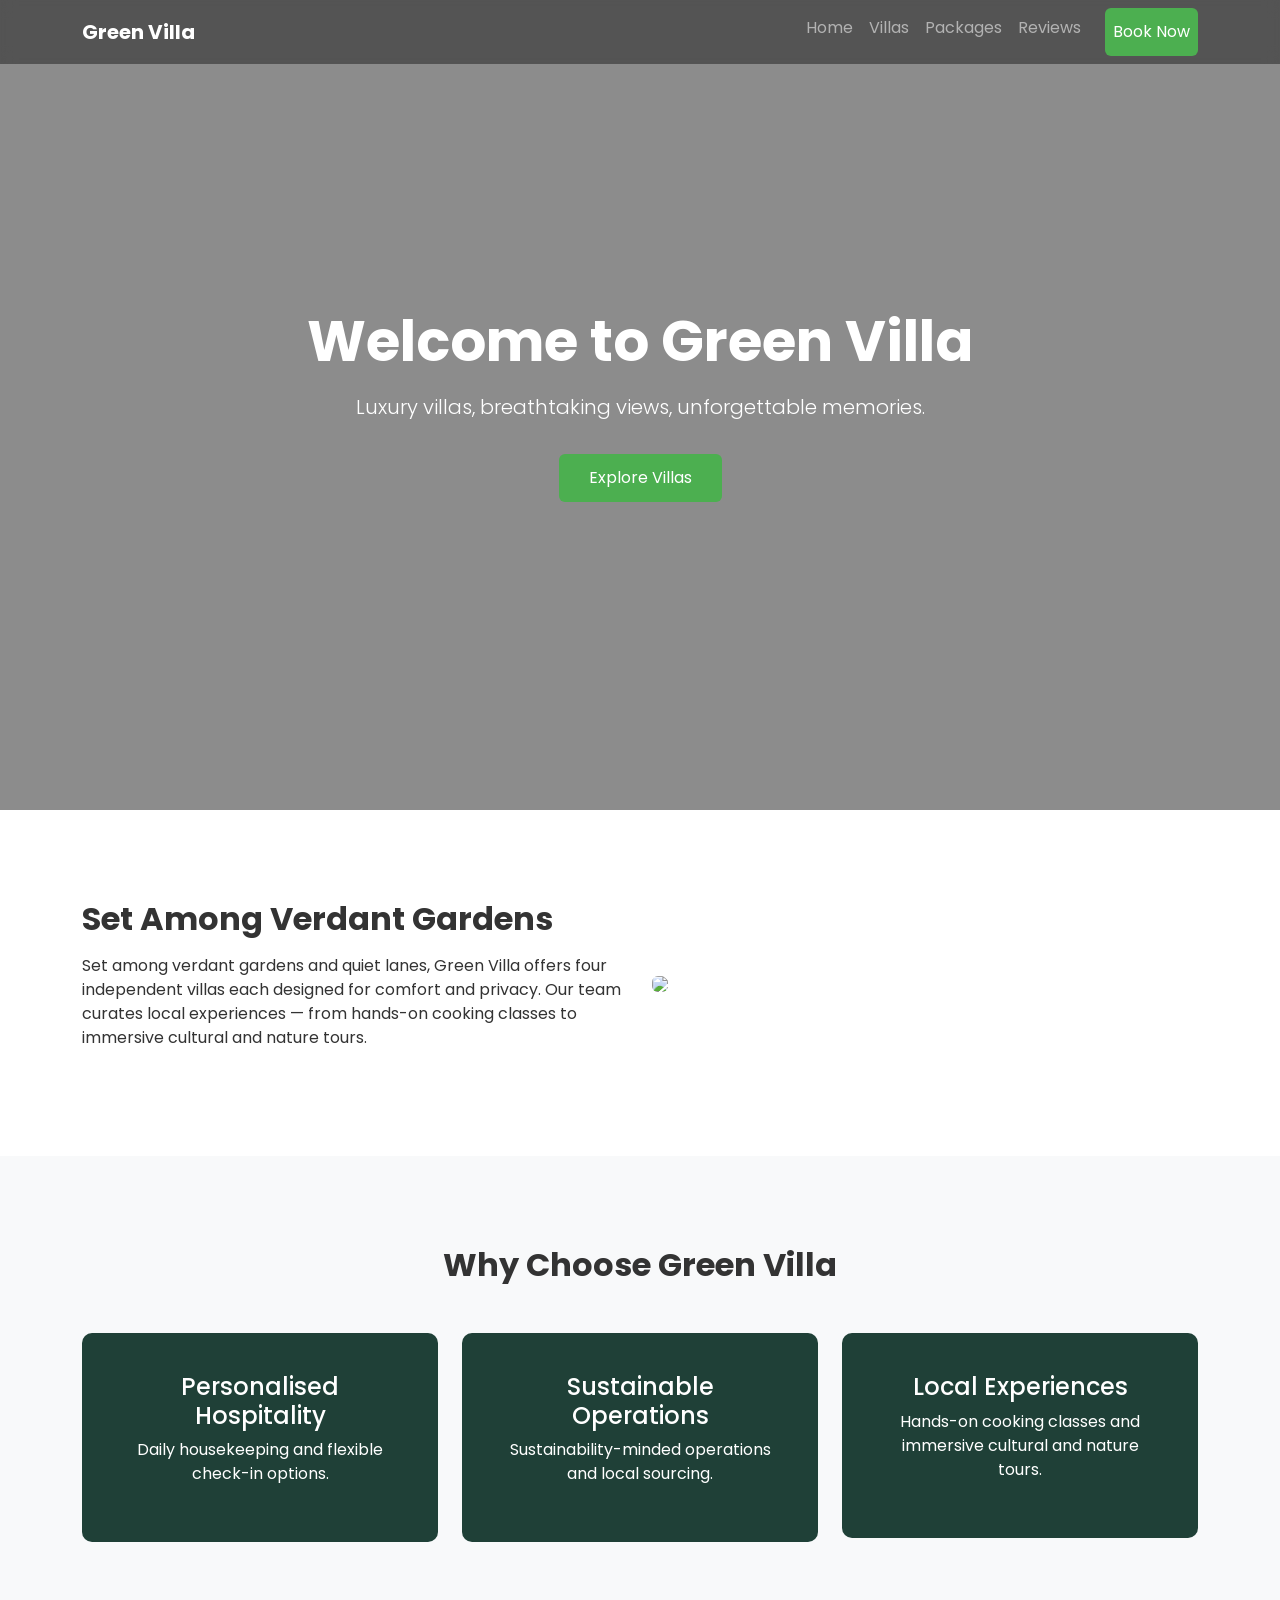
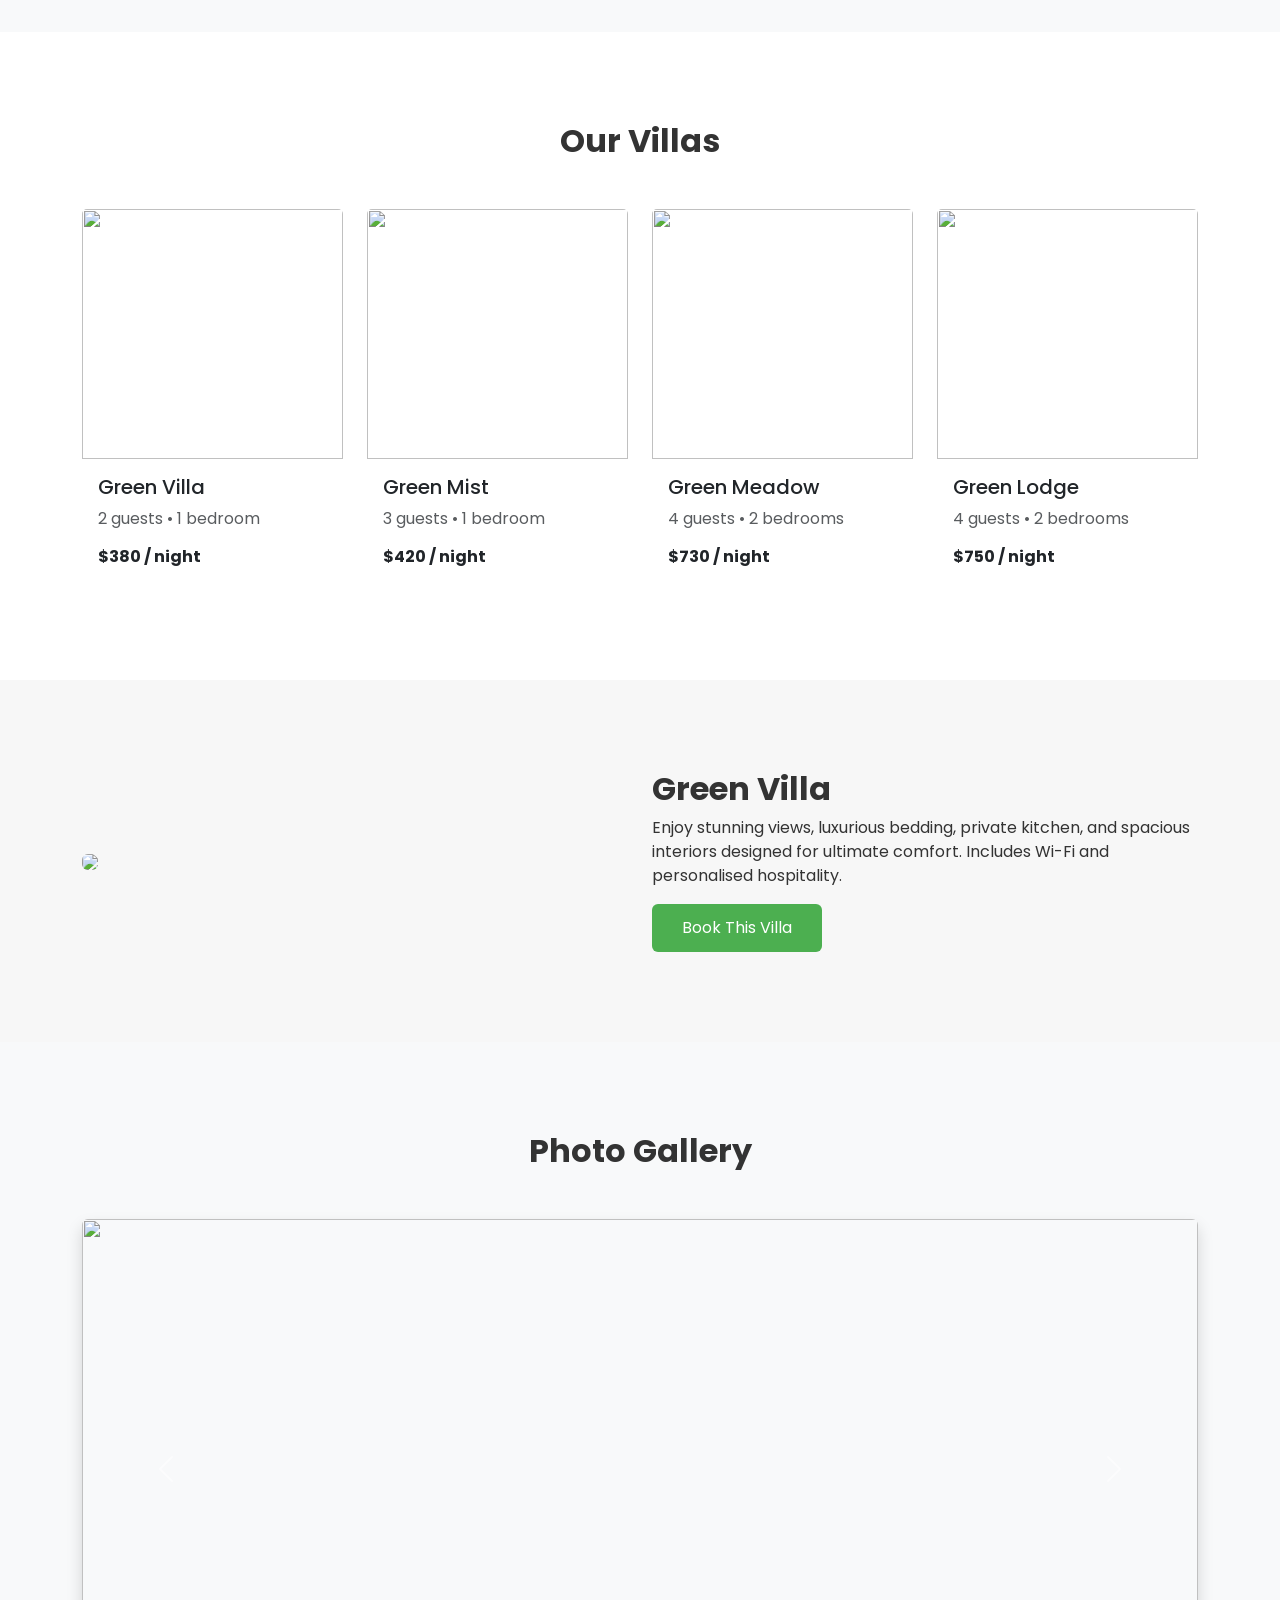
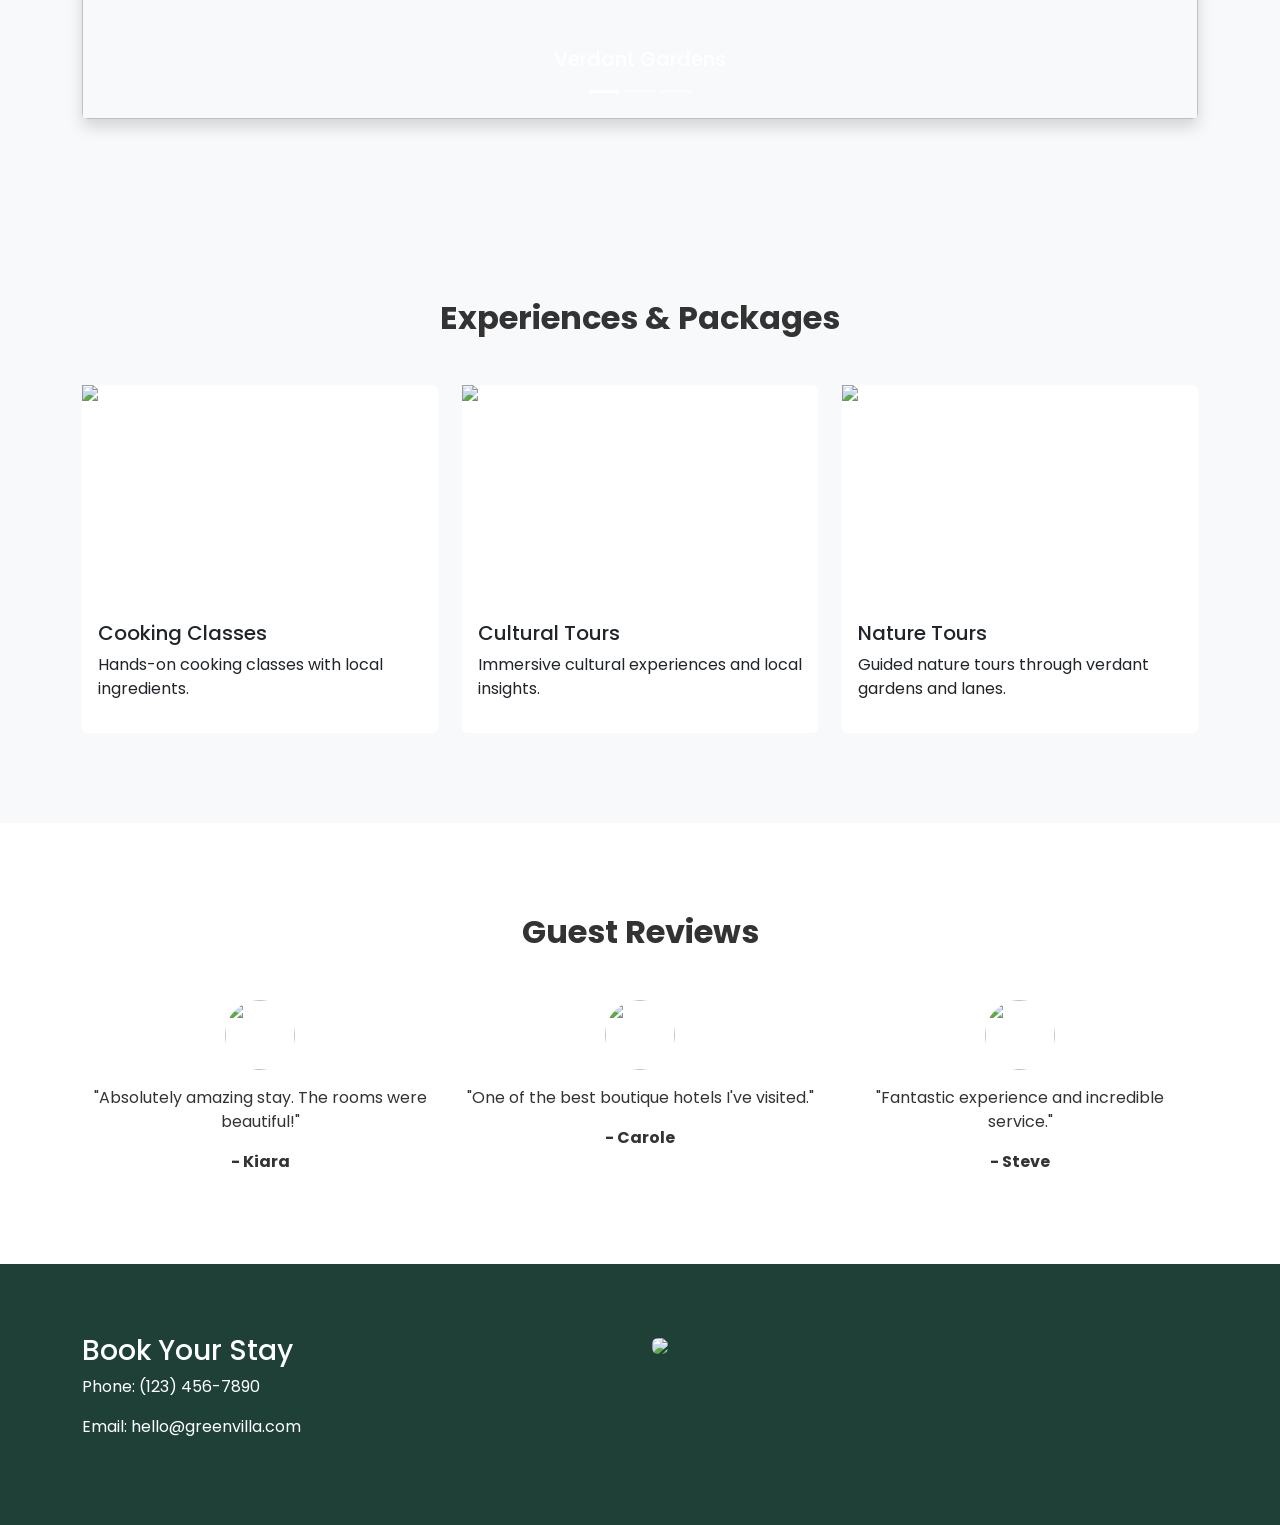
==== commit 27f7021a: "updated content with actual name" ====
--- a/index.html
+++ b/index.html
@@ -5,7 +5,7 @@
     <meta charset="UTF-8">
     <meta name="viewport" content="width=device-width, initial-scale=1.0">
 
-    <title>Luxury Stay</title>
+    <title>Green Villa</title>
 
     <!-- Bootstrap -->
     <link href="https://cdn.jsdelivr.net/npm/bootstrap@5.3.3/dist/css/bootstrap.min.css" rel="stylesheet">
@@ -58,14 +58,14 @@
         }
 
         .btn-main {
-            background: #c49a6c;
+            background: #4CAF50;
             border: none;
             padding: 12px 30px;
             color: white;
         }
 
         .btn-main:hover {
-            background: #a98256;
+            background: #45a049;
         }
 
         /* ===========================
@@ -178,7 +178,7 @@
 
         <div class="container">
 
-            <a class="navbar-brand fw-bold" href="#">Tuscania</a>
+            <a class="navbar-brand fw-bold" href="#">Green Villa</a>
 
             <button class="navbar-toggler" data-bs-toggle="collapse" data-bs-target="#menu">
                 <span class="navbar-toggler-icon"></span>
@@ -189,7 +189,7 @@
                 <ul class="navbar-nav ms-auto">
 
                     <li class="nav-item"><a class="nav-link" href="#">Home</a></li>
-                    <li class="nav-item"><a class="nav-link" href="#">Rooms</a></li>
+                    <li class="nav-item"><a class="nav-link" href="#">Villas</a></li>
                     <li class="nav-item"><a class="nav-link" href="#">Packages</a></li>
                     <li class="nav-item"><a class="nav-link" href="#">Reviews</a></li>
                     <li class="nav-item"><a class="nav-link btn btn-main ms-3" href="#">Book Now</a></li>
@@ -209,11 +209,11 @@
 
         <div class="container hero-content">
 
-            <h1 class="display-4 fw-bold">Your Dream Vacation Starts Here</h1>
-
-            <p class="lead mt-3">Luxury rooms, breathtaking views, unforgettable memories.</p>
-
-            <a class="btn btn-main mt-3">Explore Rooms</a>
+            <h1 class="display-4 fw-bold">Welcome to Green Villa</h1>
+
+            <p class="lead mt-3">Luxury villas, breathtaking views, unforgettable memories.</p>
+
+            <a class="btn btn-main mt-3">Explore Villas</a>
 
         </div>
 
@@ -233,11 +233,12 @@
 
                 <div class="col-lg-6">
 
-                    <h2 class="fw-bold mb-3">Your Home Away From Home</h2>
+                    <h2 class="fw-bold mb-3">Set Among Verdant Gardens</h2>
 
                     <p>
-                        Experience world-class hospitality, beautifully designed rooms,
-                        and exceptional service that will make every moment memorable.
+                        Set among verdant gardens and quiet lanes, Green Villa offers four independent villas each
+                        designed for comfort and privacy. Our team curates local experiences — from hands-on cooking
+                        classes to immersive cultural and nature tours.
                     </p>
 
                 </div>
@@ -263,28 +264,28 @@
 
         <div class="container text-center">
 
-            <h2 class="fw-bold mb-5">Our Awards</h2>
+            <h2 class="fw-bold mb-5">Why Choose Green Villa</h2>
 
             <div class="row g-4">
 
                 <div class="col-md-4">
                     <div class="award-card">
-                        <h4>2025 B&B of the Year</h4>
-                        <p>Recognized for outstanding hospitality.</p>
+                        <h4>Personalised Hospitality</h4>
+                        <p>Daily housekeeping and flexible check-in options.</p>
                     </div>
                 </div>
 
                 <div class="col-md-4">
                     <div class="award-card">
-                        <h4>Top 5 Stays</h4>
-                        <p>Best luxury boutique experience.</p>
+                        <h4>Sustainable Operations</h4>
+                        <p>Sustainability-minded operations and local sourcing.</p>
                     </div>
                 </div>
 
                 <div class="col-md-4">
                     <div class="award-card">
-                        <h4>Best Small Hotel</h4>
-                        <p>Guest satisfaction excellence.</p>
+                        <h4>Local Experiences</h4>
+                        <p>Hands-on cooking classes and immersive cultural and nature tours.</p>
                     </div>
                 </div>
 
@@ -304,13 +305,13 @@
 
         <div class="container">
 
-            <h2 class="text-center fw-bold mb-5">Our Rooms</h2>
+            <h2 class="text-center fw-bold mb-5">Our Villas</h2>
 
             <div class="row g-4">
 
-                <!-- ROOM CARD -->
-
-                <div class="col-lg-4">
+                <!-- VILLA CARD -->
+
+                <div class="col-lg-3">
 
                     <div class="card room-card">
 
@@ -319,7 +320,7 @@
 
                         <div class="card-body">
 
-                            <h5>Queen Suite Deluxe</h5>
+                            <h5>Green Villa</h5>
                             <p class="text-muted">2 guests • 1 bedroom</p>
 
                             <h6 class="fw-bold">$380 / night</h6>
@@ -330,7 +331,7 @@
                 </div>
 
 
-                <div class="col-lg-4">
+                <div class="col-lg-3">
 
                     <div class="card room-card">
 
@@ -339,7 +340,7 @@
 
                         <div class="card-body">
 
-                            <h5>King Suite Deluxe</h5>
+                            <h5>Green Mist</h5>
                             <p class="text-muted">3 guests • 1 bedroom</p>
 
                             <h6 class="fw-bold">$420 / night</h6>
@@ -350,7 +351,7 @@
                 </div>
 
 
-                <div class="col-lg-4">
+                <div class="col-lg-3">
 
                     <div class="card room-card">
 
@@ -359,7 +360,7 @@
 
                         <div class="card-body">
 
-                            <h5>King Suite + Courtyard</h5>
+                            <h5>Green Meadow</h5>
                             <p class="text-muted">4 guests • 2 bedrooms</p>
 
                             <h6 class="fw-bold">$730 / night</h6>
@@ -369,6 +370,25 @@
 
                 </div>
 
+                <div class="col-lg-3">
+
+                    <div class="card room-card">
+
+                        <img class="room-img card-img-top"
+                            src="https://images.unsplash.com/photo-1560185127-6ed189bf02f4">
+
+                        <div class="card-body">
+
+                            <h5>Green Lodge</h5>
+                            <p class="text-muted">4 guests • 2 bedrooms</p>
+
+                            <h6 class="fw-bold">$750 / night</h6>
+
+                        </div>
+                    </div>
+
+                </div>
+
 
             </div>
         </div>
@@ -395,14 +415,15 @@
 
                 <div class="col-lg-6">
 
-                    <h2 class="fw-bold">King Suite + Courtyard</h2>
+                    <h2 class="fw-bold">Green Villa</h2>
 
                     <p>
-                        Enjoy stunning views, luxurious bedding, private balcony,
-                        and spacious interiors designed for ultimate comfort.
+                        Enjoy stunning views, luxurious bedding, private kitchen,
+                        and spacious interiors designed for ultimate comfort. Includes Wi-Fi and personalised
+                        hospitality.
                     </p>
 
-                    <a class="btn btn-main">Book This Room</a>
+                    <a class="btn btn-main">Book This Villa</a>
 
                 </div>
 
@@ -444,7 +465,7 @@
                             class="d-block w-100 gallery-img">
 
                         <div class="carousel-caption">
-                            <h5>Luxury Suites</h5>
+                            <h5>Verdant Gardens</h5>
                         </div>
 
                     </div>
@@ -457,7 +478,7 @@
                             class="d-block w-100 gallery-img">
 
                         <div class="carousel-caption">
-                            <h5>Modern Interiors</h5>
+                            <h5>Private Villas</h5>
                         </div>
 
                     </div>
@@ -470,7 +491,7 @@
                             class="d-block w-100 gallery-img">
 
                         <div class="carousel-caption">
-                            <h5>Infinity Pool</h5>
+                            <h5>Nature Tours</h5>
                         </div>
 
                     </div>
@@ -501,7 +522,7 @@
 
         <div class="container">
 
-            <h2 class="text-center fw-bold mb-5">Packages & Discounts</h2>
+            <h2 class="text-center fw-bold mb-5">Experiences & Packages</h2>
 
             <div class="row g-4">
 
@@ -513,8 +534,8 @@
 
                         <div class="card-body">
 
-                            <h5>Seasonal Packages</h5>
-                            <p>Exclusive deals during holidays.</p>
+                            <h5>Cooking Classes</h5>
+                            <p>Hands-on cooking classes with local ingredients.</p>
 
                         </div>
                     </div>
@@ -530,8 +551,8 @@
 
                         <div class="card-body">
 
-                            <h5>Stay Longer & Save</h5>
-                            <p>Special discount for extended stays.</p>
+                            <h5>Cultural Tours</h5>
+                            <p>Immersive cultural experiences and local insights.</p>
 
                         </div>
                     </div>
@@ -547,8 +568,8 @@
 
                         <div class="card-body">
 
-                            <h5>50% Off Third Night</h5>
-                            <p>Book 3 nights and save more.</p>
+                            <h5>Nature Tours</h5>
+                            <p>Guided nature tours through verdant gardens and lanes.</p>
 
                         </div>
                     </div>
@@ -629,7 +650,7 @@
 
                     <p>Phone: (123) 456-7890</p>
 
-                    <p>Email: hello@tuscaniahotel.com</p>
+                    <p>Email: hello@greenvilla.com</p>
 
                 </div>
 
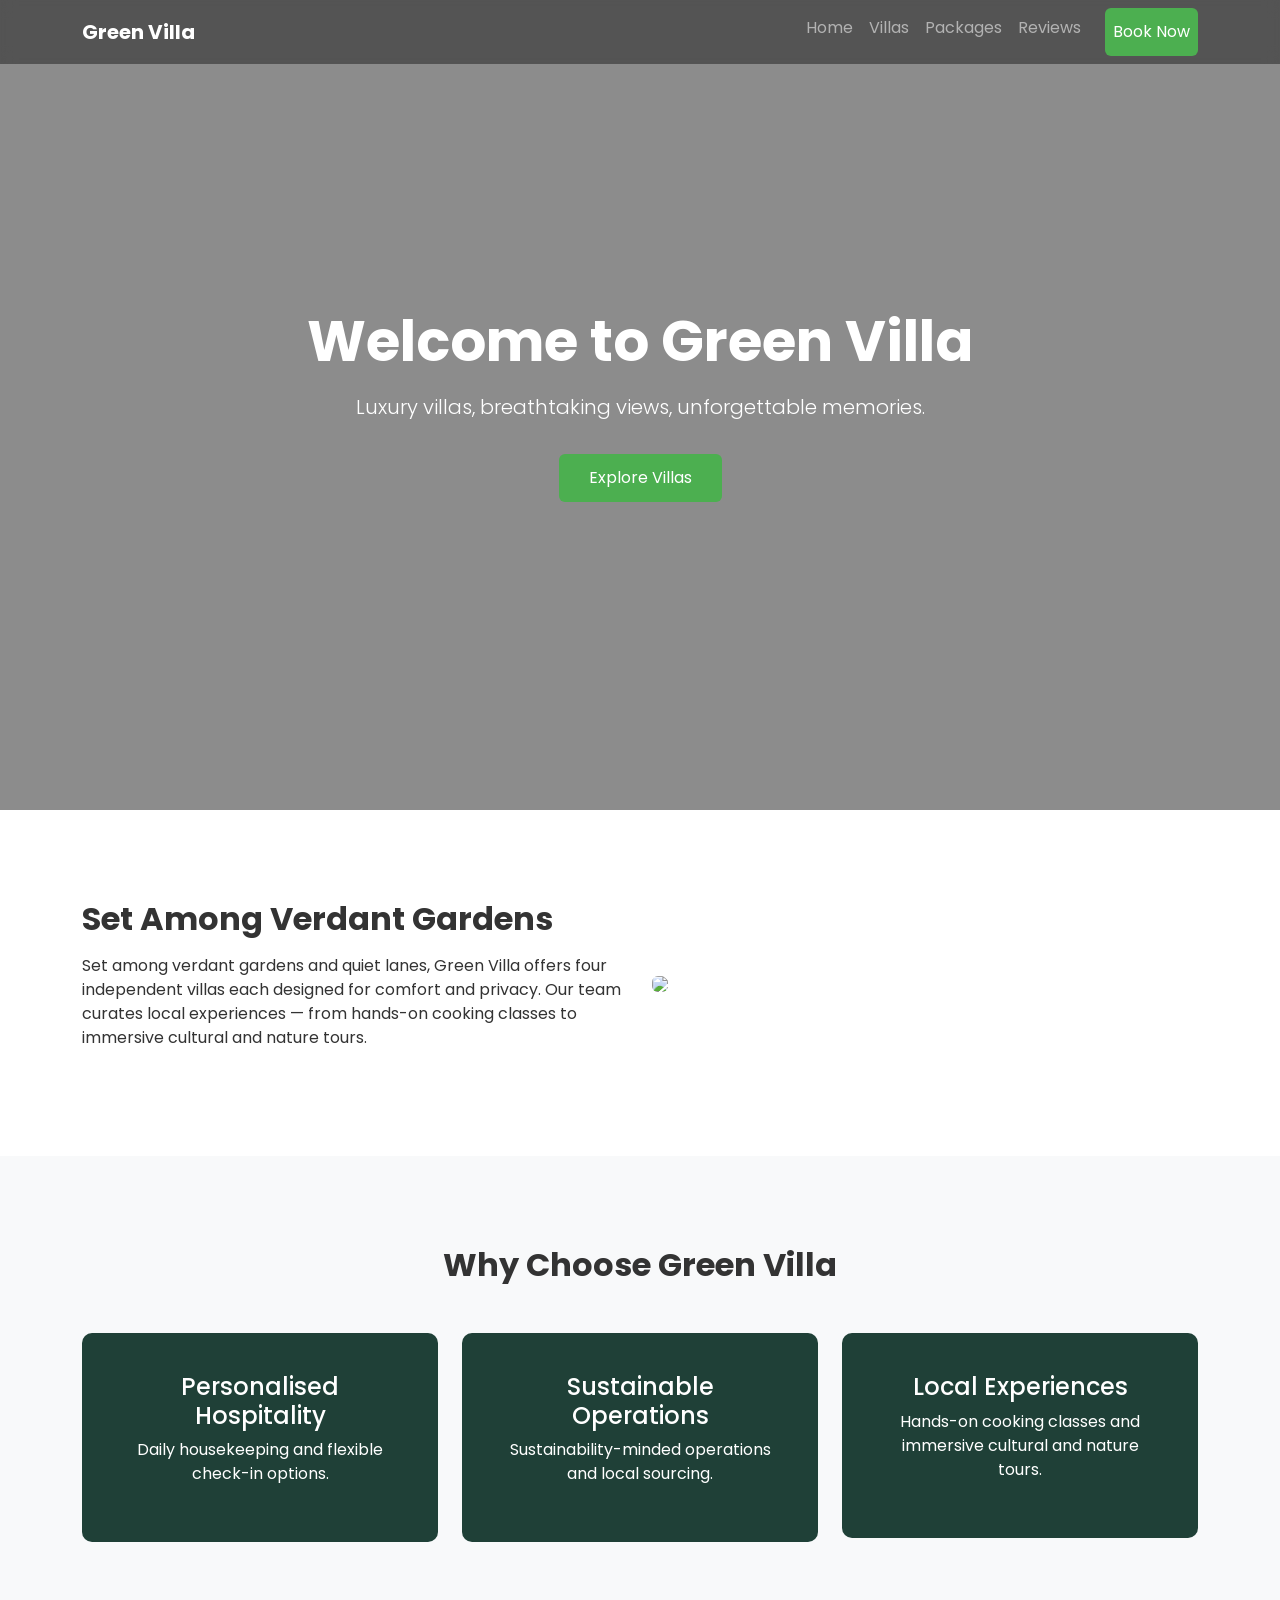
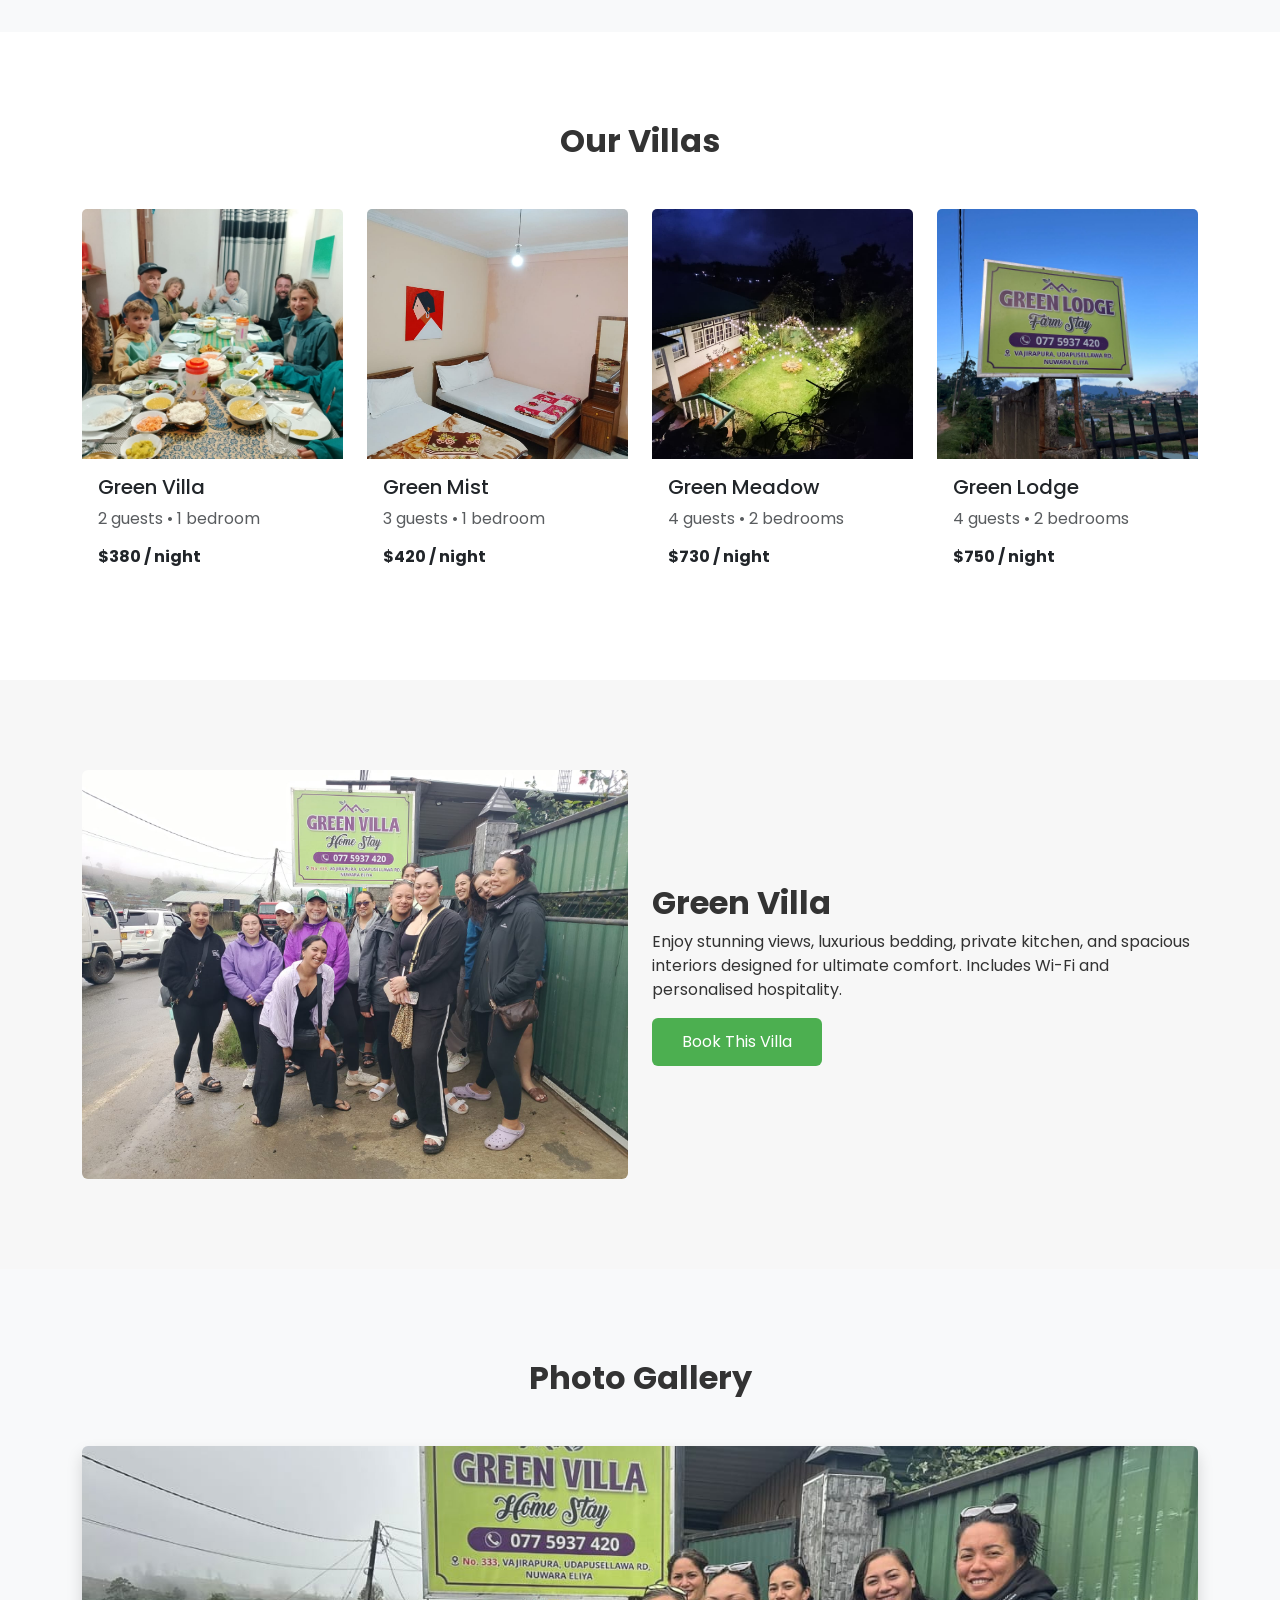
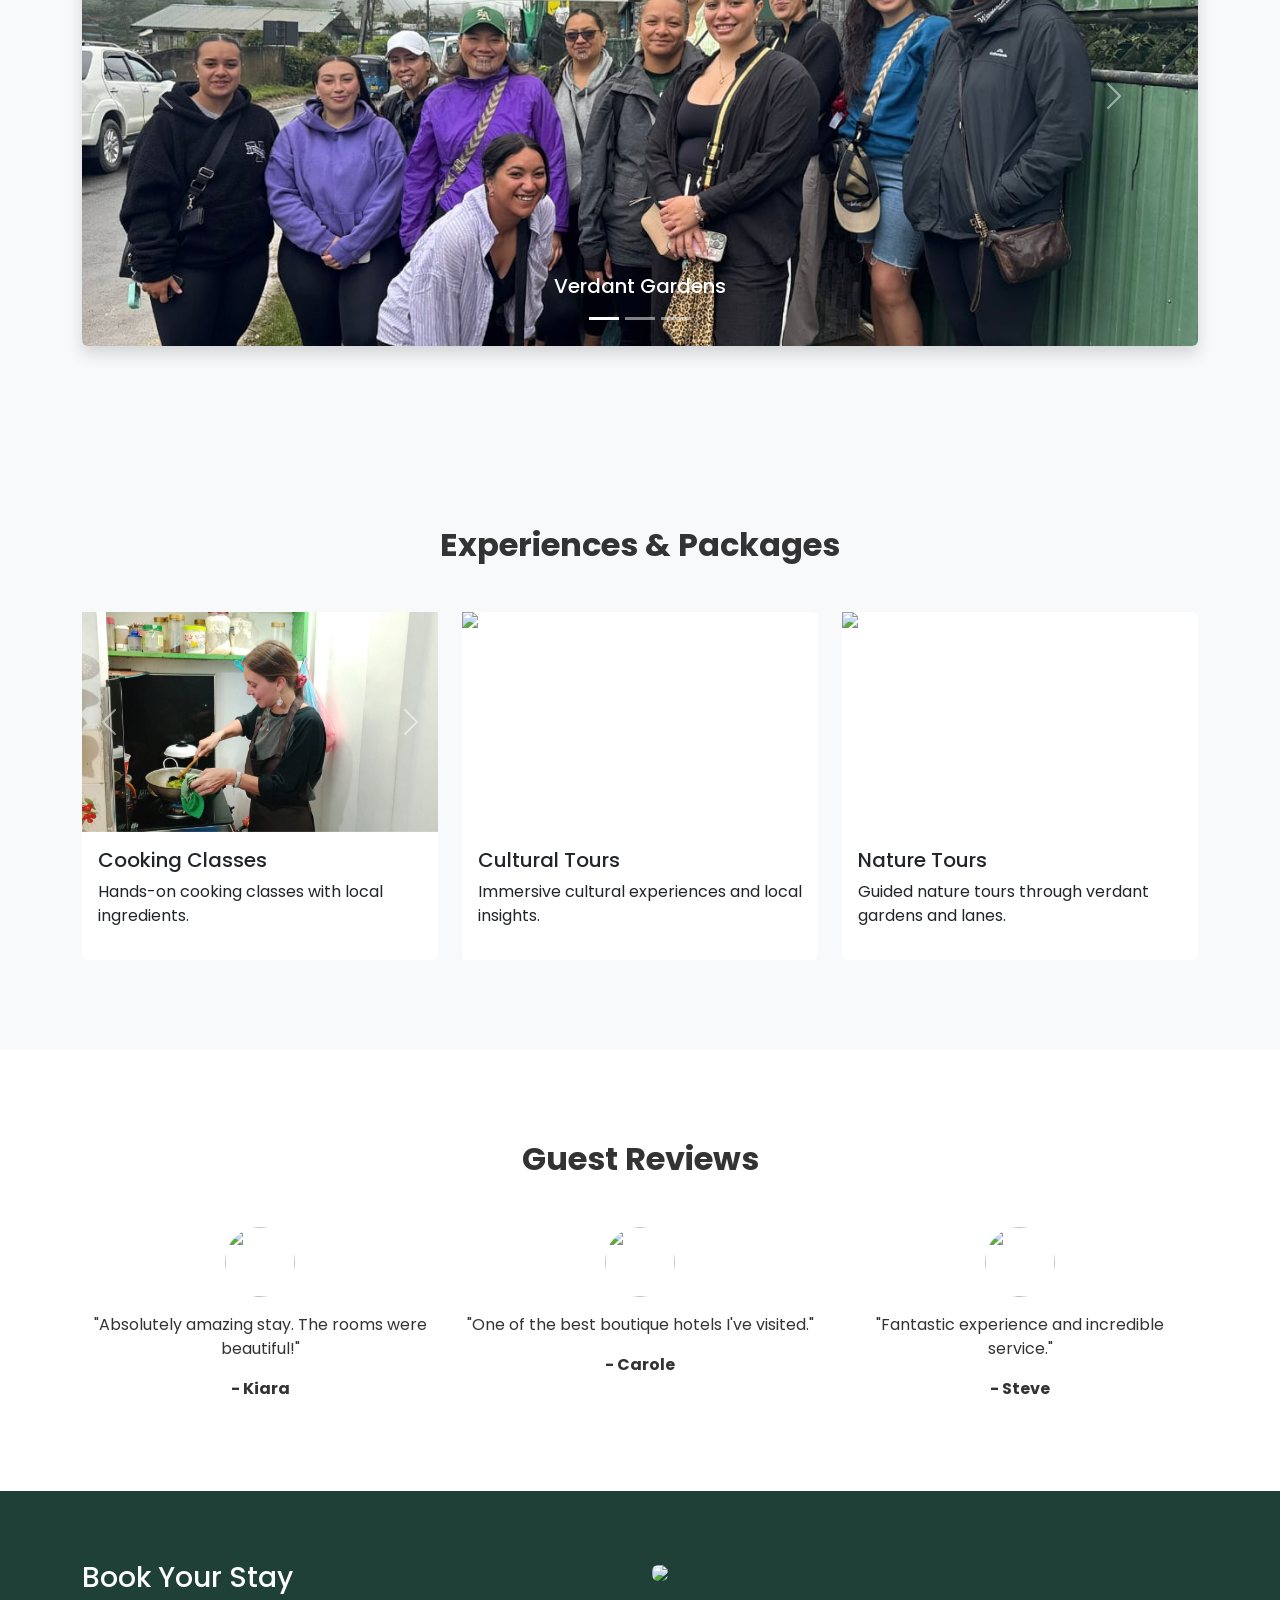
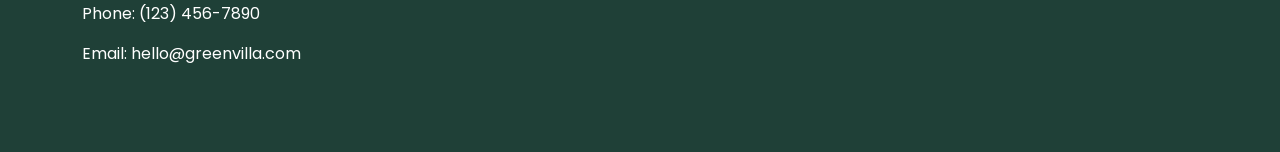
==== commit 15619fc5: "images uploaded with index" ====
--- a/index.html
+++ b/index.html
@@ -131,7 +131,8 @@
 PACKAGES
 =========================== */
 
-        .package-card img {
+        .package-card img,
+        .package-card .package-carousel img {
             height: 220px;
             object-fit: cover;
         }
@@ -315,8 +316,7 @@
 
                     <div class="card room-card">
 
-                        <img class="room-img card-img-top"
-                            src="https://images.unsplash.com/photo-1582719478250-c89cae4dc85b">
+                        <img class="room-img card-img-top" src="res/img/villa/gv_1.jpeg" alt="Green Villa">
 
                         <div class="card-body">
 
@@ -335,8 +335,7 @@
 
                     <div class="card room-card">
 
-                        <img class="room-img card-img-top"
-                            src="https://images.unsplash.com/photo-1590490360182-c33d57733427">
+                        <img class="room-img card-img-top" src="res/img/mist/gm_1.jpeg" alt="Green Mist">
 
                         <div class="card-body">
 
@@ -355,8 +354,7 @@
 
                     <div class="card room-card">
 
-                        <img class="room-img card-img-top"
-                            src="https://images.unsplash.com/photo-1560185127-6ed189bf02f4">
+                        <img class="room-img card-img-top" src="res/img/meadow/gmd_1.jpeg" alt="Green Meadow">
 
                         <div class="card-body">
 
@@ -374,8 +372,7 @@
 
                     <div class="card room-card">
 
-                        <img class="room-img card-img-top"
-                            src="https://images.unsplash.com/photo-1560185127-6ed189bf02f4">
+                        <img class="room-img card-img-top" src="res/img/lodge/gl_1.jpeg" alt="Green Lodge">
 
                         <div class="card-body">
 
@@ -409,7 +406,7 @@
 
                 <div class="col-lg-6">
 
-                    <img class="img-fluid rounded" src="https://images.unsplash.com/photo-1560448204-e02f11c3d0e2">
+                    <img class="img-fluid rounded" src="res/img/villa/gv_2.jpeg" alt="Featured Green Villa">
 
                 </div>
 
@@ -461,8 +458,7 @@
                     <!-- Slide 1 -->
                     <div class="carousel-item active">
 
-                        <img src="https://images.unsplash.com/photo-1566073771259-6a8506099945"
-                            class="d-block w-100 gallery-img">
+                        <img src="res/img/villa/gv_3.jpeg" class="d-block w-100 gallery-img" alt="Verdant Gardens">
 
                         <div class="carousel-caption">
                             <h5>Verdant Gardens</h5>
@@ -474,8 +470,7 @@
                     <!-- Slide 2 -->
                     <div class="carousel-item">
 
-                        <img src="https://images.unsplash.com/photo-1560448075-bb4caa6d7a0a"
-                            class="d-block w-100 gallery-img">
+                        <img src="res/img/mist/gm_3.jpeg" class="d-block w-100 gallery-img" alt="Private Villas">
 
                         <div class="carousel-caption">
                             <h5>Private Villas</h5>
@@ -487,8 +482,7 @@
                     <!-- Slide 3 -->
                     <div class="carousel-item">
 
-                        <img src="https://images.unsplash.com/photo-1542314831-068cd1dbfeeb"
-                            class="d-block w-100 gallery-img">
+                        <img src="res/img/meadow/gmd_3.jpeg" class="d-block w-100 gallery-img" alt="Nature Tours">
 
                         <div class="carousel-caption">
                             <h5>Nature Tours</h5>
@@ -530,7 +524,30 @@
 
                     <div class="card package-card">
 
-                        <img src="https://images.unsplash.com/photo-1552566626-52f8b828add9">
+                        <div id="cookingCarousel" class="carousel slide package-carousel" data-bs-ride="carousel">
+                            <div class="carousel-inner">
+                                <div class="carousel-item active">
+                                    <img src="res/img/cooking/cl_1.jpeg" class="d-block w-100" alt="Cooking class 1">
+                                </div>
+                                <div class="carousel-item">
+                                    <img src="res/img/cooking/cl_2.jpeg" class="d-block w-100" alt="Cooking class 2">
+                                </div>
+                                <div class="carousel-item">
+                                    <img src="res/img/cooking/cl_3.jpeg" class="d-block w-100" alt="Cooking class 3">
+                                </div>
+                            </div>
+
+                            <button class="carousel-control-prev" type="button" data-bs-target="#cookingCarousel"
+                                data-bs-slide="prev">
+                                <span class="carousel-control-prev-icon" aria-hidden="true"></span>
+                                <span class="visually-hidden">Previous</span>
+                            </button>
+                            <button class="carousel-control-next" type="button" data-bs-target="#cookingCarousel"
+                                data-bs-slide="next">
+                                <span class="carousel-control-next-icon" aria-hidden="true"></span>
+                                <span class="visually-hidden">Next</span>
+                            </button>
+                        </div>
 
                         <div class="card-body">
 
